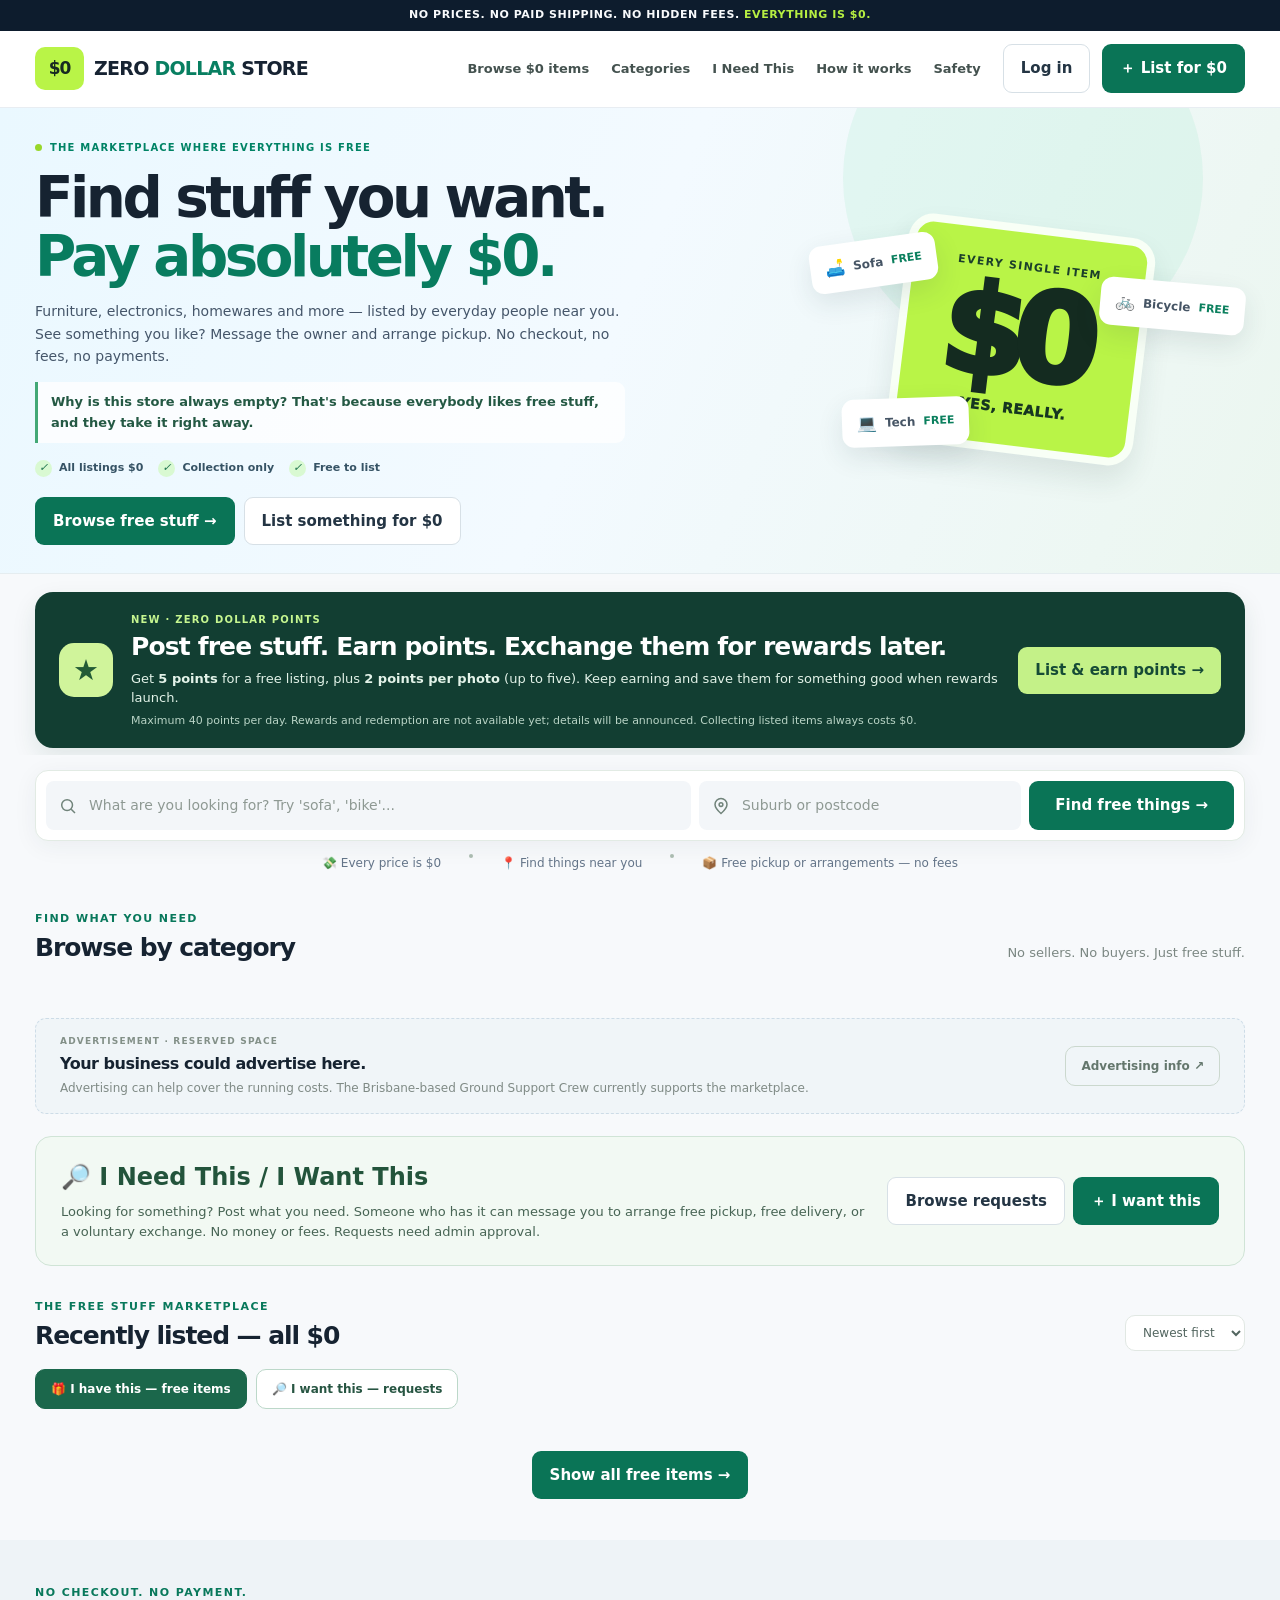
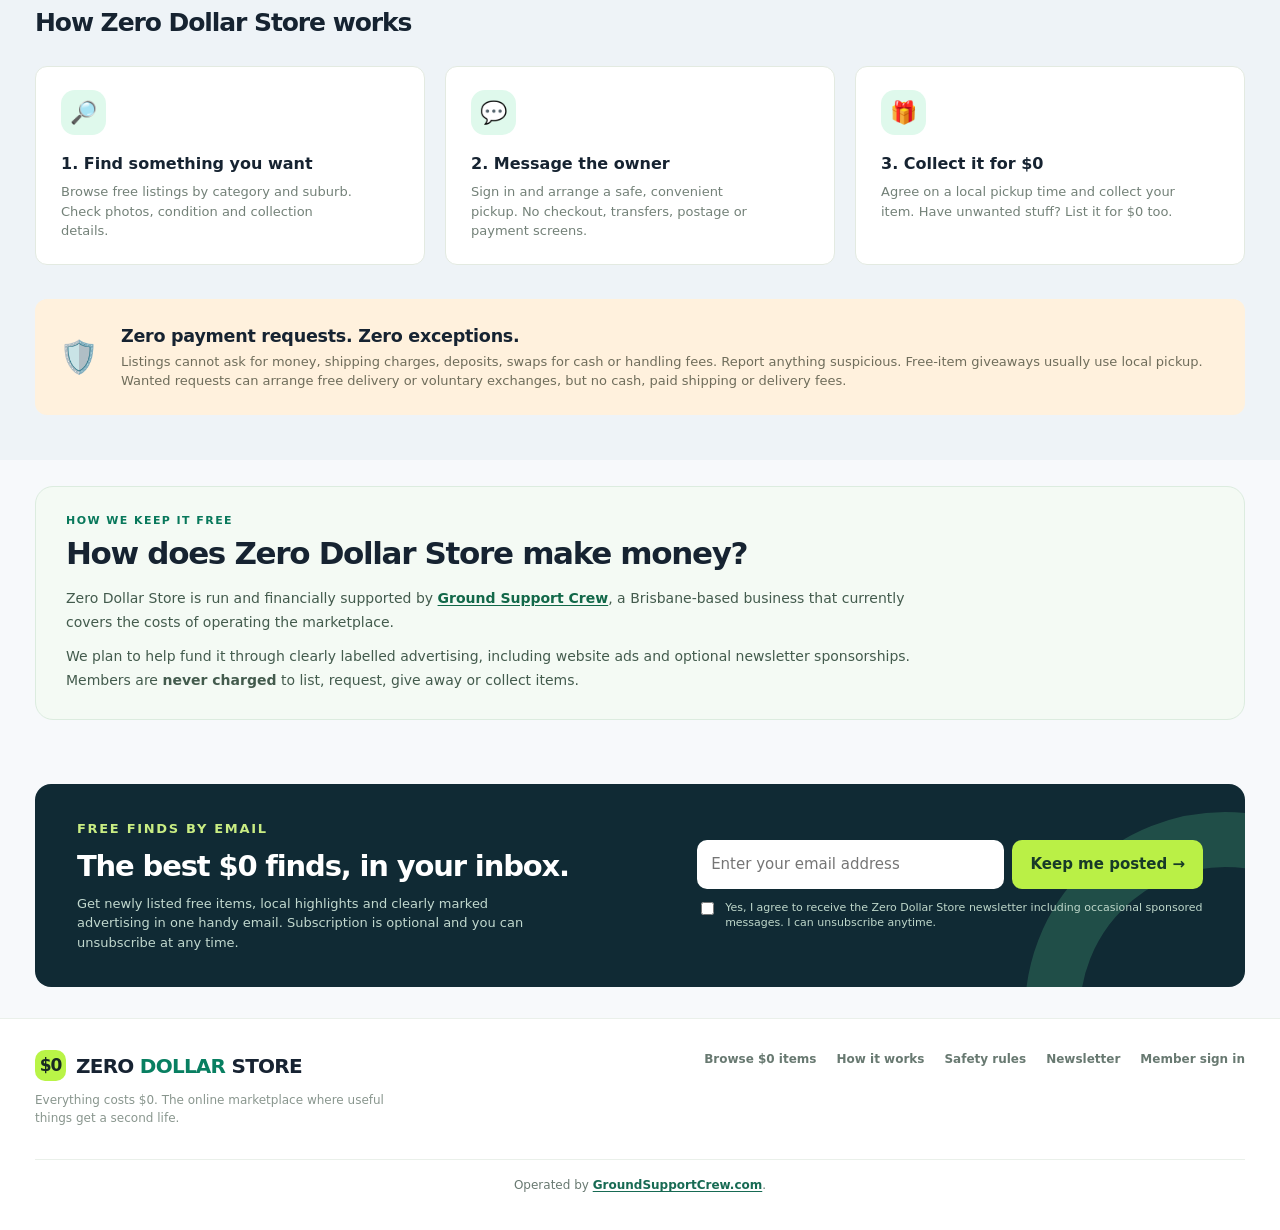
==== index.html @ 4dfc1fa7 "Migrate Zero Dollar Store website into dedicated repository" ====
<!doctype html>
<html lang="en-AU">
<head>
  <meta charset="utf-8">
  <meta name="viewport" content="width=device-width, initial-scale=1">
  <meta name="theme-color" content="#123f36">
  <meta name="description" content="Zero Dollar Store is the Australian free marketplace. Browse and list $0 items near you. Local pickup only.">
  <title>Zero Dollar Store — Everything is free</title>
  <style>
    :root{--ink:#1b2b28;--muted:#6c7774;--green:#176a53;--deep:#123f36;--mint:#eaf7ed;--accent:#c9ed83;--line:#e4ebe6;--cream:#fbfaf6;--paper:#fff;--gold:#f9e8bb;--shadow:0 14px 36px rgba(22,66,46,.09)}
    *{box-sizing:border-box}html{scroll-behavior:smooth}body{margin:0;background:var(--paper);color:var(--ink);font:15px/1.5 ui-sans-serif,system-ui,-apple-system,BlinkMacSystemFont,"Segoe UI",sans-serif;-webkit-font-smoothing:antialiased}
    button,input,select,textarea{font:inherit}button{cursor:pointer}button:focus-visible,input:focus-visible,textarea:focus-visible,select:focus-visible{outline:3px solid #85bb9e;outline-offset:2px}a{color:inherit;text-decoration:none}
    .container{width:min(1192px,calc(100% - 48px));margin:auto}.announcement{background:var(--deep);color:#fff;text-align:center;font-size:12px;font-weight:650;letter-spacing:.01em;padding:9px 14px}.announcement span{color:var(--accent)}
    .header{background:white;position:sticky;top:0;z-index:30;border-bottom:1px solid #edf1ed}.header-row{min-height:80px;display:flex;align-items:center;justify-content:space-between;gap:28px}.brand{display:inline-flex;align-items:center;gap:10px;font-size:25px;letter-spacing:-1.4px;font-weight:850;white-space:nowrap}.brand-emblem{height:39px;width:39px;display:grid;place-items:center;border-radius:13px;background:var(--deep)}.brand-emblem svg{width:25px;height:25px}.brand-name strong{color:var(--green)}.nav{display:flex;gap:29px;margin-left:auto;align-items:center;font-size:13px;color:#44524f;font-weight:650}.nav a:hover{color:var(--green)}.header-actions{display:flex;align-items:center;gap:12px}.btn{border:1px solid transparent;border-radius:12px;padding:11px 18px;font-weight:750;display:inline-flex;align-items:center;justify-content:center;gap:8px;background:var(--green);color:#fff;white-space:nowrap;transition:transform .16s,background .16s}.btn:hover{transform:translateY(-1px);background:#125741}.btn-ghost{background:#fff;color:#273832;border-color:#d9e4dd}.btn-ghost:hover{background:#f6faf7}.btn-dark{background:var(--deep)}.btn-soft{background:#e8f4e9;color:#176a53}.btn-soft:hover{background:#d8eedd}.mobile-menu{display:none}
    .hero-wrap{background:linear-gradient(125deg,#f1f9ed 0%,#eef8ed 51%,#e4f4e8 100%);overflow:hidden;position:relative}.hero-wrap:before{content:"";position:absolute;width:410px;height:410px;border-radius:50%;background:rgba(223,243,208,.6);right:-110px;top:-200px}.hero{display:grid;grid-template-columns:1.13fr .87fr;align-items:center;gap:30px;min-height:410px;padding:47px 0 33px}.eyebrow{font-size:11px;text-transform:uppercase;letter-spacing:.15em;font-weight:850;color:#2f8165;display:inline-flex;align-items:center;gap:8px}.eyebrow:before{content:"";width:7px;height:7px;border-radius:50%;background:#84b94b}.hero h1{font-size:clamp(38px,4.1vw,62px);letter-spacing:-.062em;line-height:1.08;margin:13px 0 19px;font-weight:850;max-width:670px}.hero h1 em{font-style:normal;color:var(--green)}.hero-description{color:#526762;font-size:16px;line-height:1.65;max-width:555px;margin-bottom:24px}.hero-features{display:flex;gap:19px;flex-wrap:wrap;font-size:12px;font-weight:750;color:#2c6252}.hero-features span{display:flex;align-items:center;gap:7px}.check{display:inline-grid;place-items:center;width:17px;height:17px;border-radius:50%;background:#cae7d0;color:#226d4d;font-weight:900;font-size:11px}.hero-graphic{position:relative;min-width:0;display:flex;align-items:center;justify-content:center}.hero-picture{height:310px;width:440px;max-width:100%;background:#d9ebd7;border-radius:50% 45% 42% 50%;display:grid;place-items:center;position:relative;transform:rotate(-4deg)}.hero-picture img{width:100%;height:100%;object-fit:contain;transform:rotate(4deg) scale(1.07)}.floating-note{position:absolute;background:#fff;box-shadow:0 9px 23px rgba(24,90,52,.13);border-radius:13px;padding:10px 14px;display:flex;align-items:center;gap:9px;max-width:198px;font-size:11px;color:#64716e;font-weight:650}.floating-note b{color:var(--deep);display:block;font-size:12px}.floating-note.one{left:-2px;top:33px;transform:rotate(-5deg)}.floating-note.two{right:-4px;bottom:38px;transform:rotate(5deg)}.bubble{height:31px;width:31px;border-radius:50%;display:grid;place-items:center;background:#ffefb9;font-size:16px;flex:none}.bubble.green{background:#dcf5df}
    .search-shell{position:relative;margin-top:-1px;background:linear-gradient(180deg,#eaf6e9 50%,#fff 50%)}.search-bar{background:white;border:1px solid #e2ebe4;padding:10px;display:grid;grid-template-columns:minmax(0,1.6fr) minmax(175px,.8fr) auto;gap:8px;box-shadow:var(--shadow);border-radius:18px}.search-control{display:flex;gap:10px;align-items:center;background:#f7f9f6;border-radius:11px;padding:9px 13px}.search-control svg{width:18px;height:18px;flex:none;color:#70837a}.search-control input{border:0;outline:0!important;background:transparent;width:100%;font-size:14px;color:var(--ink);min-height:29px}.search-control input::placeholder{color:#8e9993}.search-bar .btn{border-radius:11px;padding:12px 25px}
    .trust-row{display:flex;justify-content:center;gap:28px;flex-wrap:wrap;margin:20px auto 31px;color:#73827a;font-size:12px}.trust-row span{display:inline-flex;align-items:center;gap:8px}.dot{height:4px;width:4px;background:#aabbb0;border-radius:50%}
    .section{padding:42px 0}.section-title-row{display:flex;align-items:flex-end;justify-content:space-between;gap:16px;margin-bottom:21px}.kicker{color:var(--green);text-transform:uppercase;font-size:11px;font-weight:850;letter-spacing:.13em;margin:0 0 7px}.section-title{font-size:31px;line-height:1.14;letter-spacing:-.043em;margin:0;font-weight:840}.muted{color:#7b8782;font-size:13px}.categories{display:grid;grid-template-columns:repeat(8,minmax(0,1fr));gap:12px}.category{border:1px solid var(--line);background:#fff;min-height:110px;border-radius:16px;display:flex;flex-direction:column;gap:11px;align-items:center;justify-content:center;color:#33443e;font-weight:750;font-size:12px;transition:.16s;text-align:center;padding:12px 6px}.category:hover,.category.active{border-color:#81bea0;background:#f1faf2;transform:translateY(-2px)}.category .cat-emoji{font-size:27px;line-height:1}
    .ad-wide{margin:15px 0 0;border:1px dashed #d7dfd8;background:linear-gradient(100deg,#fbfbf6,#f6f9f4);border-radius:16px;min-height:104px;padding:19px 25px;display:flex;align-items:center;justify-content:space-between;gap:20px}.ad-wide .ad-label,.ad-card .ad-label{font-size:9px;letter-spacing:.13em;font-weight:850;color:#839088}.ad-wide h3{font-size:18px;letter-spacing:-.03em;margin:5px 0 3px}.ad-wide p{color:#7f8a85;margin:0;font-size:12px}.ad-outline{border:1px solid #cbd8ce;border-radius:10px;padding:10px 15px;color:#64776d;background:transparent;font-weight:700;font-size:12px}
    .browse{padding-top:36px}.browse-head{display:flex;justify-content:space-between;align-items:flex-end;gap:15px;margin-bottom:18px}.browse-title-area{display:flex;gap:12px;align-items:baseline;flex-wrap:wrap}.result-count{font-size:12px;color:#83908a}.sort{padding:9px 13px;border-radius:10px;border:1px solid #e1e8e3;background:white;color:#536660;font-size:12px}.items-grid{display:grid;grid-template-columns:repeat(4,minmax(0,1fr));gap:19px}.item-card{min-width:0;border:1px solid #e9eee9;border-radius:17px;overflow:hidden;background:white;transition:box-shadow .18s,transform .18s;cursor:pointer}.item-card:hover{transform:translateY(-3px);box-shadow:0 12px 30px rgba(25,53,34,.08)}.item-image{height:169px;position:relative;background:#ecf4e9;overflow:hidden}.item-image img{display:block;width:100%;height:100%;object-fit:cover}.free-chip{position:absolute;top:11px;left:11px;border-radius:8px;padding:5px 9px;background:#fff;color:#237558;font-size:10px;letter-spacing:.06em;font-weight:900;box-shadow:0 2px 6px #00000010}.save{position:absolute;top:9px;right:9px;width:32px;height:32px;border:none;background:#fffffff0;border-radius:50%;font-size:19px;color:#71817a;display:grid;place-items:center}.save.saved{color:#c84e63}.item-body{padding:13px 14px 15px}.item-card h3{font-size:14px;line-height:1.4;font-weight:790;letter-spacing:-.015em;margin:0 0 6px;min-height:21px}.condition{font-size:11px;color:#7b8882;margin-bottom:14px}.item-footer{display:flex;justify-content:space-between;gap:8px;font-size:11px;color:#728179}.item-footer strong{font-weight:650;color:#455b50}.ad-card{border:1px dashed #cedbd3;border-radius:17px;padding:20px;display:flex;flex-direction:column;align-items:center;justify-content:center;text-align:center;background:radial-gradient(circle at 30% 30%,#fcfcf5,#f4f8f0);min-height:300px}.ad-card .ad-icon{height:61px;width:61px;border-radius:20px;background:#e4f0df;display:grid;place-items:center;font-size:28px;margin:15px 0}.ad-card h3{font-size:18px;line-height:1.2;letter-spacing:-.03em;margin:0 0 9px}.ad-card p{font-size:12px;color:#778780;max-width:180px;margin:0}.ad-card .ad-label{align-self:flex-start}.empty{grid-column:1/-1;padding:50px;text-align:center;border:1px dashed #d6e1d8;border-radius:16px;color:#62766b}
    .more-wrap{text-align:center;margin:25px 0 0}.more-wrap .btn{min-width:180px}.how-section{background:#f7faf6;margin-top:35px;padding:61px 0}.how-grid{display:grid;grid-template-columns:repeat(3,1fr);gap:20px;margin-top:29px}.step{border:1px solid #e3eae1;background:#fff;border-radius:17px;padding:23px 25px;min-height:180px}.step-icon{display:grid;place-items:center;background:#e5f4e8;border-radius:14px;width:45px;height:45px;font-size:22px;margin-bottom:17px}.step h3{font-size:16px;margin:0 0 6px}.step p{color:#738178;font-size:13px;margin:0;max-width:300px}.security{display:flex;align-items:center;gap:22px;background:#f8f0d9;border-radius:18px;padding:24px;margin-top:34px}.security-icon{font-size:32px}.security h3{margin:0 0 3px;letter-spacing:-.015em}.security p{font-size:13px;margin:0;color:#6f6d5b}.security a{font-weight:800;color:#326d58;text-decoration:underline}
    .newsletter{margin:52px 0 40px;border-radius:24px;background:var(--deep);color:white;padding:35px 42px;display:grid;grid-template-columns:1fr minmax(270px,.85fr);gap:25px;align-items:center;position:relative;overflow:hidden}.newsletter:after{content:"";position:absolute;width:290px;height:290px;border:55px solid #2c6656;border-radius:50%;right:-180px;bottom:-225px;opacity:.6}.newsletter h2{font-size:29px;letter-spacing:-.04em;line-height:1.15;margin:0 0 10px}.newsletter p{color:#c1d8ce;font-size:13px;margin:0;max-width:470px}.newsletter form{position:relative;z-index:1}.newsletter-fields{display:flex;gap:8px}.newsletter input[type=email]{width:100%;min-width:0;background:#fff;border:0;border-radius:10px;padding:12px 14px;color:#203e31}.newsletter .btn{background:var(--accent);color:#284b36;border-radius:10px}.newsletter label{display:flex;gap:8px;color:#bed7ca;font-size:11px;line-height:1.4;margin-top:11px;align-items:flex-start}.newsletter label input{margin-top:2px;accent-color:#bbed7e}
    .footer{border-top:1px solid #eaf0ea;padding:31px 0 35px}.footer-row{display:flex;justify-content:space-between;align-items:flex-start;gap:30px}.footer .brand{font-size:20px}.footer .brand-emblem{height:31px;width:31px;border-radius:10px}.footer .brand-emblem svg{height:19px;width:19px}.footer p{font-size:12px;color:#89968e;max-width:365px;margin:10px 0}.footer-nav{display:flex;gap:20px;flex-wrap:wrap;font-size:12px;color:#687971;font-weight:600}.footer-nav a:hover{text-decoration:underline}.demo-ribbon{background:#fffae9;border-top:1px solid #f1e4bc;color:#8a6a27;font-size:11px;text-align:center;padding:9px 15px}
    .overlay{position:fixed;inset:0;background:rgba(15,32,24,.56);z-index:80;display:none;align-items:center;justify-content:center;padding:20px;overflow:auto}.overlay.show{display:flex}.modal{width:min(490px,100%);background:white;border-radius:21px;box-shadow:0 25px 70px #09221444;padding:25px;max-height:min(90vh,800px);overflow:auto;position:relative}.modal.large{width:min(580px,100%)}.modal h2{font-size:25px;letter-spacing:-.04em;margin:0 32px 9px 0}.modal .sub{color:#6e7a74;font-size:13px;margin-bottom:22px}.modal-close{border:0;background:#f3f7f3;color:#4b5d50;border-radius:50%;width:32px;height:32px;display:grid;place-items:center;position:absolute;top:18px;right:18px;font-size:21px}.auth-btn{width:100%;border:1px solid #e2e8e3;background:white;border-radius:11px;padding:12px;display:flex;gap:12px;align-items:center;justify-content:center;font-weight:750;margin-bottom:10px}.auth-btn:hover{background:#f6faf7}.auth-mark{font-size:20px;line-height:1;color:#2c66a5}.auth-mark.microsoft{display:grid;grid-template-columns:1fr 1fr;gap:2px;width:18px;height:18px}.auth-mark.microsoft i{display:block;background:#e96339}.auth-mark.microsoft i:nth-child(2){background:#80b840}.auth-mark.microsoft i:nth-child(3){background:#46a6d4}.auth-mark.microsoft i:nth-child(4){background:#e5b942}.or{margin:20px 0;display:flex;gap:12px;align-items:center;color:#8e9991;font-size:11px}.or:before,.or:after{content:"";height:1px;background:#e3ebe5;flex:1}.field{margin-bottom:14px}.field label{display:block;font-size:12px;font-weight:800;color:#455b50;margin:0 0 6px}.field input,.field select,.field textarea{display:block;width:100%;padding:11px 12px;border:1px solid #dbe5dd;border-radius:10px;background:#fff;color:#243b30}.field textarea{min-height:90px;resize:vertical}.modal .full{width:100%}.modal-note{border-radius:10px;background:#eff8ed;color:#567263;padding:11px 13px;font-size:12px;margin-top:16px}.modal-note b{font-weight:800}.listing-details img{width:100%;height:220px;object-fit:cover;border-radius:13px;margin:0 0 18px}.listing-details h3{margin:0 0 5px;font-size:22px}.listing-details p{font-size:13px;color:#66776e}.toast{z-index:100;position:fixed;bottom:24px;left:50%;transform:translate(-50%,25px);opacity:0;pointer-events:none;background:#163c31;color:#fff;border-radius:12px;padding:13px 20px;box-shadow:0 15px 35px #0003;font-size:13px;transition:.25s;max-width:90vw;text-align:center}.toast.show{opacity:1;transform:translate(-50%,0)}
    .newsletter-choice{margin-top:15px;background:#f3f9f4;border:1px solid #dbeade;padding:13px 14px;border-radius:12px;color:#315143}.newsletter-choice strong{font-size:13px;display:block;margin-bottom:7px}.newsletter-choice label{display:flex;align-items:flex-start;gap:10px;color:#435c4b;font-size:12px;line-height:1.45}.newsletter-choice input{accent-color:#176a53;margin:3px 0 0;flex:none}.newsletter-choice small{display:block;margin:7px 0 0 22px;color:#76867b;font-size:11px}
    @media(max-width:1070px){.nav{gap:15px}.hero-graphic{transform:scale(.87)}.categories{grid-template-columns:repeat(4,1fr)}.items-grid{grid-template-columns:repeat(3,minmax(0,1fr))}.hero{grid-template-columns:1.1fr .9fr}.hero h1{font-size:51px}}
    @media(max-width:780px){.header-row{min-height:67px}.nav{display:none}.header-actions .btn-ghost{display:none}.mobile-menu{display:flex;border:none;background:#f0f7f1;color:var(--deep);border-radius:9px;padding:9px;font-size:19px}.header-actions .btn{padding:10px 12px;font-size:12px}.brand{font-size:21px}.brand-emblem{width:34px;height:34px}.hero{display:flex;flex-direction:column;align-items:stretch;gap:8px;padding-top:44px;min-height:0}.hero h1{font-size:46px;max-width:620px}.hero-description{margin-bottom:19px}.hero-graphic{height:230px;transform:none}.hero-picture{width:355px;height:225px}.floating-note.one{left:11%;top:13px}.floating-note.two{right:10%;bottom:9px}.search-bar{grid-template-columns:1fr 1fr}.search-bar .btn{grid-column:1/-1}.items-grid{grid-template-columns:repeat(2,minmax(0,1fr))}.how-grid{grid-template-columns:1fr}.step{min-height:130px}.newsletter{grid-template-columns:1fr;padding:28px}.footer-row{flex-direction:column}.search-control{min-width:0}}
    @media(max-width:520px){.container{width:min(100% - 30px,1192px)}.announcement{font-size:10px;padding:8px}.header-row{gap:8px}.brand{font-size:20px}.header-actions{gap:6px}.header-actions .btn{font-size:11px;padding:9px 10px}.hero{padding-top:32px}.hero h1{font-size:39px;margin:12px 0 15px}.hero-description{font-size:14px}.hero-features{gap:11px;font-size:10px}.hero-graphic{height:194px}.hero-picture{height:187px;width:280px}.floating-note{padding:7px 9px;font-size:9px}.floating-note b{font-size:10px}.floating-note.one{left:0;top:0}.floating-note.two{right:0;bottom:4px}.bubble{height:25px;width:25px}.search-bar{grid-template-columns:1fr;gap:7px;padding:8px}.search-bar .btn{grid-column:auto}.search-control{padding:7px 10px}.trust-row{gap:10px;margin-bottom:15px;font-size:10px}.section{padding:32px 0}.section-title{font-size:26px}.categories{grid-template-columns:repeat(4,1fr);gap:7px}.category{min-height:87px;padding:9px 3px;font-size:10px;gap:8px;border-radius:11px}.category .cat-emoji{font-size:23px}.ad-wide{padding:15px;min-height:95px}.ad-wide h3{font-size:15px}.ad-wide .ad-outline{display:none}.browse{padding-top:30px}.browse-head{align-items:flex-start}.sort{font-size:11px;max-width:123px}.items-grid{gap:10px}.item-image{height:128px}.item-body{padding:10px 10px 12px}.item-card h3{font-size:12px}.item-footer{font-size:10px}.condition{font-size:10px;margin-bottom:11px}.ad-card{min-height:240px;padding:13px}.ad-card h3{font-size:15px}.ad-card .ad-icon{width:47px;height:47px;margin:10px 0}.how-section{margin-top:20px;padding:41px 0}.security{padding:19px;gap:10px}.security-icon{font-size:23px}.security h3{font-size:14px}.security p{font-size:11px}.newsletter{margin-top:34px;padding:25px 20px;border-radius:18px}.newsletter h2{font-size:26px}.newsletter-fields{display:flex;flex-direction:column}.newsletter .btn{width:100%}.modal{padding:22px 18px}}
  
  /* Zero Dollar Store: mandatory moderation queue */
 .admin-record{background:#fff;border:1px solid #dbe6e0;border-radius:12px;padding:14px;margin:13px 0}
 .admin-record .muted{margin:4px 0}
 .admin-actions{display:flex;flex-wrap:wrap;gap:7px;margin-top:11px}
 .admin-actions .btn{font-size:12px;padding:8px 11px}
 /* Zero Dollar Store: marketplace redesign */
  :root{--ink:#17202b;--muted:#5e6877;--green:#0b6954;--deep:#0b1220;--mint:#eafcf3;--accent:#bcf647;--line:#e2e6eb;--cream:#f7f9fc;--paper:#fff;--shadow:0 9px 28px rgba(20,38,58,.09)}
  body{background:#f7f9fb;color:#162331}
  .announcement{background:#0d1c2d;color:#f8fafc;letter-spacing:.05em;font-size:11px;padding:7px 10px}
  .announcement span{color:#b6ee42}
  .container{width:min(1210px,calc(100% - 44px))}
  .header{background:#fff;border-bottom:1px solid #e8edf2}
  .header-row{min-height:76px;gap:22px}
  .brand{font-size:19px;font-weight:900;letter-spacing:-.75px;color:#172332}
  .brand-name strong{color:#087f61}
  .brand-emblem{font-size:17px;font-weight:900;color:#172a22;letter-spacing:-1px;background:#b9f447;border-radius:10px;height:43px;width:49px}
  .nav{font-size:13px;gap:22px}
  .btn{border-radius:9px;background:#0a7456;padding:12px 17px;box-shadow:none}
  .btn:hover{background:#08543f}
  .btn-ghost{border-color:#d7e0e6;color:#243544;background:#fff}
  .btn-ghost:hover{background:#f4f6f7}
  .hero-wrap{background:linear-gradient(113deg,#eaf8ff 0%,#f3faff 48%,#ebf6ef 100%);border-bottom:1px solid #e5edf0}
  .hero-wrap:before{width:360px;height:360px;right:6%;top:-110px;background:rgba(172,233,210,.24)}
  .hero{min-height:310px;padding:27px 0 28px;grid-template-columns:1.25fr .75fr;gap:15px}
  .eyebrow{color:#008365;letter-spacing:.12em;font-size:10px}
  .eyebrow:before{background:#98d72a}
  .hero h1{font-size:clamp(36px,4.4vw,58px);line-height:1.05;max-width:710px;margin:11px 0 11px}
  .hero h1 em{color:#087c5f}
  .hero-description{color:#45566a;font-size:14px;line-height:1.6;max-width:585px;margin-bottom:15px}
  .hero-features{color:#365365;gap:15px;font-size:11px}
  .check{background:#d9f9d2;color:#20744f}
  .hero-links{display:flex;gap:9px;margin-top:20px;flex-wrap:wrap}
  .hero-graphic{min-height:245px}
  .zero-sign{position:relative;z-index:1;width:248px;height:229px;display:flex;flex-direction:column;align-items:center;justify-content:center;background:#b9f447;box-shadow:0 15px 28px #213f361b;border-radius:25px;transform:rotate(7deg);border:8px solid #f8fff6}
  .zero-top{font-size:11px;letter-spacing:.12em;font-weight:900;color:#1b3f2b}
  .zero-price{font-size:123px;line-height:1;font-weight:950;letter-spacing:-.11em;transform:translateX(-9px);color:#142b20}
  .zero-bottom{font-size:14px;font-weight:950;letter-spacing:.04em;color:#163621}
  .hero-small{position:absolute;z-index:2;border-radius:12px;padding:12px 15px;display:flex;align-items:center;gap:8px;background:#fff;box-shadow:0 10px 27px #253f471c;font-size:16px;white-space:nowrap}
  .hero-small span{font-size:12px;color:#465565;font-weight:650}
  .hero-small b{font-size:11px;color:#0a7f5d}
  .hero-small.one{left:3%;top:22px;transform:rotate(-8deg)}
  .hero-small.two{right:0;top:65px;transform:rotate(5deg)}
  .hero-small.three{left:10%;bottom:16px;transform:rotate(-2deg)}
  .search-shell{background:#f7f9fb;padding-top:15px}
  .search-bar{border-radius:13px;box-shadow:0 5px 24px #2535480f}
  .search-control{border-radius:8px;background:#f3f6f9}
  .search-bar .btn{border-radius:9px}
  .trust-row{margin:13px auto 13px;color:#637488}
  .section{padding:26px 0}
  .section-title{font-size:25px}
  .kicker{color:#08785b}
  .categories{gap:9px}
  .category{min-height:88px;border-radius:12px;gap:6px;background:#fff;color:#344457;border-color:#e5ebef}
  .category:hover,.category.active{border-color:#72ccaf;background:#eafff6}
  .category .cat-emoji{font-size:26px}
  .ad-wide{min-height:85px;background:#f0f5f8;border-color:#cddce7;border-radius:11px;padding:16px 24px;margin-top:8px}
  .ad-wide h3{margin-top:4px;font-size:16px}
  .browse{padding-top:33px}
  .items-grid{grid-template-columns:repeat(5,minmax(0,1fr));gap:13px}
  .item-card{border-radius:12px;border-color:#e2e9ed}
  .item-image{height:165px;background:#edf3f8}
  .item-card h3{font-size:13px;min-height:0;font-weight:740}
  .item-body{padding:12px 12px 13px}
  .listing-price{color:#0a7456;font-size:21px;line-height:1.12;font-weight:900;letter-spacing:-.04em;margin:7px 0 4px}
  .listing-price small{font-size:10px;letter-spacing:.06em;color:#688073}
  .condition{margin-bottom:9px}
  .free-chip{background:#b9f447;color:#163b28;font-size:11px;border-radius:7px}
  .save{width:29px;height:29px}
  .ad-card{min-height:290px;border-radius:12px;background:#f2f6fb}
  .ad-card .ad-icon{background:#e1ebf2}
  .how-section{margin-top:15px;padding:45px 0;background:#eef3f7}
  .step{border-radius:12px;min-height:158px}
  .step-icon{background:#dff9ec}
  .security{background:#fff1dd;border-radius:12px}
  .newsletter{background:#102a34;border-radius:16px;margin:38px 0 31px}
  .newsletter .btn{background:#baf046;color:#173a28}
  .footer{background:#fff}
  .footer-operator{margin-top:22px;padding-top:16px;border-top:1px solid #eaf0ea;text-align:center;font-size:12px;color:#687971;line-height:1.6}
  .footer-operator a{color:#176a53;font-weight:800;text-decoration:underline;text-underline-offset:2px}
  .footer-operator a:hover,.footer-operator a:focus-visible{color:#0b513b}
  .demo-ribbon{background:#202b3a}
  @media(max-width:1150px){.items-grid{grid-template-columns:repeat(4,minmax(0,1fr))}}
  @media(max-width:840px){.hero{grid-template-columns:1fr 220px;min-height:290px}.zero-sign{width:190px;height:188px}.zero-price{font-size:95px}.hero-small{display:none}.categories{grid-template-columns:repeat(4,minmax(0,1fr))}.items-grid{grid-template-columns:repeat(3,minmax(0,1fr))}}
  @media(max-width:630px){.container{width:min(100% - 26px,1200px)}.header-row{min-height:66px}.brand{font-size:15px;letter-spacing:-.5px}.brand-emblem{height:35px;width:38px;font-size:14px}.hero{display:block;padding:29px 0 25px}.hero h1{font-size:40px}.hero-description{font-size:13px}.hero-graphic{display:none}.hero-links{margin-top:18px}.hero-links .btn{font-size:12px;padding:11px}.trust-row{gap:8px;font-size:10px}.search-shell{padding-top:12px}.section{padding:25px 0}.section-title{font-size:23px}.categories{grid-template-columns:repeat(4,minmax(0,1fr));gap:7px}.category{min-height:83px;font-size:10px;padding:8px 3px}.category .cat-emoji{font-size:23px}.items-grid{grid-template-columns:repeat(2,minmax(0,1fr));gap:10px}.item-image{height:147px}.item-body{padding:10px}.ad-card{min-height:230px}.ad-wide{padding:16px}.newsletter{border-radius:11px}.hero-wrap:before{right:-200px}}

    .auth-message{border:1px solid #e1eee6;background:#f2faf4;padding:11px 14px;border-radius:10px;color:#27634b;font-size:13px;margin:15px 0}.item-image .emoji-placeholder{font-size:60px;display:grid;place-items:center;height:100%}.example-label{background:#364d48;color:#fff;display:inline-block;border-radius:6px;font-size:10px;padding:4px 6px;position:absolute;left:8px;bottom:9px}.busy{opacity:.65;pointer-events:none}.thread{border:1px solid #e6ece8;border-radius:12px;margin:9px 0;padding:12px;background:white}.msg{max-width:85%;background:#eff5f1;padding:10px 13px;margin:8px 0;border-radius:12px}.msg.mine{margin-left:auto;background:#d9f1de}.msg small{display:block;color:#658073;margin-top:5px}.photos-row{display:flex;gap:7px;flex-wrap:wrap}.photos-row img{width:92px;height:80px;border-radius:9px;object-fit:cover}.not-available{font-size:13px;background:#fffae6;color:#765923;padding:10px 12px;border-radius:9px}.modal .field input[type=file]{padding:8px}.filehint{font-size:11px;color:#75867d}.btn:disabled{opacity:.5;cursor:not-allowed}.item-body .listing-price{color:#18805b;font-size:22px;font-weight:900;margin:2px 0}.listing-price small{font-size:11px}.a-link{color:#117d58;font-weight:700;text-decoration:underline}

  /* Zero Dollar Points: visible promotion, no in-site spending yet */
  .points-promo{background:#123e32;color:#f5fff4;border-radius:18px;margin:18px auto 8px;padding:20px 24px;display:flex;align-items:center;gap:18px;box-shadow:0 10px 24px rgba(20,64,46,.10)}
  .points-promo-icon{display:grid;place-items:center;flex:0 0 54px;width:54px;height:54px;background:#d0f49b;color:#235b36;font-size:29px;border-radius:15px;font-weight:900}
  .points-promo-copy{flex:1;min-width:0}
  .points-promo-kicker{font-size:10px;letter-spacing:.12em;font-weight:900;color:#c6f690;text-transform:uppercase;margin:0 0 5px}
  .points-promo h2{font-size:clamp(18px,2.1vw,25px);line-height:1.23;margin:0 0 6px;letter-spacing:-.035em;color:white}
  .points-promo p{font-size:13px;line-height:1.5;margin:0 0 5px;color:#e3f3e9}
  .points-promo small{display:block;color:#b9d4c6;font-size:11px;line-height:1.4}
  .points-promo .btn{background:#c4f188;color:#164b36;flex:0 0 auto;white-space:nowrap;font-weight:850;border:none}
  .points-form-note{padding:12px 14px;border:1px solid #cde5c5;border-radius:11px;background:#f4fbea;color:#285643;font-size:12px;line-height:1.55;margin:0 0 16px}
  .points-form-note strong{color:#175b3c}
  @media(max-width:760px){.points-promo{flex-wrap:wrap}.points-promo .btn{margin-left:72px}}
  @media(max-width:630px){.points-promo{margin:13px auto 5px;padding:17px;gap:11px}.points-promo-icon{width:42px;height:42px;flex-basis:42px;font-size:22px}.points-promo-copy{flex:1 1 calc(100% - 65px)}.points-promo .btn{margin-left:0;width:100%}.points-promo p{font-size:12px}}

[hidden]{display:none!important}
.admin-record{border:1px solid #dae6df;border-radius:12px;padding:13px;margin:10px 0;background:white}
.admin-actions{display:flex;gap:7px;flex-wrap:wrap;margin-top:12px}
.admin-alert-control{border-radius:10px;background:#f0f8f1;padding:13px;margin:12px 0;font-size:12px;color:#2b5b43}
.admin-alert-control p{margin:5px 0}
.email-preview{background:#f3f7f5;border-radius:8px;padding:12px;white-space:pre-wrap;font-size:12px;line-height:1.55;max-height:250px;overflow:auto}
@media(max-width:630px){#adminBell{padding:9px 8px;font-size:11px}}

    .empty-store-quip{font-size:13px;line-height:1.55;font-weight:650;color:#245944;background:rgba(255,255,255,.78);border-left:3px solid #43a876;border-radius:0 9px 9px 0;padding:10px 13px;max-width:590px;margin:0 0 17px}
    @media(max-width:630px){.empty-store-quip{font-size:12px;padding:9px 11px;margin-bottom:15px}}

  #loginTop.admin-user{background:#e7f6e9;color:#205638;border-color:#bddac5}
  .admin-workspace{background:#f0faf3;border:1px solid #d1ead8;padding:18px 22px;border-radius:15px;margin:28px auto}
  .admin-workspace h2{margin:0 0 6px;font-size:21px}.admin-workspace p{font-size:12px;margin:0 0 12px;color:#446353}
  .wanted-callout{display:flex;align-items:center;justify-content:space-between;gap:16px;border-radius:16px;padding:22px 25px;margin:22px auto 0;background:#f2f9f3;border:1px solid #d0e4d6}
  .wanted-callout h2{font-size:24px;color:#23543b;margin:0 0 7px}.wanted-callout p{font-size:13px;line-height:1.55;margin:0;color:#476454}
  .wanted-actions{display:flex;gap:8px;flex:none}.listing-view-tabs{display:flex;gap:9px;margin:15px 0 17px;flex-wrap:wrap}
  .listing-view-tabs button{border:1px solid #bcd8c9;background:white;color:#275542;border-radius:10px;font-size:12px;font-weight:850;padding:10px 15px;cursor:pointer}
  .listing-view-tabs button[aria-pressed="true"]{background:#1b674b;color:white;border-color:#1b674b}
  .wanted-chip{background:#fff0cf;color:#765123;border-radius:7px;padding:4px 7px;font-size:11px;font-weight:850}
  .admin-card-delete{color:#9c3434;background:#fff4f4;border:1px solid #e9c3c3;border-radius:8px;padding:7px 9px;cursor:pointer;font-size:11px;font-weight:850}
  /* Restore readable foreground/background pairing after the later .btn override. */
  .btn.btn-soft{background:#e8f4e9;color:#176a53}
  .btn.btn-soft:hover{background:#d8eedd;color:#12543e}
  /* Browse reset is intentionally a solid-green primary action, with white text. */
  .more-wrap #resetButton{background:#0a7456;color:#ffffff}
  .more-wrap #resetButton:hover{background:#08543f;color:#ffffff}
  .more-wrap #resetButton:focus-visible{outline:3px solid #a2dec0;outline-offset:3px}
  @media(max-width:780px){.header-actions .btn-ghost{display:inline-flex}#adminBell{display:inline-flex!important}}
  #adminBell[hidden]{display:none!important}
  @media(max-width:630px){.header-row{flex-wrap:wrap;gap:5px;padding:7px 0}.header-actions{width:100%;display:flex;justify-content:space-between;gap:5px}
   #loginTop,#adminBell,#postTop{padding:8px 9px;font-size:11px}.wanted-callout{flex-direction:column;align-items:flex-start;padding:16px}
   .wanted-actions{width:100%}.wanted-actions .btn{flex:1;font-size:11px}.wanted-callout h2{font-size:21px}
   .listing-view-tabs button{flex:1;font-size:11px;padding:9px}}

  /* Transparent, factual explanation of who operates and funds Zero Dollar Store. */
  .funding-explainer{background:#f4faf4;border:1px solid #dcecdf;border-radius:18px;padding:26px 30px}
  .funding-explainer h2{margin:0 0 15px;font-size:clamp(23px,2.5vw,31px)}
  .funding-explainer p:not(.kicker){max-width:850px;font-size:14px;color:#435b4d;line-height:1.7;margin:0 0 11px}
  .funding-explainer p:last-child{margin-bottom:0}
  .funding-explainer a{color:#126849;font-weight:800;text-decoration:underline;text-underline-offset:2px}
  @media(max-width:630px){.funding-explainer{padding:21px 17px}.funding-explainer p:not(.kicker){font-size:13px}}
    </style>
</head>
<body>
  <div class="announcement">NO PRICES. NO PAID SHIPPING. NO HIDDEN FEES. <span>EVERYTHING IS $0.</span></div>
  <header class="header">
    <div class="container header-row">
      <a class="brand" href="#top" aria-label="Zero Dollar Store home"><span class="brand-emblem" aria-hidden="true">$0</span><span class="brand-name">ZERO <strong>DOLLAR</strong> STORE</span></a>
      <nav class="nav" aria-label="Main navigation"><a href="#browse">Browse $0 items</a><a href="#categories">Categories</a><a href="#wanted">I Need This</a><a href="#how">How it works</a><a href="#safety">Safety</a></nav>
      <div class="header-actions"><button class="btn btn-ghost" id="loginTop">Log in</button><button class="btn btn-ghost" id="adminBell" type="button" hidden title="Administrator reviews">🛡️ Admin <span id="adminPendingCount">0</span></button><button class="btn" id="postTop">＋ List for $0</button><button class="mobile-menu" aria-label="Open navigation" id="mobileMenu">☰</button></div>
    </div>
  </header>
  <main id="top">
    <div class="hero-wrap"><div class="container hero">
  <div class="hero-copy"><div class="eyebrow">THE MARKETPLACE WHERE EVERYTHING IS FREE</div><h1>Find stuff you want.<br><em>Pay absolutely $0.</em></h1><p class="hero-description">Furniture, electronics, homewares and more — listed by everyday people near you. See something you like? Message the owner and arrange pickup. No checkout, no fees, no payments.</p><p class="empty-store-quip">Why is this store always empty? That's because everybody likes free stuff, and they take it right away.</p><div class="hero-features"><span><i class="check">✓</i> All listings $0</span><span><i class="check">✓</i> Collection only</span><span><i class="check">✓</i> Free to list</span></div><div class="hero-links"><a class="btn" href="#browse">Browse free stuff →</a><button class="btn btn-ghost" id="heroPost" type="button">List something for $0</button></div></div>
  <div class="hero-graphic"><div class="zero-sign"><div class="zero-top">EVERY SINGLE ITEM</div><div class="zero-price">$0</div><div class="zero-bottom">YES, REALLY.</div></div><div class="hero-small one">🛋️ <span>Sofa</span> <b>FREE</b></div><div class="hero-small two">🚲 <span>Bicycle</span> <b>FREE</b></div><div class="hero-small three">💻 <span>Tech</span> <b>FREE</b></div></div>
</div></div>
<div class="container">
  <section class="points-promo" aria-label="Earn Zero Dollar Points by listing free items">
    <div class="points-promo-icon" aria-hidden="true">★</div>
    <div class="points-promo-copy">
      <div class="points-promo-kicker">New · Zero Dollar Points</div>
      <h2>Post free stuff. Earn points. Exchange them for rewards later.</h2>
      <p>Get <strong>5 points</strong> for a free listing, plus <strong>2 points per photo</strong> (up to five). Keep earning and save them for something good when rewards launch.</p>
      <small>Maximum 40 points per day. Rewards and redemption are not available yet; details will be announced. Collecting listed items always costs $0.</small>
    </div>
    <button type="button" class="btn" id="pointsPost">List &amp; earn points →</button>
  </section>
</div>
<div class="search-shell"><div class="container"><form id="searchForm" class="search-bar">
      <label class="search-control"><svg viewBox="0 0 24 24" fill="none" stroke="currentColor" stroke-width="2" aria-hidden="true"><circle cx="10.8" cy="10.8" r="7.2"/><path d="m16.3 16.3 5 5"/></svg><input id="searchText" placeholder="What are you looking for? Try 'sofa', 'bike'..." aria-label="Search $0 listings"></label>
      <label class="search-control"><svg viewBox="0 0 24 24" fill="none" stroke="currentColor" stroke-width="2" aria-hidden="true"><path d="M20 10c0 5-8 12-8 12S4 15 4 10a8 8 0 1 1 16 0Z"/><circle cx="12" cy="10" r="2.5"/></svg><input id="searchArea" placeholder="Suburb or postcode" aria-label="Search suburb" value=""></label>
      <button type="submit" class="btn">Find free things →</button>
    </form><div class="trust-row"><span>💸 Every price is $0</span><span class="dot"></span><span>📍 Find things near you</span><span class="dot"></span><span>📦 Free pickup or arrangements — no fees</span></div></div></div>
    <section class="section container" id="categories"><div class="section-title-row"><div><p class="kicker">Find what you need</p><h2 class="section-title">Browse by category</h2></div><span class="muted">No sellers. No buyers. Just free stuff.</span></div><div class="categories" id="categoryGrid"></div></section>
    <div class="container"><section class="ad-wide" aria-label="Advertising space"><div><div class="ad-label">ADVERTISEMENT · RESERVED SPACE</div><h3>Your business could advertise here.</h3><p>Advertising can help cover the running costs. The Brisbane-based Ground Support Crew currently supports the marketplace.</p></div><button class="ad-outline" id="advertiseButton">Advertising info ↗</button></section></div>
    <section id="wanted" class="container wanted-callout"><div><h2>🔎 I Need This / I Want This</h2><p>Looking for something? Post what you need. Someone who has it can message you to arrange free pickup, free delivery, or a voluntary exchange. No money or fees. Requests need admin approval.</p></div><div class="wanted-actions"><button type="button" class="btn btn-ghost" id="wantedBrowse">Browse requests</button><button type="button" class="btn" id="wantedPost">＋ I want this</button></div></section>
<section class="section container browse" id="browse"><div class="browse-head"><div><p class="kicker">THE FREE STUFF MARKETPLACE</p><div class="browse-title-area"><h2 class="section-title" id="browseHeading">Recently listed — all $0</h2><span id="resultCount" class="result-count"></span></div></div><select class="sort" id="sortBy" aria-label="Sort listings"><option value="recent">Newest first</option><option value="alpha">A to Z</option></select></div><div class="listing-view-tabs" role="group" aria-label="Free items or wanted requests"><button type="button" data-listing-view="have" aria-pressed="true">🎁 I have this — free items</button><button type="button" data-listing-view="want" aria-pressed="false">🔎 I want this — requests</button></div><div class="items-grid" id="itemsGrid"></div><div class="more-wrap"><button class="btn btn-soft" id="resetButton">Show all free items →</button></div></section>
    <section class="how-section" id="how"><div class="container"><p class="kicker">NO CHECKOUT. NO PAYMENT.</p><h2 class="section-title">How Zero Dollar Store works</h2><div class="how-grid"><article class="step"><div class="step-icon">🔎</div><h3>1. Find something you want</h3><p>Browse free listings by category and suburb. Check photos, condition and collection details.</p></article><article class="step"><div class="step-icon">💬</div><h3>2. Message the owner</h3><p>Sign in and arrange a safe, convenient pickup. No checkout, transfers, postage or payment screens.</p></article><article class="step"><div class="step-icon">🎁</div><h3>3. Collect it for $0</h3><p>Agree on a local pickup time and collect your item. Have unwanted stuff? List it for $0 too.</p></article></div><div class="security" id="safety"><span class="security-icon">🛡️</span><div><h3>Zero payment requests. Zero exceptions.</h3><p>Listings cannot ask for money, shipping charges, deposits, swaps for cash or handling fees. Report anything suspicious. Free-item giveaways usually use local pickup. Wanted requests can arrange free delivery or voluntary exchanges, but no cash, paid shipping or delivery fees.</p></div></div></div></section>
    <section class="section container" id="funding" aria-labelledby="fundingHeading">
 <div class="funding-explainer">
  <p class="kicker">HOW WE KEEP IT FREE</p>
  <h2 class="section-title" id="fundingHeading">How does Zero Dollar Store make money?</h2>
  <p>Zero Dollar Store is run and financially supported by <a href="https://GroundSupportCrew.com" target="_blank" rel="noopener noreferrer">Ground Support Crew</a>, a Brisbane-based business that currently covers the costs of operating the marketplace.</p>
  <p>We plan to help fund it through clearly labelled advertising, including website ads and optional newsletter sponsorships. Members are <strong>never charged</strong> to list, request, give away or collect items.</p>
 </div>
</section>
    <div class="container"><section class="newsletter"><div><p class="kicker" style="color:#c9ed83;margin-bottom:12px">FREE FINDS BY EMAIL</p><h2>The best $0 finds, in your inbox.</h2><p>Get newly listed free items, local highlights and clearly marked advertising in one handy email. Subscription is optional and you can unsubscribe at any time.</p></div><form id="newsletterForm"><div class="newsletter-fields"><input type="email" id="newsletterEmail" placeholder="Enter your email address" aria-label="Newsletter email" required><button class="btn" type="submit">Keep me posted →</button></div><label><input id="newsletterConsent" type="checkbox" required>Yes, I agree to receive the Zero Dollar Store newsletter including occasional sponsored messages. I can unsubscribe anytime.</label></form></section></div>
  </main>
  <section class="container admin-workspace" id="adminWorkspace" hidden aria-label="Administrator controls"><h2>🛡️ Administrator controls</h2><p id="adminWorkspaceIdentity"></p><button class="btn" id="adminWorkspaceButton" type="button">Review listings, requests, bans and reports →</button></section>
  <footer class="footer"><div class="container footer-row"><div><a class="brand" href="#top"><span class="brand-emblem" aria-hidden="true">$0</span><span class="brand-name">ZERO <strong>DOLLAR</strong> STORE</span></a><p>Everything costs $0. The online marketplace where useful things get a second life.</p></div><div class="footer-nav"><a href="#browse">Browse $0 items</a><a href="#how">How it works</a><a href="#safety">Safety rules</a><a href="#newsletterForm">Newsletter</a><a href="#" id="footerSignIn">Member sign in</a></div></div><div class="container footer-operator">Operated by <a href="https://GroundSupportCrew.com" target="_blank" rel="noopener noreferrer">GroundSupportCrew.com</a>.</div></footer>
  
  <div class="overlay" id="modalOverlay" role="dialog" aria-modal="true" aria-label="Dialog"><div class="modal" id="modalBody"></div></div><div class="toast" id="toast" role="status" aria-live="polite"></div>
<script type="module">
import { createClient } from 'https://esm.sh/@supabase/supabase-js@2.118.0';

// This is the public Supabase publishable key (safe in a browser). Never put a service-role key here.
const SUPABASE_URL = 'https://fudujpxplvlrcwtdcaas.supabase.co';
const SUPABASE_PUBLIC_KEY = 'sb_publishable_cDLWnKhbvN-hPrwhbgBXcQ_dTgQApP0';
const db = createClient(SUPABASE_URL, SUPABASE_PUBLIC_KEY, {auth:{persistSession:true,autoRefreshToken:true,detectSessionInUrl:true}});
const BUCKET = 'zds-listing-images';
const q = (id) => document.getElementById(id);
const esc = (s='')=>String(s??'').replace(/[&<>"']/g,ch=>({'&':'&amp;','<':'&lt;','>':'&gt;','"':'&quot;',"'":'&#39;'}[ch]));
const safe = (s='')=>String(s??'').trim();
const moneyRe = /(?:\$\s*\d|\b(?:payment|price\s*[:=]|deposit|paypal|bank transfer|postage fee|delivery fee|shipping fee|cash only|handling fee|venmo|payid)\b)/i;
const categoryIcons = {'furniture':'🛋️','electronics':'💻','home-appliances':'🏠','garden':'🌿','tools':'🧰','sports':'🚲','books':'📚','clothing':'👕','baby-kids':'🧸','pets':'🐶','building-materials':'🪚','other':'🎁'};
const categoryColors=['#edf2e5','#e8eefe','#fff2e4','#e9f3e5','#fff0e5','#e5f5f7'];
let adminAccess=false, accountBanned=false, adminSeenNotices=null, adminChecking=false, currentEmailDraft=null, listingView='have', identitySerial=0;
let pendingApprovalEmailLink=(new URLSearchParams(location.search)).get('review')==='pending';
 let session=null, categories=[], listings=[], imagesByListing={}, favorites=new Set(), selectedCategory='all', searchTerm='', searchArea='', toastTimeout;
function toast(msg){const el=q('toast');clearTimeout(toastTimeout);el.textContent=msg;el.classList.add('show');toastTimeout=setTimeout(()=>el.classList.remove('show'),4500)}
function openModal(content,large=false){q('modalBody').className='modal'+(large?' large':'');q('modalBody').innerHTML=`<button class="modal-close" aria-label="Close" data-close>×</button>`+content;q('modalOverlay').classList.add('show');document.body.style.overflow='hidden'}
function closeModal(){q('modalOverlay').classList.remove('show');document.body.style.overflow=''}
const currentUser=()=>session?.user || null;
function humanAge(ts){const hours=Math.max(0,Math.floor((Date.now()-new Date(ts).getTime())/3600000));if(hours<1)return 'Just now';if(hours<24)return `${hours}h ago`;const days=Math.floor(hours/24);return days<30?`${days}d ago`:new Date(ts).toLocaleDateString('en-AU')}
function categoryName(id){return categories.find(x=>String(x.id)===String(id))?.name||'Other'}
function categoryEmoji(id){const slug=categories.find(x=>String(x.id)===String(id))?.slug;return categoryIcons[slug]||'🎁'}
function photoUrl(image){if(!image)return '';return db.storage.from(BUCKET).getPublicUrl(image.storage_path).data.publicUrl}
async function fetchCategories(){const {data,error}=await db.from('categories').select('id,name,slug,display_order').order('display_order');if(error)throw error;categories=data||[];drawCategories()}
function drawCategories(){q('categoryGrid').innerHTML=`<button class="category ${selectedCategory==='all'?'active':''}" data-cat="all"><span class="cat-emoji">✨</span>All items</button>`+categories.map(c=>`<button class="category ${selectedCategory===String(c.id)?'active':''}" data-cat="${c.id}"><span class="cat-emoji">${categoryIcons[c.slug]||'🎁'}</span>${esc(c.name)}</button>`).join('')}
async function fetchListings(){const {data,error}=await db.from('listings').select('id,owner_id,listing_type,title,description,category_id,item_condition,suburb,state,postcode,status,created_at').in('status',['available','reserved']).eq('moderation_status','approved').order('created_at',{ascending:false}).limit(200);if(error)throw error;listings=data||[];const ids=listings.map(x=>x.id);imagesByListing={};if(ids.length){const {data:ims}=await db.from('listing_images').select('listing_id,storage_path,display_order').in('listing_id',ids).order('display_order');(ims||[]).forEach(im=>(imagesByListing[im.listing_id]??=[]).push(im))}drawListings()}
function sampleCards(){const examples=[['Two-seater couch','🛋️'],['Adult bicycle','🚲'],['Healthy houseplant','🪴'],['Books & magazines','📚']];return examples.map(([name,icon],i)=>`<article class="item-card" aria-label="Example listing: ${esc(name)}"><div class="item-image" style="background:${categoryColors[i]}"><div class="emoji-placeholder">${icon}</div><span class="example-label">EXAMPLE — NOT LIVE</span></div><div class="item-body"><h3>${esc(name)}</h3><div class="listing-price">$0 <small>FREE</small></div><div class="condition">Illustrative example</div><div class="item-footer"><strong>Local pickup</strong><span>Example</span></div></div></article>`).join('')}
function drawListings(){let arr=listings.filter(l=> (l.listing_type||'have')===listingView && (selectedCategory==='all'||String(l.category_id)===selectedCategory) && (!searchTerm||`${l.title} ${l.description}`.toLowerCase().includes(searchTerm.toLowerCase())) && (!searchArea || `${l.suburb} ${l.postcode||''} ${l.state}`.toLowerCase().includes(searchArea.toLowerCase())));if(q('sortBy').value==='alpha')arr.sort((a,b)=>a.title.localeCompare(b.title));q('browseHeading').textContent=listingView==='want'?'I Need This — wanted requests':selectedCategory==='all'?'Recently listed — all $0':`${categoryName(selectedCategory)} — all $0`;q('resultCount').textContent=`${arr.length} ${listingView==='want'?'wanted request':'real listing'}${arr.length===1?'':'s'}`;document.querySelectorAll('[data-listing-view]').forEach(x=>x.setAttribute('aria-pressed',String(x.dataset.listingView===listingView)));

  if(!arr.length){const hasKind=listings.some(item=>(item.listing_type||'have')===listingView);q('itemsGrid').innerHTML=`<div class="empty"><div style="font-size:36px">🔎</div><h3>${hasKind?'No items matched':listingView==='want'?'No wanted requests yet':'Be the first to list something!'}</h3><p>${hasKind?'Try removing your search filters.':listingView==='want'?'Post what you need so someone who has it can help.':'The marketplace is ready for real listings. Every item costs $0.'}</p><button class="btn" data-post="${listingView}">${listingView==='want'?'Post a wanted request →':'List an item for free →'}</button></div>`+(listingView==='want'||hasKind?'':sampleCards());return;}
  let cards=arr.map(l=>{const want=l.listing_type==='want';const image=imagesByListing[l.id]?.[0];const img=image?`<img loading="lazy" src="${esc(photoUrl(image))}" alt="${esc(l.title)}">`:`<div class="emoji-placeholder">${categoryEmoji(l.category_id)}</div>`;return `<article class="item-card" role="button" tabindex="0" data-item="${l.id}"><div class="item-image">${img}<span class="free-chip">${want?'WANTED':'$0 · FREE'}</span><button type="button" class="save ${favorites.has(l.id)?'saved':''}" data-save="${l.id}" aria-label="Save listing">${favorites.has(l.id)?'♥':'♡'}</button></div><div class="item-body"><h3>${esc(l.title)}</h3>${want?'<span class="wanted-chip">I WANT THIS · FREE / EXCHANGE</span>':'<div class="listing-price">$0 <small>FREE</small></div>'}<div class="condition">${want?'Looking for this item':esc(l.item_condition.replace('_',' '))+' · Collection only'}</div><div class="item-footer"><strong>📍 ${esc(l.suburb)}, ${esc(l.state)}</strong><span>${humanAge(l.created_at)}</span></div>${adminAccess?`<div style="margin-top:10px"><button type="button" class="admin-card-delete" data-admin-delete="${l.id}">🗑 Delete (admin)</button></div>`:""}</div></article>`});if(cards.length>=4)cards.splice(4,0,`<article class="ad-card"><div class="ad-label">ADVERTISEMENT SPACE</div><div class="ad-icon">📣</div><h3>Your business could advertise here</h3><p>Ground Support Crew funds the marketplace; future advertising can help with running costs.</p></article>`);q('itemsGrid').innerHTML=cards.join('');}
async function loadFavorites(){favorites=new Set();if(!currentUser())return;const {data}=await db.from('favorites').select('listing_id');(data||[]).forEach(x=>favorites.add(x.listing_id));}
async function refresh(){try{await Promise.all([fetchCategories(),fetchListings()]);await loadFavorites();drawListings()}catch(e){q('itemsGrid').innerHTML=`<div class="empty"><h3>Cannot load listings right now</h3><p>${esc(e.message)}</p></div>`;toast('Supabase connection problem. Check network and project configuration.')}}

const oauthNames={google:'Google',facebook:'Facebook',azure:'Microsoft / Outlook'};
const oauthReady={google:false,facebook:false,azure:false};
async function loadOAuthAvailability(){
  const box=q('modalBody'); if(!box || !box.querySelector('[data-oauth]'))return;
  try {
    const response=await fetch(SUPABASE_URL+'/auth/v1/settings',{headers:{'apikey':SUPABASE_PUBLIC_KEY}});
    if(!response.ok)return;
    const settings=await response.json();
    for(const [provider,name] of Object.entries(oauthNames)){
      const button=box.querySelector(`[data-oauth="${provider}"]`);
      if(!button)return;
      oauthReady[provider]=settings.external?.[provider]===true;
      button.disabled=!oauthReady[provider];
      button.title=oauthReady[provider]?`Continue with ${name}`:`${name} sign-in has not been enabled`;
      const status=button.querySelector('.oauth-status');
      if(status)status.textContent=oauthReady[provider]?'Available':'Not yet available';
    }
  }catch(_error){ /* Safe default: disabled until provider configuration is verified. */ }
}
function authFeedback(message,isError=false){
 const node=q('authFeedback');if(!node){toast(message);return;}
 node.hidden=false;node.style.border='1px solid '+(isError?'#e5a09a':'#a5d3b8');
 node.style.background=isError?'#fff1ef':'#eef9f0';node.style.color=isError?'#8a2e29':'#236145';
 node.style.borderRadius='10px';node.style.padding='12px';node.style.fontSize='13px';node.style.lineHeight='1.5';
 node.textContent=message;node.scrollIntoView({block:'nearest',behavior:'smooth'});
}
function showAuth(){openModal(`<h2>Welcome to Zero Dollar Store</h2><p class="sub">Join to list free items, message owners and arrange local collection. No payments, ever.</p><button class="auth-btn" type="button" data-oauth="google" disabled><span class="auth-mark" style="color:#4285f4;font-weight:900">G</span> Continue with Google <small class="oauth-status" style="font-size:10px;margin-left:auto;color:#677a70">Not yet available</small></button><button class="auth-btn" type="button" data-oauth="facebook" disabled><span class="auth-mark" style="color:#1877f2;font-weight:900">f</span> Continue with Facebook <small class="oauth-status" style="font-size:10px;margin-left:auto;color:#677a70">Not yet available</small></button><button class="auth-btn" type="button" data-oauth="azure" disabled><span class="auth-mark">▦</span> Continue with Microsoft / Outlook <small class="oauth-status" style="font-size:10px;margin-left:auto;color:#677a70">Not yet available</small></button><div class="or">or use your email</div><form id="authForm"><p id="authFeedback" role="status" aria-live="polite" hidden></p><div class="field"><label for="authEmail">Email address</label><input type="email" id="authEmail" autocomplete="email" required placeholder="you@example.com"></div><div class="field"><label for="authPassword">Password</label><input type="password" id="authPassword" autocomplete="current-password" minlength="8" required placeholder="At least 8 characters"></div><div class="newsletter-choice"><label><input id="authNewsletter" type="checkbox"> Subscribe me to free finds and sponsored newsletters (optional).</label><small>Unsubscribe at any time. You can join without subscribing.</small></div><div style="display:flex;gap:8px;flex-wrap:wrap"><button type="submit" class="btn" data-mode="signup">Create free account</button><button type="submit" class="btn btn-ghost" data-mode="login">Log in</button></div>
<div style="display:flex;flex-wrap:wrap;gap:12px;margin:15px 0 0;font-size:12px">
  <button type="button" class="a-link" data-auth-action="resend" style="border:0;background:none;padding:0;cursor:pointer">Resend confirmation email</button>
  <button type="button" class="a-link" data-auth-action="recover" style="border:0;background:none;padding:0;cursor:pointer">Forgot password?</button>
</div></form><p class="modal-note">Email accounts require confirmation. After registering, open the confirmation message in your inbox (including spam), click its link, then return to log in. Social sign-in becomes available once each provider is configured.</p>`,true);loadOAuthAvailability().catch(()=>{})}
async function authenticate(mode){
 const form=q('authForm'),email=q('authEmail').value.trim(),password=q('authPassword').value,opt=q('authNewsletter').checked;
 if(!email||!password)return;
 const buttons=[...form.querySelectorAll('button[type="submit"]')];
 buttons.forEach(button=>button.disabled=true);
 authFeedback(mode==='signup'?'Creating your free account…':'Signing in…');
 try{
  const options={emailRedirectTo:location.origin+location.pathname,data:{newsletter_opt_in:opt}};
  const result=mode==='signup' ? await db.auth.signUp({email,password,options}) : await db.auth.signInWithPassword({email,password});
  if(result.error)throw result.error;
  if(mode==='signup'&&!result.data?.session){
   authFeedback('Registration received. Check your email for a confirmation link, including the spam folder. Confirm your address before attempting to log in. If you previously registered with this address, use Log in instead.');
   q('authPassword').value='';
   return;
  }
  if(mode==='signup' && opt){try{await setNewsletter(true)}catch(_error){ /* Consent was recorded at registration. */ }}
  closeModal();toast(mode==='signup'?'Your account is ready. You are signed in!':'Signed in successfully.');
 }catch(error){
  const message=String(error?.message||'Unknown authentication error');
  if(/already registered|duplicate key|unique constraint|user already exists/i.test(message))authFeedback('This email is already registered. Use Log in, or confirm the verification email you received earlier.',true);
  else if(/email not confirmed/i.test(message))authFeedback('Your email still needs confirmation. The earlier activation link may have expired or already been opened. Click “Resend confirmation email” below, then use the newest email link.',true);
  else if(/invalid login credentials/i.test(message))authFeedback('Supabase rejected the password or the account is not fully confirmed. Try “Resend confirmation email” or “Forgot password?” below. You do not need to register again.',true);
  else if(/rate limit|too many requests/i.test(message))authFeedback('Too many attempts. Please try again later. Check for a verification email you may already have received.',true);
  else authFeedback('Registration or login could not finish: '+message,true);
 }finally{buttons.forEach(button=>button.disabled=false)}
}
async function handleAuthHelp(action){
 const address=q('authEmail')?.value.trim();
 if(!address || !/^[^\s@]+@[^\s@]+\.[^\s@]+$/.test(address)){
   authFeedback('Enter your email address above first, then click the confirmation or password reset link.',true);
   q('authEmail')?.focus();return;
 }
 const sender=q('modalBody')?.querySelector('[data-auth-action="'+action+'"]');
 if(sender)sender.disabled=true;
 authFeedback(action==='resend'?'Requesting a fresh confirmation email…':'Requesting password recovery email…');
 try{
   const landing=location.origin+location.pathname;
   const response=action==='resend'
     ? await db.auth.resend({type:'signup',email:address,options:{emailRedirectTo:landing}})
     : await db.auth.resetPasswordForEmail(address,{redirectTo:landing});
   if(response.error)throw response.error;
   authFeedback(action==='resend'
     ? 'If this account still needs confirmation, a fresh email has been requested. Open the newest message and click its link once. Older links may no longer work.'
     : 'If the account exists, check your email for a password reset link. Open the newest message.');
 }catch(error){
   authFeedback('Email could not be requested: '+String(error?.message||error),true);
 }finally{if(sender)sender.disabled=false}
}
async function showPasswordRecovery(){
 openModal('<h2>Set a new password</h2><p class="sub">You followed a password recovery link. Choose a new password below.</p><form id="passwordRecoveryForm"><div class="field"><label>New password</label><input name="password" type="password" autocomplete="new-password" minlength="8" required></div><button class="btn full" type="submit">Save new password</button><p id="recoveryFeedback" role="status" aria-live="polite"></p></form>',true);
}
async function doOAuth(provider){
 if(!oauthReady[provider])return authFeedback((oauthNames[provider]||'This provider')+' login is not configured yet. Use email registration for now.',true);
 try{
  const {error}=await db.auth.signInWithOAuth({provider,options:{redirectTo:location.origin+location.pathname,...(provider==='azure'?{scopes:'email'}:{})}});
  if(error)throw error;
 }catch(error){authFeedback('Could not sign in with '+(oauthNames[provider]||provider)+': '+error.message,true)}
}
async function setNewsletter(opt){if(!currentUser())return toast('Sign in first to change newsletter settings.');const userId=currentUser().id;const now=new Date().toISOString();const payload={user_id:userId,opted_in:opt,consent_at:opt?now:null,unsubscribed_at:opt?null:now};const {error}=await db.from('newsletter_preferences').upsert(payload,{onConflict:'user_id'});if(error)throw error;toast(opt?'Newsletter subscription saved.':'You have unsubscribed.');}
async function showAccount(){const u=currentUser();if(!u)return showAuth();const {data:newsletter}=await db.from('newsletter_preferences').select('opted_in').eq('user_id',u.id).maybeSingle();openModal(`<h2>My account</h2><p class="sub">Signed in as <strong>${esc(u.email||'member')}</strong></p><button class="btn full" data-action="myListings">Manage my listings</button>${adminAccess?'<button class="btn full" data-action="adminPanel" style="margin-top:10px">🛡️ Admin moderation — review & approve listings</button>':''}${accountBanned?'<p class="modal-note">This account is banned from participating in the marketplace.</p>':''}<button class="btn btn-ghost full" data-action="inbox" style="margin-top:10px">My messages</button><button class="btn btn-ghost full" data-action="favorites" style="margin-top:10px">Saved items</button><div class="newsletter-choice"><label><input id="accountNewsletter" type="checkbox" ${newsletter?.opted_in?'checked':''}> Receive newsletter emails with free finds and clearly labelled sponsored messages</label><button class="btn btn-soft" data-action="saveNewsletter" type="button">Save newsletter preference</button></div><button class="btn btn-ghost full" data-action="logout">Log out</button>`,true)}
function showPost(type='have'){if(typeof type!=='string'||!['have','want'].includes(type))type='have';if(!currentUser())return showAuth();if(accountBanned)return toast('This account is banned from posting.');openModal(`<h2>Post: I have this / I want this</h2><p class="sub">Give away an item, or request something you need. Every post must be approved before it is visible. No payments or delivery fees.</p><div class="points-form-note"><strong>★ Earn Zero Dollar Points</strong> Giveaways earn 5 points plus 2 per photo (up to five) after approval. Wanted requests do not earn points. Future rewards will be announced.</div><form id="postForm"><div class="field"><label>Choose the type of post</label><select name="listing_type" required><option value="have" ${type==="have"?"selected":""}>🎁 I have this — give it away free</option><option value="want" ${type==="want"?"selected":""}>🔎 I want this — looking for it</option></select></div><div class="field"><label>Item title</label><input name="title" maxlength="150" minlength="3" placeholder="e.g. Working coffee machine" required></div><div class="field"><label>Category</label><select name="category" required>${categories.map(c=>`<option value="${c.id}">${esc(c.name)}</option>`).join('')}</select></div><div class="field"><label>Condition / preferred condition</label><select name="condition"><option value="good">Good / usable</option><option value="new">New</option><option value="fair">Fair</option><option value="for_parts">For parts</option></select></div><div class="field"><label>Pickup suburb</label><input name="suburb" maxlength="100" required placeholder="e.g. Kuraby"></div><div class="field"><label>Australian state or territory</label><select name="state"><option>QLD</option><option>NSW</option><option>VIC</option><option>WA</option><option>SA</option><option>ACT</option><option>TAS</option><option>NT</option></select></div><div class="field"><label>Postcode (optional)</label><input name="postcode" pattern="[0-9]{4}" maxlength="4" inputmode="numeric" placeholder="e.g. 4112"></div><div class="field"><label>Description</label><textarea name="description" maxlength="5000" rows="4" placeholder="Describe the item you have or need. You can arrange free pickup, free delivery, or a voluntary exchange." required></textarea></div><div class="field"><label>Photos (up to 5, JPG/PNG/WebP, 8 MB each)</label><input name="photos" type="file" accept="image/jpeg,image/png,image/webp" multiple></div><button class="btn full" type="submit">Submit listing for admin approval →</button></form>`,true)}
async function saveListing(form){const u=currentUser();if(!u)return showAuth();const f=new FormData(form);const listing_type=f.get('listing_type');if(!['have','want'].includes(listing_type))throw new Error('Choose I have this or I want this.');const title=safe(f.get('title')),description=safe(f.get('description'));if(moneyRe.test(title+' '+description))throw new Error('No payment requests or prices are allowed in free listings.');const files=[...(form.elements.photos.files||[])];if(files.length>5)throw new Error('Choose no more than 5 photos.');for(const file of files)if(file.size>8*1024*1024||!['image/jpeg','image/png','image/webp'].includes(file.type))throw new Error('Photos must be JPG, PNG or WebP and smaller than 8 MB each.');const {data,error}=await db.from('listings').insert({owner_id:u.id,listing_type,category_id:Number(f.get('category')),title,description,item_condition:f.get('condition'),suburb:safe(f.get('suburb')),state:f.get('state'),postcode:safe(f.get('postcode'))||null}).select('id').single();if(error)throw error;let failed=0;for(const [i,file] of files.entries()){const ext=({ 'image/jpeg':'jpg','image/png':'png','image/webp':'webp'})[file.type];const path=`${u.id}/${data.id}/${crypto.randomUUID()}.${ext}`;const upload=await db.storage.from(BUCKET).upload(path,file,{contentType:file.type,upsert:false});if(upload.error){failed++;continue;}const stored=await db.from('listing_images').insert({listing_id:data.id,storage_path:path,display_order:i});if(stored.error)failed++}toast(failed?`Submitted for review. ${failed} photo(s) couldn't be saved.`:listing_type==='want'?'Your wanted request is awaiting admin approval.':'Your free item is awaiting admin approval.');closeModal();await fetchListings()}
function showItem(id){
 const l=listings.find(x=>x.id===id);if(!l)return;
 const mine=l.owner_id===currentUser()?.id,want=l.listing_type==='want';
 const photos=(imagesByListing[id]||[]).map(x=>'<img src="'+esc(photoUrl(x))+'" alt="Photo of '+esc(l.title)+'">').join('');
 const actions=mine
   ?'<div class="admin-actions"><button class="btn btn-soft" data-edit-listing="'+l.id+'">✏️ Edit / send for approval</button><button class="btn" data-status="reserved" data-id="'+l.id+'">Mark '+(want?'arranging':'reserved')+'</button><button class="btn" data-status="collected" data-id="'+l.id+'">Mark '+(want?'fulfilled':'collected')+'</button><button class="btn btn-ghost" data-status="removed" data-id="'+l.id+'">Remove my post</button></div>'
   :'<button class="btn full" data-contact="'+l.id+'">'+(want?'I can help — message requester →':'I want this — message owner →')+'</button><button class="btn btn-ghost full" data-report="'+l.id+'" style="margin-top:8px">Report listing</button>';
 const adminDelete=adminAccess?'<div class="admin-actions"><button class="admin-card-delete" data-admin-delete="'+l.id+'">🗑 Delete listing (admin)</button></div>':'';
 openModal('<h2>'+esc(l.title)+'</h2><p class="sub"><strong>'+(want?'🔎 I WANT THIS':'🎁 I HAVE THIS')+'</strong> · '+(want?'Free request / voluntary exchange':'Free giveaway, $0')+'</p>'+
 '<p class="sub">📍 '+esc(l.suburb)+', '+esc(l.state)+' · '+esc(categoryName(l.category_id))+'</p>'+
 '<div class="photos-row">'+(photos||'<div style="font-size:70px">'+categoryEmoji(l.category_id)+'</div>')+'</div>'+
 '<p style="white-space:pre-wrap">'+esc(l.description||'No details provided')+'</p>'+
 '<p class="modal-note">Arrangements may include pickup or free delivery; wanted requests can also offer a voluntary exchange. No payments, postage charges or deposits.</p>'+
 actions+adminDelete,true);
}
async function setStatus(id,status){const {error}=await db.from('listings').update({status}).eq('id',id).eq('owner_id',currentUser().id);if(error)throw error;closeModal();toast('Listing status updated.');await fetchListings()}
async function contactOwner(id){if(!currentUser())return showAuth();const {data:existing,error:lookupError}=await db.from('conversations').select('id').eq('listing_id',id).eq('requester_id',currentUser().id).maybeSingle();if(lookupError)throw lookupError;let convId=existing?.id;if(!convId){const {data,error}=await db.from('conversations').insert({listing_id:id,requester_id:currentUser().id}).select('id').single();if(error)throw error;convId=data.id;}await showThread(convId)}
async function showThread(id){if(!currentUser())return showAuth();const {data:thread,error}=await db.from('conversations').select('id,listing_id,requester_id,listings(title,owner_id)').eq('id',id).single();if(error)throw error;const {data:messages,error:err}=await db.from('messages').select('id,sender_id,body,created_at').eq('conversation_id',id).order('created_at');if(err)throw err;openModal(`<h2>Messages about ${esc(thread.listings?.title||'an item')}</h2><p class="sub">Arrange a collection time, free delivery or a voluntary exchange as appropriate. Never send money.</p><div id="threadMessages" style="max-height:360px;overflow-y:auto">${messages?.length?messages.map(m=>`<div class="msg ${m.sender_id===currentUser().id?'mine':''}">${esc(m.body)}<small>${m.sender_id===currentUser().id?'You':'Other member'} · ${new Date(m.created_at).toLocaleString('en-AU')}</small></div>`).join(''):'<p class="muted">Start the conversation.</p>'}</div><form id="sendMessage" data-thread="${id}"><div class="field"><label>Message</label><textarea name="body" maxlength="4000" required placeholder="Hi! Is this still available for collection?"></textarea></div><button type="submit" class="btn full">Send message →</button></form>`,true);q('threadMessages').scrollTop=q('threadMessages').scrollHeight}
async function sendMessage(form){const id=form.dataset.thread,body=safe(new FormData(form).get('body'));if(!body) return;if(moneyRe.test(body))throw new Error('Please do not request payment through the marketplace.');const {error}=await db.from('messages').insert({conversation_id:id,sender_id:currentUser().id,body});if(error)throw error;await showThread(id)}
async function showInbox(){if(!currentUser())return showAuth();const {data,error}=await db.from('conversations').select('id,requester_id,created_at,listings(title,owner_id)').order('created_at',{ascending:false});if(error)throw error;openModal(`<h2>My messages</h2>${data?.length?data.map(c=>`<button class="auth-btn" data-thread="${c.id}">💬 ${esc(c.listings?.title||'Item')} · ${humanAge(c.created_at)}</button>`).join(''):'<p class="sub">No conversations yet. Browse items and contact an owner.</p>'}`,true)}
async function showMyListings(){
 if(!currentUser())return showAuth();
 const {data,error}=await db.from('listings').select('id,listing_type,title,status,moderation_status,suburb,created_at')
  .eq('owner_id',currentUser().id).order('created_at',{ascending:false});
 if(error)throw error;
 const rows=(data||[]).map(x=>{
  const editable=x.status!=='removed'&&x.moderation_status!=='hidden';
  const label=x.moderation_status==='pending'?'Awaiting admin approval':x.moderation_status==='rejected'?'Rejected':x.moderation_status==='hidden'?'Deleted / hidden':x.status;
  const buttons=editable
   ?'<button class="btn btn-soft" data-edit-listing="'+x.id+'">✏️ Edit / resubmit</button> <button class="btn btn-ghost" data-manage="'+x.id+'" data-next="'+(x.status==='available'?'reserved':'available')+'">Mark '+(x.status==='available'?'reserved':'available')+'</button> <button class="btn btn-ghost" data-manage="'+x.id+'" data-next="collected">'+(x.listing_type==='want'?'Fulfilled':'Collected')+'</button> <button class="btn btn-ghost" data-manage="'+x.id+'" data-next="removed">Remove</button>'
   :'';
  return '<div class="thread"><strong>'+esc(x.title)+'</strong> <small>· '+(x.listing_type==='want'?'🔎 Wanted request':'🎁 Giveaway')+' · '+esc(label)+'</small><p class="muted">'+esc(x.suburb)+' · '+humanAge(x.created_at)+'</p><div class="admin-actions">'+buttons+'</div></div>';
 }).join('');
 openModal('<h2>My items & wanted requests</h2><p class="sub">Editing a listing or changing photos sends it back for admin approval before it becomes public again.</p><button class="btn" data-action="newPost">＋ Create a post</button>'+ (rows||'<p class="sub">You have no posts yet.</p>'),true);
}
async function showEditListing(id){
 if(!currentUser())return showAuth();
 if(accountBanned)throw new Error('This account is banned from editing.');
 const {data:l,error}=await db.from('listings')
  .select('id,listing_type,title,description,category_id,item_condition,suburb,state,postcode,status,moderation_status')
  .eq('id',id).eq('owner_id',currentUser().id).single();
 if(error)throw error;
 if(l.status==='removed'||l.moderation_status==='hidden')throw new Error('This post cannot be edited.');
 const {data:photos,error:photoError}=await db.from('listing_images')
  .select('storage_path,display_order').eq('listing_id',id).order('display_order');
 if(photoError)throw photoError;
 const categoryOptions=categories.map(c=>'<option value="'+c.id+'" '+(String(c.id)===String(l.category_id)?'selected':'')+'>'+esc(c.name)+'</option>').join('');
 const conditions=[['good','Good / usable'],['new','New'],['fair','Fair'],['for_parts','For parts']]
  .map(([value,label])=>'<option value="'+value+'" '+(l.item_condition===value?'selected':'')+'>'+label+'</option>').join('');
 const states=['QLD','NSW','VIC','WA','SA','ACT','TAS','NT']
  .map(state=>'<option '+(l.state===state?'selected':'')+'>'+state+'</option>').join('');
 const previews=(photos||[]).map(photo=>'<img loading="lazy" src="'+esc(photoUrl(photo))+'" alt="Current photo">').join('');
 openModal('<h2>Edit item / wanted request</h2><p class="not-available"><strong>Approval required.</strong> Saving edits hides your post until an administrator reviews the changes.</p>'+
 '<form id="editListingForm" data-id="'+l.id+'">'+
 '<div class="field"><label>Post type</label><select name="listing_type"><option value="have" '+(l.listing_type==='have'?'selected':'')+'>🎁 I have this — free item</option><option value="want" '+(l.listing_type==='want'?'selected':'')+'>🔎 I want this — request</option></select></div>'+
 '<div class="field"><label>Title</label><input name="title" maxlength="150" minlength="3" value="'+esc(l.title)+'" required></div>'+
 '<div class="field"><label>Category</label><select name="category">'+categoryOptions+'</select></div>'+
 '<div class="field"><label>Condition</label><select name="condition">'+conditions+'</select></div>'+
 '<div class="field"><label>Suburb</label><input name="suburb" maxlength="100" value="'+esc(l.suburb)+'" required></div>'+
 '<div class="field"><label>State / territory</label><select name="state">'+states+'</select></div>'+
 '<div class="field"><label>Postcode (optional)</label><input name="postcode" pattern="[0-9]{4}" maxlength="4" value="'+esc(l.postcode||'')+'"></div>'+
 '<div class="field"><label>Description</label><textarea name="description" maxlength="5000" rows="5" required>'+esc(l.description||'')+'</textarea></div>'+
 (previews?'<p class="muted">Existing photos:</p><div class="photos-row">'+previews+'</div>':'')+
 '<div class="field"><label>Replace photos (optional)</label><input name="photos" type="file" accept="image/jpeg,image/png,image/webp" multiple><small class="filehint">Choose up to 5 new photos to replace the old ones, or leave empty to keep them.</small></div>'+
 '<button type="submit" class="btn full">Save and send for admin approval →</button></form>',true);
}
async function saveEditedListing(form){
 const user=currentUser();if(!user)return showAuth();
 if(accountBanned)throw new Error('This account cannot edit.');
 const id=form.dataset.id,f=new FormData(form),listing_type=f.get('listing_type');
 if(!['have','want'].includes(listing_type))throw new Error('Choose a valid post type.');
 const title=safe(f.get('title')),description=safe(f.get('description'));
 if(moneyRe.test(title+' '+description))throw new Error('No payments or fees are allowed.');
 const files=[...(form.elements.photos.files||[])];
 if(files.length>5)throw new Error('Choose at most 5 photos.');
 for(const file of files)if(file.size>8*1024*1024||!['image/jpeg','image/png','image/webp'].includes(file.type))
  throw new Error('Photos must be JPG, PNG or WebP under 8 MB.');
 const {data,error}=await db.from('listings').update({
   listing_type,category_id:Number(f.get('category')),title,description,
   item_condition:f.get('condition'),suburb:safe(f.get('suburb')),state:f.get('state'),
   postcode:safe(f.get('postcode'))||null,status:'available',moderation_status:'pending'
 }).eq('id',id).eq('owner_id',user.id).select('id,moderation_status').single();
 if(error)throw error;
 if(data.moderation_status!=='pending')throw new Error('Listing did not return to approval.');
 let failed=0;
 if(files.length){
  const previous=await db.from('listing_images').select('id,storage_path').eq('listing_id',id);
  if(previous.error)throw previous.error;
  const removed=await db.from('listing_images').delete().eq('listing_id',id);
  if(removed.error)throw removed.error;
  if(previous.data?.length){
   const cleaned=await db.storage.from(BUCKET).remove(previous.data.map(p=>p.storage_path));
   if(cleaned.error)console.warn('Old photo storage cleanup',cleaned.error);
  }
  for(const [i,file] of files.entries()){
   const ext=({'image/jpeg':'jpg','image/png':'png','image/webp':'webp'})[file.type];
   const storagePath=user.id+'/'+id+'/'+crypto.randomUUID()+'.'+ext;
   const uploaded=await db.storage.from(BUCKET).upload(storagePath,file,{contentType:file.type,upsert:false});
   if(uploaded.error){failed++;continue;}
   const inserted=await db.from('listing_images').insert({listing_id:id,storage_path:storagePath,display_order:i});
   if(inserted.error)failed++;
  }
 }
 closeModal();
 toast(failed?'Changes sent for approval; '+failed+' photo(s) could not be saved.':'Changes are pending admin approval; they are not public.');
 await fetchListings();if(adminAccess)await checkAdminAlerts().catch(console.warn);
}
async function showFavorites(){if(!currentUser())return showAuth();await loadFavorites();const arr=listings.filter(x=>favorites.has(x.id));openModal(`<h2>Saved free items</h2>${arr.length?arr.map(x=>`<button class="auth-btn" data-detail="${x.id}">♡ ${esc(x.title)} — ${esc(x.suburb)}</button>`).join(''):'<p class="sub">No saved items yet. Tap the ♡ on any listing.</p>'}`,true)}
async function toggleFavorite(id){if(!currentUser())return showAuth();if(favorites.has(id)){const {error}=await db.from('favorites').delete().eq('user_id',currentUser().id).eq('listing_id',id);if(error)throw error;favorites.delete(id)}else{const {error}=await db.from('favorites').insert({user_id:currentUser().id,listing_id:id});if(error)throw error;favorites.add(id)}drawListings()}
async function reportListing(id){if(!currentUser())return showAuth();openModal(`<h2>Report a listing</h2><p class="sub">Tell us what looks wrong. Reports are private.</p><form id="reportForm" data-id="${id}"><div class="field"><label>Reason</label><select name="reason"><option value="not_free">Asks for payment or a fee</option><option value="prohibited">Prohibited item</option><option value="scam">Suspected scam</option><option value="spam">Spam</option><option value="other">Other</option></select></div><div class="field"><label>Additional details</label><textarea name="details" maxlength="2000"></textarea></div><button class="btn full" type="submit">Send report</button></form>`)}
async function postReport(form){const f=new FormData(form);const {error}=await db.from('reports').insert({listing_id:form.dataset.id,reporter_id:currentUser().id,reason:f.get('reason'),details:safe(f.get('details'))});if(error)throw error;closeModal();toast('Your report has been received. Thank you.')}
async function updateHeader(){
 const check=++identitySerial;
 const user=currentUser();
 let verifiedAdmin=false,verifiedBan=false;
 if(user){
   const {data,error}=await db.rpc('zds_my_moderation_status');
   if(error){console.warn('Administrator verification temporarily unavailable',error);}
   else {verifiedAdmin=!!data?.admin;verifiedBan=!!data?.banned;}
 }
 if(check!==identitySerial || currentUser()?.id!==user?.id)return;
 adminAccess=verifiedAdmin;accountBanned=verifiedBan;
 const account=q('loginTop');
 account.textContent=!user?'Log in':adminAccess?'🛡️ Admin account':'My account';
 account.classList.toggle('admin-user',adminAccess);
 account.title=user?(adminAccess?'Administrator: ':'Signed in: ')+(user.email||'member'):'Log in';
 const bell=q('adminBell');if(bell)bell.hidden=!adminAccess;
 const workspace=q('adminWorkspace');if(workspace)workspace.hidden=!adminAccess;
 if(adminAccess){
   q('adminWorkspaceIdentity').textContent='Administrator signed in: '+(user.email||'member')+'. Access stays active until you log out.';
 }else adminSeenNotices=null;
 if(user)await loadFavorites();else favorites.clear();
 if(check!==identitySerial)return;
 ['postTop','heroPost','pointsPost','wantedPost'].forEach(id=>{const button=q(id);if(button){button.disabled=accountBanned;button.title=accountBanned?'Account banned from posting':'';}});
 drawListings();
 if(adminAccess)await checkAdminAlerts().catch(console.warn);
 // Deep link from the single daily email: authenticate, then show the protected queue.
 if(pendingApprovalEmailLink){
   if(user&&adminAccess){
     pendingApprovalEmailLink=false;
     const cleanUrl=new URL(location.href);
     cleanUrl.searchParams.delete('review');
     history.replaceState(null,'',cleanUrl.pathname+cleanUrl.search+cleanUrl.hash);
     await showAdminPanel('pending').catch(onError);
   }else if(!user){
     if(!q('modalOverlay').classList.contains('show')){
       showAuth();
       authFeedback('Sign in with your administrator account to review pending items.');
     }
   }else{
     pendingApprovalEmailLink=false;
     toast('This review link is only available to approved administrators.');
   }
 }
}
function showNavigation(){openModal(`<h2>Explore Zero Dollar Store</h2><p><a href="#browse" data-nav-view="have">🎁 I have this — free stuff</a></p><p><a href="#browse" data-nav-view="want">🔎 I want this — requests</a></p><p><a href="#safety" data-nav>Safety</a></p>${adminAccess?'<button class="btn full" data-action="adminPanel">🛡️ Administrator moderation</button>':''}<button class="btn full" data-action="account">My account / Log in</button>`)}


async function checkAdminAlerts(){
 if(!adminAccess||!currentUser()||adminChecking)return;
 adminChecking=true;
 try{
  const [pending,alerts]=await Promise.all([
   db.rpc('zds_admin_listings',{p_filter:'pending'}),
   db.rpc('zds_admin_notices',{p_limit:80})
  ]);
  if(pending.error)throw pending.error;if(alerts.error)throw alerts.error;
  const count=(pending.data||[]).length;
  q('adminPendingCount').textContent=String(count);
  q('adminBell').title=count+' listings awaiting review';
  const recent=(alerts.data||[]).filter(e=>e.event_type==='posted'||e.event_type==='edited');
  const news=adminSeenNotices===null?[]:recent.filter(e=>!adminSeenNotices.has(e.event_id));
  adminSeenNotices=new Set(recent.map(e=>e.event_id));
  if(news.length){
    toast(news.length+' new item(s) awaiting approval');
    if('Notification' in window && Notification.permission==='granted')
      new Notification('Zero Dollar Store: new listing', {
        body:news.slice(0,3).map(e=>e.listing_title||'Free item').join(', '),tag:'zds-new-listings'
      });
  }
 }finally{adminChecking=false}
}
function showAdminEmailDraft(draft){
 currentEmailDraft=draft;
 if(!draft?.to)return toast('Action saved. Email address unavailable.');
 openModal('<h2>Moderation action completed</h2><p class="sub">An explanation for <strong>'+
 esc(draft.to)+'</strong> is ready.</p>'+
 '<p class="not-available"><strong>Not emailed yet.</strong> Use the email button to open your email app and send this message. Automatic email delivery needs configuration.</p>'+
 '<p><strong>Subject:</strong> '+esc(draft.subject)+'</p><div class="email-preview">'+esc(draft.body)+'</div>'+
 '<div class="admin-actions"><button class="btn" data-open-email-draft>✉️ Open email draft</button>'+
 '<button class="btn btn-ghost" data-copy-email-draft>Copy email</button>'+
 '<button class="btn btn-ghost" data-admin-return>Back to moderation</button></div>',true);
}
function openAdminEmail(){
 const d=currentEmailDraft;if(!d?.to)return;
 window.location.href='mailto:'+encodeURIComponent(d.to)+'?subject='+encodeURIComponent(d.subject)+'&body='+encodeURIComponent(d.body);
}

async function showAdminPanel(filter='pending'){
 if(!currentUser()||!adminAccess)return toast('Administrator access required.');
 const [{data,error},{data:banned,error:banError}]=await Promise.all([
  db.rpc('zds_admin_listings',{p_filter:filter}),
  db.rpc('zds_admin_banned_users')
 ]);
 if(error)throw error;if(banError)throw banError;
 const entries=data||[], bannedUsers=banned||[];
 const ids=entries.map(x=>x.id),pics={},types={};
 if(ids.length){
  const {data:kinds,error:kindsError}=await db.from('listings').select('id,listing_type').in('id',ids);if(kindsError)throw kindsError;(kinds||[]).forEach(x=>types[x.id]=x.listing_type);
  const {data:photos,error:photoError}=await db.from('listing_images')
    .select('listing_id,storage_path,display_order').in('listing_id',ids).order('display_order');
  if(photoError)throw photoError;
  (photos||[]).forEach(x=>(pics[x.listing_id]??=[]).push(x));
 }
 const filters=[['pending','Pending review'],['approved','Approved'],['rejected','Rejected'],['hidden','Deleted / hidden'],['all','All']];
 const nav=filters.map(([value,label])=>`<button class="btn ${filter===value?'':'btn-ghost'}" data-admin-filter="${value}" style="padding:8px 11px;font-size:12px">${label}</button>`).join('');
 const rows=entries.map(x=>{
  const photos=(pics[x.id]||[]).slice(0,5).map(p=>`<img loading="lazy" style="width:72px;height:64px;object-fit:cover;border-radius:8px;border:1px solid #e5e7eb" src="${esc(photoUrl(p))}" alt="Listing photo">`).join('');
  const banned=bannedUsers.some(u=>u.user_id===x.owner_id);
  return `<article class="admin-record">
  <strong>${esc(x.title)}</strong> <span class="muted">· ${types[x.id]==="want"?"🔎 Wanted request":"🎁 Free item"} · ${esc(x.moderation_status)} · ${esc(x.status)}</span>
  <p class="muted">Posted by ${esc(x.owner_email||x.owner_id)} · ${humanAge(x.created_at)} · ${esc(x.suburb)}, ${esc(x.state)}</p>
  <div style="display:flex;flex-wrap:wrap;gap:6px;margin:8px 0">${photos}</div>
  <p style="white-space:pre-wrap;font-size:13px">${esc(x.description)}</p>
  <div class="admin-actions">
  ${x.moderation_status!=='approved' && x.status!=='removed' && !banned?`<button class="btn" data-moderate="approve" data-target="${x.id}">✓ Approve & publish</button>`:''}
  ${x.moderation_status==='pending'?`<button class="btn btn-ghost" data-moderate="reject" data-target="${x.id}">Reject with reason</button>`:''}
  ${x.moderation_status!=='hidden'||x.status!=='removed'?`<button class="btn btn-ghost" data-moderate="delete" data-target="${x.id}">Delete listing</button>`:''}
  ${!banned?`<button class="btn btn-ghost" data-ban-user="${x.owner_id}" data-ban-state="true" data-ban-email="${esc(x.owner_email||'member')}">Ban account &amp; email</button>`:''}
  </div>
 </article>`;
 }).join('');
 const bannedList=`<section style="margin-top:22px" aria-label="Banned members report">
   <h3 style="margin:0 0 7px">Banned members (${bannedUsers.length})</h3>
   <p class="muted" style="font-size:12px">This private report includes email addresses, dates, ban reasons, and administrators. Only admins can download it.</p>
   <div class="admin-actions" style="margin:12px 0">
     <button type="button" class="btn btn-soft" data-export-bans="active">↓ Export active bans (CSV)</button>
     <button type="button" class="btn btn-ghost" data-export-bans="all">↓ Export full ban history (CSV)</button>
   </div>
   <details><summary>Show banned accounts</summary>
   ${bannedUsers.length?bannedUsers.map(u=>`<div class="admin-record"><span>${esc(u.email)}</span> <button class="btn btn-ghost" data-ban-user="${u.user_id}" data-ban-state="false">Unban email</button></div>`).join(''):'<p class="muted">No banned accounts yet.</p>'}
   </details></section>`;
 openModal(`<h2>🛡️ Admin moderation</h2><p class="sub">New posts remain hidden until approved. Removing a listing or banning a member requires a reason. Email explanations are prepared but are not automatically sent yet.</p><div class="admin-alert-control"><strong>🔔 New listing alerts</strong><p>Review this inbox any time. When the site is open, it checks for new listings every 30 seconds.</p><button type="button" class="btn btn-soft" data-enable-admin-notifications>Enable browser notifications</button></div>
 <div style="display:flex;gap:6px;flex-wrap:wrap;margin:14px 0">${nav}</div>
 <p class="muted">${entries.length} listing(s) in this view</p>
 ${rows||'<p class="modal-note">No listings in this view.</p>'}
 ${bannedList}
 `,true);
}

function encodeCsvValue(input){
 let value=String(input??'');
 // Neutralise spreadsheet formulas before the CSV is opened in Excel or similar tools.
 if(/^\s*[=+\-@]/.test(value) || /^[\t\r\n]/.test(value))value="'"+value;
 return '"'+value.replace(/"/g,'""')+'"';
}
async function exportBanReport(scope='active'){
 if(!adminAccess||!currentUser())return toast('Administrator access required.');
 if(!['active','all'].includes(scope))throw new Error('Invalid report filter.');
 const pageSize=500;
 let items=[];
 for(let offset=0;offset<100000;offset+=pageSize){
  const {data,error}=await db.rpc('zds_admin_export_ban_report',{p_status:scope,p_offset:offset,p_limit:pageSize});
  if(error)throw error;
  items.push(...(data||[]));
  if((data||[]).length<pageSize)break;
 }
 const header=['Email','User ID','Ban reason','Banned by','Date banned (UTC)','Status','Date unbanned (UTC)'];
 const lines=[header,...items.map(x=>[x.email,x.user_id,x.reason,x.banned_by,x.banned_at,x.ban_status,x.lifted_at])];
 const csv='\uFEFF'+lines.map(row=>row.map(encodeCsvValue).join(',')).join('\r\n')+'\r\n';
 const file=new Blob([csv],{type:'text/csv;charset=utf-8'});
 const url=URL.createObjectURL(file);
 try{
  const link=document.createElement('a');
  link.href=url;
  link.download='zero-dollar-store-banned-users-'+scope+'-'+new Date().toISOString().slice(0,10)+'.csv';
  document.body.appendChild(link);
  link.click();
  link.remove();
 }finally{setTimeout(()=>URL.revokeObjectURL(url),3000)}
 toast('Ban report prepared: '+items.length+' record(s).');
}
async function adminModerate(id,action){
 if(!adminAccess)return toast('Admin access required');
 let reason='';
 if(action!=='approve'){
  const answer=window.prompt(action==='delete'?'Why is this listing being deleted?':'Why is this listing being rejected?','');
  if(answer===null)return;
  reason=answer.trim();
  if(reason.length<5)return toast('Please enter a reason of at least 5 characters.');
  if(!window.confirm('Confirm '+(action==='delete'?'deletion':'rejection')+'?'))return;
 }
 const {data,error}=await db.rpc('zds_admin_review_listing',{p_listing:id,p_decision:action,p_reason:reason});
 if(error)throw error;
 await fetchListings();
 await checkAdminAlerts().catch(console.warn);
 if(data?.email_draft)showAdminEmailDraft(data.email_draft);
 else {toast('Listing approved and published.');await showAdminPanel('pending');}
}
async function adminSetBan(id,banned,email='this member'){
 if(!adminAccess)return toast('Admin access required');
 if(banned){
  const answer=window.prompt('Explain why '+email+' is being banned. This goes in their email.','');
  if(answer===null)return;
  const reason=answer.trim();
  if(reason.length<5)return toast('Please provide a reason of at least 5 characters.');
  if(!window.confirm('Ban '+email+' and block this EMAIL address? Their listings will disappear.'))return;
  const {data,error}=await db.rpc('zds_admin_ban_member',{p_member:id,p_reason:reason});
  if(error)throw error;
  await fetchListings();
  await checkAdminAlerts().catch(console.warn);
  if(data?.email_draft)showAdminEmailDraft(data.email_draft);
 }else{
  if(!window.confirm('Unban this member AND their email?'))return;
  const {error}=await db.rpc('zds_admin_set_ban',{p_user:id,p_banned:false});
  if(error)throw error;
  toast('Account and email unbanned. Removed posts remain hidden.');
  await showAdminPanel('pending');
 }
}

function onError(e){console.error(e);toast(e?.message||'Something went wrong. Please try again.');}
q('categoryGrid').addEventListener('click',(e)=>{const el=e.target.closest('[data-cat]');if(!el)return;selectedCategory=el.dataset.cat;drawCategories();drawListings();q('browse').scrollIntoView({behavior:'smooth'})});
q('itemsGrid').addEventListener('click',e=>{
 const remove=e.target.closest('[data-admin-delete]');if(remove){e.stopPropagation();if(!adminAccess)return;return adminModerate(remove.dataset.adminDelete,'delete').catch(onError);}
 const favorite=e.target.closest('[data-save]');if(favorite){e.stopPropagation();return toggleFavorite(favorite.dataset.save).catch(onError);}
 const post=e.target.closest('[data-post]');if(post)return showPost(post.dataset.post||'have');
 const item=e.target.closest('[data-item]');if(item)showItem(item.dataset.item);
});
q('itemsGrid').addEventListener('keydown',e=>{if((e.key==='Enter'||e.key===' ')&&e.target.matches('[data-item]')){e.preventDefault();showItem(e.target.dataset.item)}});
q('searchForm').addEventListener('submit',e=>{e.preventDefault();searchTerm=safe(q('searchText').value);searchArea=safe(q('searchArea').value);drawListings();q('browse').scrollIntoView({behavior:'smooth'})});
q('sortBy').addEventListener('change',drawListings);q('resetButton').addEventListener('click',()=>{selectedCategory='all';searchTerm='';searchArea='';q('searchText').value='';q('searchArea').value='';drawCategories();drawListings();q('browse').scrollIntoView({behavior:'smooth'})});
q('adminBell').addEventListener('click',()=>showAdminPanel().catch(onError));
q('adminWorkspaceButton').addEventListener('click',()=>showAdminPanel().catch(onError));
q('wantedPost').addEventListener('click',()=>showPost('want'));
q('wantedBrowse').addEventListener('click',()=>{listingView='want';selectedCategory='all';searchTerm='';searchArea='';q('searchText').value='';q('searchArea').value='';drawCategories();drawListings();q('browse').scrollIntoView({behavior:'smooth'});});
document.querySelectorAll('[data-listing-view]').forEach(button=>button.addEventListener('click',()=>{
 listingView=button.dataset.listingView;selectedCategory='all';searchTerm='';searchArea='';q('searchText').value='';q('searchArea').value='';drawCategories();drawListings();
}));q('postTop').addEventListener('click',showPost);q('heroPost').addEventListener('click',showPost);q('pointsPost').addEventListener('click',showPost);q('loginTop').addEventListener('click',()=>currentUser()?showAccount().catch(onError):showAuth());q('footerSignIn').addEventListener('click',e=>{e.preventDefault();currentUser()?showAccount().catch(onError):showAuth()});q('mobileMenu').addEventListener('click',showNavigation);
q('advertiseButton').addEventListener('click',()=>openModal(`<h2>Advertise with Zero Dollar Store 📣</h2><p class="sub">Zero Dollar Store is operated and funded by Ground Support Crew, a Brisbane-based business. The marketplace is free for everyone to use.</p><p>Our plan is to help cover running costs through clearly labelled website advertising, sponsored placements and optional newsletter sponsorships. Ground Support Crew currently pays the operating costs.</p><p>Advertising enquiries will be enabled before launch.</p>`));
q('newsletterForm').addEventListener('submit',e=>{e.preventDefault();if(!q('newsletterConsent').checked)return toast('Please tick the consent box to subscribe.');if(!currentUser())return showAuth();if(safe(q('newsletterEmail').value).toLowerCase()!==safe(currentUser().email).toLowerCase())return toast('Use the email address associated with your account.');setNewsletter(true).then(()=>{q('newsletterEmail').value='';q('newsletterConsent').checked=false}).catch(onError)});
q('modalOverlay').addEventListener('click',e=>{if(e.target===q('modalOverlay')||e.target.closest('[data-close]'))return closeModal();

 if(e.target.closest('[data-open-email-draft]'))return openAdminEmail();
 if(e.target.closest('[data-copy-email-draft]')){
  const d=currentEmailDraft;if(d&&navigator.clipboard)
   return navigator.clipboard.writeText('To: '+d.to+'\nSubject: '+d.subject+'\n\n'+d.body).then(()=>toast('Email copied; you still need to send it.')).catch(onError);
 }
 const exportBans=e.target.closest('[data-export-bans]');if(exportBans)return exportBanReport(exportBans.dataset.exportBans).catch(onError);
 if(e.target.closest('[data-admin-return]'))return showAdminPanel('pending').catch(onError);
 if(e.target.closest('[data-enable-admin-notifications]')){
  if(!('Notification' in window))return toast('Notifications are unsupported in this browser.');
  return Notification.requestPermission().then(p=>toast(p==='granted'?'Notifications enabled while site is open.':'Notification permission was not granted.'));
 }
 const filter=e.target.closest('[data-admin-filter]');if(filter)return showAdminPanel(filter.dataset.adminFilter).catch(onError);
 const mod=e.target.closest('[data-moderate]');if(mod)return adminModerate(mod.dataset.target,mod.dataset.moderate).catch(onError);
 const ban=e.target.closest('[data-ban-user]');if(ban)return adminSetBan(ban.dataset.banUser,ban.dataset.banState==='true',ban.dataset.banEmail).catch(onError);const auth=e.target.closest('[data-oauth]');if(auth)return doOAuth(auth.dataset.oauth).catch(onError);const helper=e.target.closest('[data-auth-action]');if(helper)return handleAuthHelp(helper.dataset.authAction).catch(onError);const contact=e.target.closest('[data-contact]');if(contact)return contactOwner(contact.dataset.contact).catch(onError);const status=e.target.closest('[data-status]');if(status)return setStatus(status.dataset.id,status.dataset.status).catch(onError);
 const adminDelete=e.target.closest('[data-admin-delete]');if(adminDelete)return adminModerate(adminDelete.dataset.adminDelete,'delete').catch(onError);
 const edit=e.target.closest('[data-edit-listing]');if(edit)return showEditListing(edit.dataset.editListing).catch(onError);const rep=e.target.closest('[data-report]');if(rep)return reportListing(rep.dataset.report).catch(onError);const thread=e.target.closest('[data-thread]');if(thread)return showThread(thread.dataset.thread).catch(onError);const detail=e.target.closest('[data-detail]');if(detail)return showItem(detail.dataset.detail);const manage=e.target.closest('[data-manage]');if(manage)return setStatus(manage.dataset.manage,manage.dataset.next).then(showMyListings).catch(onError);const navLink=e.target.closest('[data-nav-view]');if(navLink){listingView=navLink.dataset.navView;selectedCategory='all';drawCategories();drawListings();closeModal();q('browse').scrollIntoView({behavior:'smooth'});return;}if(e.target.closest('[data-nav]'))return closeModal();const action=e.target.closest('[data-action]')?.dataset.action;if(action==='account')return currentUser()?showAccount().catch(onError):showAuth();if(action==='logout')return db.auth.signOut().then(()=>{closeModal();toast('Signed out')}).catch(onError);if(action==='newPost')return showPost();if(action==='myListings')return showMyListings().catch(onError);if(action==='adminPanel')return showAdminPanel().catch(onError);if(action==='inbox')return showInbox().catch(onError);if(action==='favorites')return showFavorites().catch(onError);if(action==='saveNewsletter')return setNewsletter(q('accountNewsletter').checked).catch(onError)});
q('modalOverlay').addEventListener('submit',e=>{e.preventDefault();const f=e.target;const submit=e.submitter;if(f.id==='authForm')return authenticate(submit?.dataset.mode||'login').catch(onError);if(f.id==='passwordRecoveryForm'){const pass=f.elements.password.value;return db.auth.updateUser({password:pass}).then(({error})=>{if(error)throw error;closeModal();toast('Password updated. You can now sign in.');}).catch(err=>{q('recoveryFeedback').textContent=String(err.message||err)})}if(f.id==='postForm'){const btn=f.querySelector('button[type=submit]');btn.disabled=true;return saveListing(f).catch(onError).finally(()=>btn.disabled=false)}
 if(f.id==='editListingForm'){const btn=f.querySelector('button[type=submit]');btn.disabled=true;return saveEditedListing(f).catch(onError).finally(()=>btn.disabled=false)}if(f.id==='sendMessage')return sendMessage(f).catch(onError);if(f.id==='reportForm')return postReport(f).catch(onError)});
document.addEventListener('keydown',e=>{if(e.key==='Escape')closeModal()});
setInterval(()=>{if(adminAccess&&currentUser())checkAdminAlerts().catch(console.warn)},30000);
db.auth.onAuthStateChange((event,s)=>{session=s;setTimeout(()=>updateHeader().catch(onError),0);if(event==='PASSWORD_RECOVERY')setTimeout(()=>showPasswordRecovery(),0)});
(async()=>{
 const params=new URLSearchParams(location.search);
 const fragment=new URLSearchParams(location.hash.replace(/^#/,'')); 
 const oauthError=params.get('error_description')||fragment.get('error_description')||params.get('error')||fragment.get('error');
 const {data,error}=await db.auth.getSession();
 if(error)toast('Sign-in session could not be restored: '+error.message);
 session=data?.session||null;
 await refresh();await updateHeader();
 if(oauthError){showAuth();authFeedback('The email sign-in link could not be used: '+oauthError.replace(/\+/g,' ')+'. If it is expired, enter your email and select Resend confirmation email.',true);}
})().catch(onError);

</script>
</body>
</html>
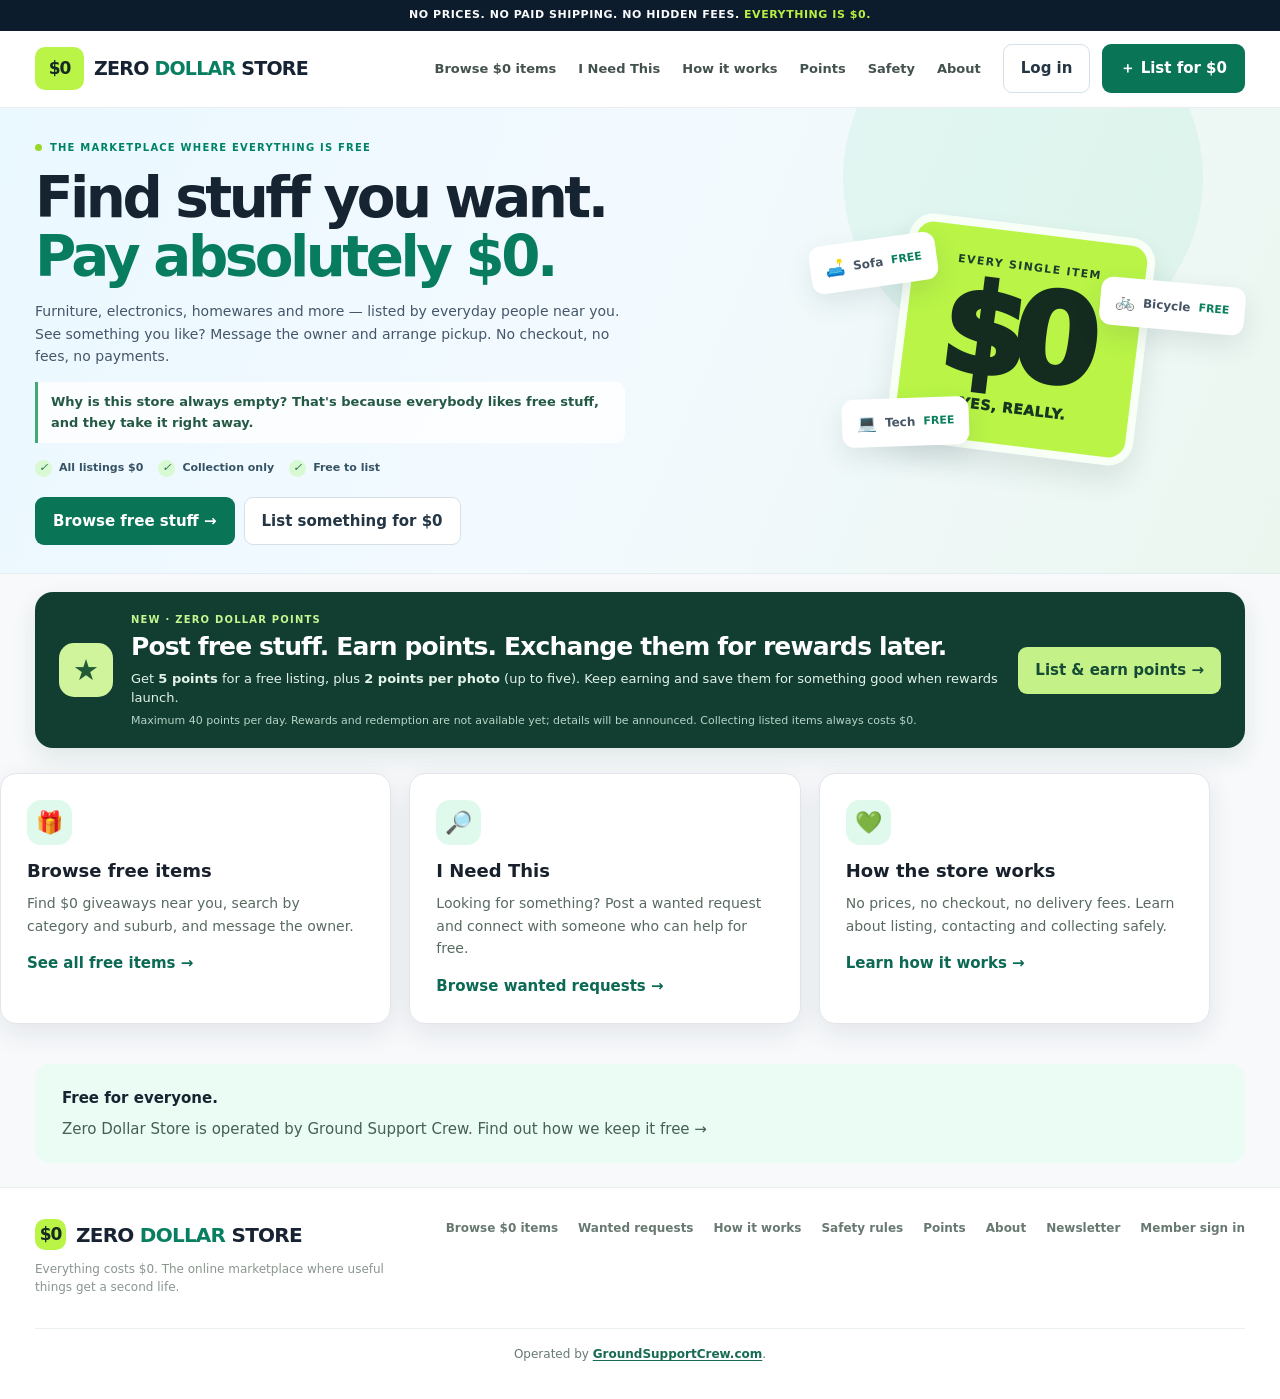
==== commit 740e49b2: "Replace monolithic homepage with modular homepage and linked section pages" ====
--- a/index.html
+++ b/index.html
@@ -4,186 +4,22 @@
   <meta charset="utf-8">
   <meta name="viewport" content="width=device-width, initial-scale=1">
   <meta name="theme-color" content="#123f36">
-  <meta name="description" content="Zero Dollar Store is the Australian free marketplace. Browse and list $0 items near you. Local pickup only.">
-  <title>Zero Dollar Store — Everything is free</title>
-  <style>
-    :root{--ink:#1b2b28;--muted:#6c7774;--green:#176a53;--deep:#123f36;--mint:#eaf7ed;--accent:#c9ed83;--line:#e4ebe6;--cream:#fbfaf6;--paper:#fff;--gold:#f9e8bb;--shadow:0 14px 36px rgba(22,66,46,.09)}
-    *{box-sizing:border-box}html{scroll-behavior:smooth}body{margin:0;background:var(--paper);color:var(--ink);font:15px/1.5 ui-sans-serif,system-ui,-apple-system,BlinkMacSystemFont,"Segoe UI",sans-serif;-webkit-font-smoothing:antialiased}
-    button,input,select,textarea{font:inherit}button{cursor:pointer}button:focus-visible,input:focus-visible,textarea:focus-visible,select:focus-visible{outline:3px solid #85bb9e;outline-offset:2px}a{color:inherit;text-decoration:none}
-    .container{width:min(1192px,calc(100% - 48px));margin:auto}.announcement{background:var(--deep);color:#fff;text-align:center;font-size:12px;font-weight:650;letter-spacing:.01em;padding:9px 14px}.announcement span{color:var(--accent)}
-    .header{background:white;position:sticky;top:0;z-index:30;border-bottom:1px solid #edf1ed}.header-row{min-height:80px;display:flex;align-items:center;justify-content:space-between;gap:28px}.brand{display:inline-flex;align-items:center;gap:10px;font-size:25px;letter-spacing:-1.4px;font-weight:850;white-space:nowrap}.brand-emblem{height:39px;width:39px;display:grid;place-items:center;border-radius:13px;background:var(--deep)}.brand-emblem svg{width:25px;height:25px}.brand-name strong{color:var(--green)}.nav{display:flex;gap:29px;margin-left:auto;align-items:center;font-size:13px;color:#44524f;font-weight:650}.nav a:hover{color:var(--green)}.header-actions{display:flex;align-items:center;gap:12px}.btn{border:1px solid transparent;border-radius:12px;padding:11px 18px;font-weight:750;display:inline-flex;align-items:center;justify-content:center;gap:8px;background:var(--green);color:#fff;white-space:nowrap;transition:transform .16s,background .16s}.btn:hover{transform:translateY(-1px);background:#125741}.btn-ghost{background:#fff;color:#273832;border-color:#d9e4dd}.btn-ghost:hover{background:#f6faf7}.btn-dark{background:var(--deep)}.btn-soft{background:#e8f4e9;color:#176a53}.btn-soft:hover{background:#d8eedd}.mobile-menu{display:none}
-    .hero-wrap{background:linear-gradient(125deg,#f1f9ed 0%,#eef8ed 51%,#e4f4e8 100%);overflow:hidden;position:relative}.hero-wrap:before{content:"";position:absolute;width:410px;height:410px;border-radius:50%;background:rgba(223,243,208,.6);right:-110px;top:-200px}.hero{display:grid;grid-template-columns:1.13fr .87fr;align-items:center;gap:30px;min-height:410px;padding:47px 0 33px}.eyebrow{font-size:11px;text-transform:uppercase;letter-spacing:.15em;font-weight:850;color:#2f8165;display:inline-flex;align-items:center;gap:8px}.eyebrow:before{content:"";width:7px;height:7px;border-radius:50%;background:#84b94b}.hero h1{font-size:clamp(38px,4.1vw,62px);letter-spacing:-.062em;line-height:1.08;margin:13px 0 19px;font-weight:850;max-width:670px}.hero h1 em{font-style:normal;color:var(--green)}.hero-description{color:#526762;font-size:16px;line-height:1.65;max-width:555px;margin-bottom:24px}.hero-features{display:flex;gap:19px;flex-wrap:wrap;font-size:12px;font-weight:750;color:#2c6252}.hero-features span{display:flex;align-items:center;gap:7px}.check{display:inline-grid;place-items:center;width:17px;height:17px;border-radius:50%;background:#cae7d0;color:#226d4d;font-weight:900;font-size:11px}.hero-graphic{position:relative;min-width:0;display:flex;align-items:center;justify-content:center}.hero-picture{height:310px;width:440px;max-width:100%;background:#d9ebd7;border-radius:50% 45% 42% 50%;display:grid;place-items:center;position:relative;transform:rotate(-4deg)}.hero-picture img{width:100%;height:100%;object-fit:contain;transform:rotate(4deg) scale(1.07)}.floating-note{position:absolute;background:#fff;box-shadow:0 9px 23px rgba(24,90,52,.13);border-radius:13px;padding:10px 14px;display:flex;align-items:center;gap:9px;max-width:198px;font-size:11px;color:#64716e;font-weight:650}.floating-note b{color:var(--deep);display:block;font-size:12px}.floating-note.one{left:-2px;top:33px;transform:rotate(-5deg)}.floating-note.two{right:-4px;bottom:38px;transform:rotate(5deg)}.bubble{height:31px;width:31px;border-radius:50%;display:grid;place-items:center;background:#ffefb9;font-size:16px;flex:none}.bubble.green{background:#dcf5df}
-    .search-shell{position:relative;margin-top:-1px;background:linear-gradient(180deg,#eaf6e9 50%,#fff 50%)}.search-bar{background:white;border:1px solid #e2ebe4;padding:10px;display:grid;grid-template-columns:minmax(0,1.6fr) minmax(175px,.8fr) auto;gap:8px;box-shadow:var(--shadow);border-radius:18px}.search-control{display:flex;gap:10px;align-items:center;background:#f7f9f6;border-radius:11px;padding:9px 13px}.search-control svg{width:18px;height:18px;flex:none;color:#70837a}.search-control input{border:0;outline:0!important;background:transparent;width:100%;font-size:14px;color:var(--ink);min-height:29px}.search-control input::placeholder{color:#8e9993}.search-bar .btn{border-radius:11px;padding:12px 25px}
-    .trust-row{display:flex;justify-content:center;gap:28px;flex-wrap:wrap;margin:20px auto 31px;color:#73827a;font-size:12px}.trust-row span{display:inline-flex;align-items:center;gap:8px}.dot{height:4px;width:4px;background:#aabbb0;border-radius:50%}
-    .section{padding:42px 0}.section-title-row{display:flex;align-items:flex-end;justify-content:space-between;gap:16px;margin-bottom:21px}.kicker{color:var(--green);text-transform:uppercase;font-size:11px;font-weight:850;letter-spacing:.13em;margin:0 0 7px}.section-title{font-size:31px;line-height:1.14;letter-spacing:-.043em;margin:0;font-weight:840}.muted{color:#7b8782;font-size:13px}.categories{display:grid;grid-template-columns:repeat(8,minmax(0,1fr));gap:12px}.category{border:1px solid var(--line);background:#fff;min-height:110px;border-radius:16px;display:flex;flex-direction:column;gap:11px;align-items:center;justify-content:center;color:#33443e;font-weight:750;font-size:12px;transition:.16s;text-align:center;padding:12px 6px}.category:hover,.category.active{border-color:#81bea0;background:#f1faf2;transform:translateY(-2px)}.category .cat-emoji{font-size:27px;line-height:1}
-    .ad-wide{margin:15px 0 0;border:1px dashed #d7dfd8;background:linear-gradient(100deg,#fbfbf6,#f6f9f4);border-radius:16px;min-height:104px;padding:19px 25px;display:flex;align-items:center;justify-content:space-between;gap:20px}.ad-wide .ad-label,.ad-card .ad-label{font-size:9px;letter-spacing:.13em;font-weight:850;color:#839088}.ad-wide h3{font-size:18px;letter-spacing:-.03em;margin:5px 0 3px}.ad-wide p{color:#7f8a85;margin:0;font-size:12px}.ad-outline{border:1px solid #cbd8ce;border-radius:10px;padding:10px 15px;color:#64776d;background:transparent;font-weight:700;font-size:12px}
-    .browse{padding-top:36px}.browse-head{display:flex;justify-content:space-between;align-items:flex-end;gap:15px;margin-bottom:18px}.browse-title-area{display:flex;gap:12px;align-items:baseline;flex-wrap:wrap}.result-count{font-size:12px;color:#83908a}.sort{padding:9px 13px;border-radius:10px;border:1px solid #e1e8e3;background:white;color:#536660;font-size:12px}.items-grid{display:grid;grid-template-columns:repeat(4,minmax(0,1fr));gap:19px}.item-card{min-width:0;border:1px solid #e9eee9;border-radius:17px;overflow:hidden;background:white;transition:box-shadow .18s,transform .18s;cursor:pointer}.item-card:hover{transform:translateY(-3px);box-shadow:0 12px 30px rgba(25,53,34,.08)}.item-image{height:169px;position:relative;background:#ecf4e9;overflow:hidden}.item-image img{display:block;width:100%;height:100%;object-fit:cover}.free-chip{position:absolute;top:11px;left:11px;border-radius:8px;padding:5px 9px;background:#fff;color:#237558;font-size:10px;letter-spacing:.06em;font-weight:900;box-shadow:0 2px 6px #00000010}.save{position:absolute;top:9px;right:9px;width:32px;height:32px;border:none;background:#fffffff0;border-radius:50%;font-size:19px;color:#71817a;display:grid;place-items:center}.save.saved{color:#c84e63}.item-body{padding:13px 14px 15px}.item-card h3{font-size:14px;line-height:1.4;font-weight:790;letter-spacing:-.015em;margin:0 0 6px;min-height:21px}.condition{font-size:11px;color:#7b8882;margin-bottom:14px}.item-footer{display:flex;justify-content:space-between;gap:8px;font-size:11px;color:#728179}.item-footer strong{font-weight:650;color:#455b50}.ad-card{border:1px dashed #cedbd3;border-radius:17px;padding:20px;display:flex;flex-direction:column;align-items:center;justify-content:center;text-align:center;background:radial-gradient(circle at 30% 30%,#fcfcf5,#f4f8f0);min-height:300px}.ad-card .ad-icon{height:61px;width:61px;border-radius:20px;background:#e4f0df;display:grid;place-items:center;font-size:28px;margin:15px 0}.ad-card h3{font-size:18px;line-height:1.2;letter-spacing:-.03em;margin:0 0 9px}.ad-card p{font-size:12px;color:#778780;max-width:180px;margin:0}.ad-card .ad-label{align-self:flex-start}.empty{grid-column:1/-1;padding:50px;text-align:center;border:1px dashed #d6e1d8;border-radius:16px;color:#62766b}
-    .more-wrap{text-align:center;margin:25px 0 0}.more-wrap .btn{min-width:180px}.how-section{background:#f7faf6;margin-top:35px;padding:61px 0}.how-grid{display:grid;grid-template-columns:repeat(3,1fr);gap:20px;margin-top:29px}.step{border:1px solid #e3eae1;background:#fff;border-radius:17px;padding:23px 25px;min-height:180px}.step-icon{display:grid;place-items:center;background:#e5f4e8;border-radius:14px;width:45px;height:45px;font-size:22px;margin-bottom:17px}.step h3{font-size:16px;margin:0 0 6px}.step p{color:#738178;font-size:13px;margin:0;max-width:300px}.security{display:flex;align-items:center;gap:22px;background:#f8f0d9;border-radius:18px;padding:24px;margin-top:34px}.security-icon{font-size:32px}.security h3{margin:0 0 3px;letter-spacing:-.015em}.security p{font-size:13px;margin:0;color:#6f6d5b}.security a{font-weight:800;color:#326d58;text-decoration:underline}
-    .newsletter{margin:52px 0 40px;border-radius:24px;background:var(--deep);color:white;padding:35px 42px;display:grid;grid-template-columns:1fr minmax(270px,.85fr);gap:25px;align-items:center;position:relative;overflow:hidden}.newsletter:after{content:"";position:absolute;width:290px;height:290px;border:55px solid #2c6656;border-radius:50%;right:-180px;bottom:-225px;opacity:.6}.newsletter h2{font-size:29px;letter-spacing:-.04em;line-height:1.15;margin:0 0 10px}.newsletter p{color:#c1d8ce;font-size:13px;margin:0;max-width:470px}.newsletter form{position:relative;z-index:1}.newsletter-fields{display:flex;gap:8px}.newsletter input[type=email]{width:100%;min-width:0;background:#fff;border:0;border-radius:10px;padding:12px 14px;color:#203e31}.newsletter .btn{background:var(--accent);color:#284b36;border-radius:10px}.newsletter label{display:flex;gap:8px;color:#bed7ca;font-size:11px;line-height:1.4;margin-top:11px;align-items:flex-start}.newsletter label input{margin-top:2px;accent-color:#bbed7e}
-    .footer{border-top:1px solid #eaf0ea;padding:31px 0 35px}.footer-row{display:flex;justify-content:space-between;align-items:flex-start;gap:30px}.footer .brand{font-size:20px}.footer .brand-emblem{height:31px;width:31px;border-radius:10px}.footer .brand-emblem svg{height:19px;width:19px}.footer p{font-size:12px;color:#89968e;max-width:365px;margin:10px 0}.footer-nav{display:flex;gap:20px;flex-wrap:wrap;font-size:12px;color:#687971;font-weight:600}.footer-nav a:hover{text-decoration:underline}.demo-ribbon{background:#fffae9;border-top:1px solid #f1e4bc;color:#8a6a27;font-size:11px;text-align:center;padding:9px 15px}
-    .overlay{position:fixed;inset:0;background:rgba(15,32,24,.56);z-index:80;display:none;align-items:center;justify-content:center;padding:20px;overflow:auto}.overlay.show{display:flex}.modal{width:min(490px,100%);background:white;border-radius:21px;box-shadow:0 25px 70px #09221444;padding:25px;max-height:min(90vh,800px);overflow:auto;position:relative}.modal.large{width:min(580px,100%)}.modal h2{font-size:25px;letter-spacing:-.04em;margin:0 32px 9px 0}.modal .sub{color:#6e7a74;font-size:13px;margin-bottom:22px}.modal-close{border:0;background:#f3f7f3;color:#4b5d50;border-radius:50%;width:32px;height:32px;display:grid;place-items:center;position:absolute;top:18px;right:18px;font-size:21px}.auth-btn{width:100%;border:1px solid #e2e8e3;background:white;border-radius:11px;padding:12px;display:flex;gap:12px;align-items:center;justify-content:center;font-weight:750;margin-bottom:10px}.auth-btn:hover{background:#f6faf7}.auth-mark{font-size:20px;line-height:1;color:#2c66a5}.auth-mark.microsoft{display:grid;grid-template-columns:1fr 1fr;gap:2px;width:18px;height:18px}.auth-mark.microsoft i{display:block;background:#e96339}.auth-mark.microsoft i:nth-child(2){background:#80b840}.auth-mark.microsoft i:nth-child(3){background:#46a6d4}.auth-mark.microsoft i:nth-child(4){background:#e5b942}.or{margin:20px 0;display:flex;gap:12px;align-items:center;color:#8e9991;font-size:11px}.or:before,.or:after{content:"";height:1px;background:#e3ebe5;flex:1}.field{margin-bottom:14px}.field label{display:block;font-size:12px;font-weight:800;color:#455b50;margin:0 0 6px}.field input,.field select,.field textarea{display:block;width:100%;padding:11px 12px;border:1px solid #dbe5dd;border-radius:10px;background:#fff;color:#243b30}.field textarea{min-height:90px;resize:vertical}.modal .full{width:100%}.modal-note{border-radius:10px;background:#eff8ed;color:#567263;padding:11px 13px;font-size:12px;margin-top:16px}.modal-note b{font-weight:800}.listing-details img{width:100%;height:220px;object-fit:cover;border-radius:13px;margin:0 0 18px}.listing-details h3{margin:0 0 5px;font-size:22px}.listing-details p{font-size:13px;color:#66776e}.toast{z-index:100;position:fixed;bottom:24px;left:50%;transform:translate(-50%,25px);opacity:0;pointer-events:none;background:#163c31;color:#fff;border-radius:12px;padding:13px 20px;box-shadow:0 15px 35px #0003;font-size:13px;transition:.25s;max-width:90vw;text-align:center}.toast.show{opacity:1;transform:translate(-50%,0)}
-    .newsletter-choice{margin-top:15px;background:#f3f9f4;border:1px solid #dbeade;padding:13px 14px;border-radius:12px;color:#315143}.newsletter-choice strong{font-size:13px;display:block;margin-bottom:7px}.newsletter-choice label{display:flex;align-items:flex-start;gap:10px;color:#435c4b;font-size:12px;line-height:1.45}.newsletter-choice input{accent-color:#176a53;margin:3px 0 0;flex:none}.newsletter-choice small{display:block;margin:7px 0 0 22px;color:#76867b;font-size:11px}
-    @media(max-width:1070px){.nav{gap:15px}.hero-graphic{transform:scale(.87)}.categories{grid-template-columns:repeat(4,1fr)}.items-grid{grid-template-columns:repeat(3,minmax(0,1fr))}.hero{grid-template-columns:1.1fr .9fr}.hero h1{font-size:51px}}
-    @media(max-width:780px){.header-row{min-height:67px}.nav{display:none}.header-actions .btn-ghost{display:none}.mobile-menu{display:flex;border:none;background:#f0f7f1;color:var(--deep);border-radius:9px;padding:9px;font-size:19px}.header-actions .btn{padding:10px 12px;font-size:12px}.brand{font-size:21px}.brand-emblem{width:34px;height:34px}.hero{display:flex;flex-direction:column;align-items:stretch;gap:8px;padding-top:44px;min-height:0}.hero h1{font-size:46px;max-width:620px}.hero-description{margin-bottom:19px}.hero-graphic{height:230px;transform:none}.hero-picture{width:355px;height:225px}.floating-note.one{left:11%;top:13px}.floating-note.two{right:10%;bottom:9px}.search-bar{grid-template-columns:1fr 1fr}.search-bar .btn{grid-column:1/-1}.items-grid{grid-template-columns:repeat(2,minmax(0,1fr))}.how-grid{grid-template-columns:1fr}.step{min-height:130px}.newsletter{grid-template-columns:1fr;padding:28px}.footer-row{flex-direction:column}.search-control{min-width:0}}
-    @media(max-width:520px){.container{width:min(100% - 30px,1192px)}.announcement{font-size:10px;padding:8px}.header-row{gap:8px}.brand{font-size:20px}.header-actions{gap:6px}.header-actions .btn{font-size:11px;padding:9px 10px}.hero{padding-top:32px}.hero h1{font-size:39px;margin:12px 0 15px}.hero-description{font-size:14px}.hero-features{gap:11px;font-size:10px}.hero-graphic{height:194px}.hero-picture{height:187px;width:280px}.floating-note{padding:7px 9px;font-size:9px}.floating-note b{font-size:10px}.floating-note.one{left:0;top:0}.floating-note.two{right:0;bottom:4px}.bubble{height:25px;width:25px}.search-bar{grid-template-columns:1fr;gap:7px;padding:8px}.search-bar .btn{grid-column:auto}.search-control{padding:7px 10px}.trust-row{gap:10px;margin-bottom:15px;font-size:10px}.section{padding:32px 0}.section-title{font-size:26px}.categories{grid-template-columns:repeat(4,1fr);gap:7px}.category{min-height:87px;padding:9px 3px;font-size:10px;gap:8px;border-radius:11px}.category .cat-emoji{font-size:23px}.ad-wide{padding:15px;min-height:95px}.ad-wide h3{font-size:15px}.ad-wide .ad-outline{display:none}.browse{padding-top:30px}.browse-head{align-items:flex-start}.sort{font-size:11px;max-width:123px}.items-grid{gap:10px}.item-image{height:128px}.item-body{padding:10px 10px 12px}.item-card h3{font-size:12px}.item-footer{font-size:10px}.condition{font-size:10px;margin-bottom:11px}.ad-card{min-height:240px;padding:13px}.ad-card h3{font-size:15px}.ad-card .ad-icon{width:47px;height:47px;margin:10px 0}.how-section{margin-top:20px;padding:41px 0}.security{padding:19px;gap:10px}.security-icon{font-size:23px}.security h3{font-size:14px}.security p{font-size:11px}.newsletter{margin-top:34px;padding:25px 20px;border-radius:18px}.newsletter h2{font-size:26px}.newsletter-fields{display:flex;flex-direction:column}.newsletter .btn{width:100%}.modal{padding:22px 18px}}
-  
-  /* Zero Dollar Store: mandatory moderation queue */
- .admin-record{background:#fff;border:1px solid #dbe6e0;border-radius:12px;padding:14px;margin:13px 0}
- .admin-record .muted{margin:4px 0}
- .admin-actions{display:flex;flex-wrap:wrap;gap:7px;margin-top:11px}
- .admin-actions .btn{font-size:12px;padding:8px 11px}
- /* Zero Dollar Store: marketplace redesign */
-  :root{--ink:#17202b;--muted:#5e6877;--green:#0b6954;--deep:#0b1220;--mint:#eafcf3;--accent:#bcf647;--line:#e2e6eb;--cream:#f7f9fc;--paper:#fff;--shadow:0 9px 28px rgba(20,38,58,.09)}
-  body{background:#f7f9fb;color:#162331}
-  .announcement{background:#0d1c2d;color:#f8fafc;letter-spacing:.05em;font-size:11px;padding:7px 10px}
-  .announcement span{color:#b6ee42}
-  .container{width:min(1210px,calc(100% - 44px))}
-  .header{background:#fff;border-bottom:1px solid #e8edf2}
-  .header-row{min-height:76px;gap:22px}
-  .brand{font-size:19px;font-weight:900;letter-spacing:-.75px;color:#172332}
-  .brand-name strong{color:#087f61}
-  .brand-emblem{font-size:17px;font-weight:900;color:#172a22;letter-spacing:-1px;background:#b9f447;border-radius:10px;height:43px;width:49px}
-  .nav{font-size:13px;gap:22px}
-  .btn{border-radius:9px;background:#0a7456;padding:12px 17px;box-shadow:none}
-  .btn:hover{background:#08543f}
-  .btn-ghost{border-color:#d7e0e6;color:#243544;background:#fff}
-  .btn-ghost:hover{background:#f4f6f7}
-  .hero-wrap{background:linear-gradient(113deg,#eaf8ff 0%,#f3faff 48%,#ebf6ef 100%);border-bottom:1px solid #e5edf0}
-  .hero-wrap:before{width:360px;height:360px;right:6%;top:-110px;background:rgba(172,233,210,.24)}
-  .hero{min-height:310px;padding:27px 0 28px;grid-template-columns:1.25fr .75fr;gap:15px}
-  .eyebrow{color:#008365;letter-spacing:.12em;font-size:10px}
-  .eyebrow:before{background:#98d72a}
-  .hero h1{font-size:clamp(36px,4.4vw,58px);line-height:1.05;max-width:710px;margin:11px 0 11px}
-  .hero h1 em{color:#087c5f}
-  .hero-description{color:#45566a;font-size:14px;line-height:1.6;max-width:585px;margin-bottom:15px}
-  .hero-features{color:#365365;gap:15px;font-size:11px}
-  .check{background:#d9f9d2;color:#20744f}
-  .hero-links{display:flex;gap:9px;margin-top:20px;flex-wrap:wrap}
-  .hero-graphic{min-height:245px}
-  .zero-sign{position:relative;z-index:1;width:248px;height:229px;display:flex;flex-direction:column;align-items:center;justify-content:center;background:#b9f447;box-shadow:0 15px 28px #213f361b;border-radius:25px;transform:rotate(7deg);border:8px solid #f8fff6}
-  .zero-top{font-size:11px;letter-spacing:.12em;font-weight:900;color:#1b3f2b}
-  .zero-price{font-size:123px;line-height:1;font-weight:950;letter-spacing:-.11em;transform:translateX(-9px);color:#142b20}
-  .zero-bottom{font-size:14px;font-weight:950;letter-spacing:.04em;color:#163621}
-  .hero-small{position:absolute;z-index:2;border-radius:12px;padding:12px 15px;display:flex;align-items:center;gap:8px;background:#fff;box-shadow:0 10px 27px #253f471c;font-size:16px;white-space:nowrap}
-  .hero-small span{font-size:12px;color:#465565;font-weight:650}
-  .hero-small b{font-size:11px;color:#0a7f5d}
-  .hero-small.one{left:3%;top:22px;transform:rotate(-8deg)}
-  .hero-small.two{right:0;top:65px;transform:rotate(5deg)}
-  .hero-small.three{left:10%;bottom:16px;transform:rotate(-2deg)}
-  .search-shell{background:#f7f9fb;padding-top:15px}
-  .search-bar{border-radius:13px;box-shadow:0 5px 24px #2535480f}
-  .search-control{border-radius:8px;background:#f3f6f9}
-  .search-bar .btn{border-radius:9px}
-  .trust-row{margin:13px auto 13px;color:#637488}
-  .section{padding:26px 0}
-  .section-title{font-size:25px}
-  .kicker{color:#08785b}
-  .categories{gap:9px}
-  .category{min-height:88px;border-radius:12px;gap:6px;background:#fff;color:#344457;border-color:#e5ebef}
-  .category:hover,.category.active{border-color:#72ccaf;background:#eafff6}
-  .category .cat-emoji{font-size:26px}
-  .ad-wide{min-height:85px;background:#f0f5f8;border-color:#cddce7;border-radius:11px;padding:16px 24px;margin-top:8px}
-  .ad-wide h3{margin-top:4px;font-size:16px}
-  .browse{padding-top:33px}
-  .items-grid{grid-template-columns:repeat(5,minmax(0,1fr));gap:13px}
-  .item-card{border-radius:12px;border-color:#e2e9ed}
-  .item-image{height:165px;background:#edf3f8}
-  .item-card h3{font-size:13px;min-height:0;font-weight:740}
-  .item-body{padding:12px 12px 13px}
-  .listing-price{color:#0a7456;font-size:21px;line-height:1.12;font-weight:900;letter-spacing:-.04em;margin:7px 0 4px}
-  .listing-price small{font-size:10px;letter-spacing:.06em;color:#688073}
-  .condition{margin-bottom:9px}
-  .free-chip{background:#b9f447;color:#163b28;font-size:11px;border-radius:7px}
-  .save{width:29px;height:29px}
-  .ad-card{min-height:290px;border-radius:12px;background:#f2f6fb}
-  .ad-card .ad-icon{background:#e1ebf2}
-  .how-section{margin-top:15px;padding:45px 0;background:#eef3f7}
-  .step{border-radius:12px;min-height:158px}
-  .step-icon{background:#dff9ec}
-  .security{background:#fff1dd;border-radius:12px}
-  .newsletter{background:#102a34;border-radius:16px;margin:38px 0 31px}
-  .newsletter .btn{background:#baf046;color:#173a28}
-  .footer{background:#fff}
-  .footer-operator{margin-top:22px;padding-top:16px;border-top:1px solid #eaf0ea;text-align:center;font-size:12px;color:#687971;line-height:1.6}
-  .footer-operator a{color:#176a53;font-weight:800;text-decoration:underline;text-underline-offset:2px}
-  .footer-operator a:hover,.footer-operator a:focus-visible{color:#0b513b}
-  .demo-ribbon{background:#202b3a}
-  @media(max-width:1150px){.items-grid{grid-template-columns:repeat(4,minmax(0,1fr))}}
-  @media(max-width:840px){.hero{grid-template-columns:1fr 220px;min-height:290px}.zero-sign{width:190px;height:188px}.zero-price{font-size:95px}.hero-small{display:none}.categories{grid-template-columns:repeat(4,minmax(0,1fr))}.items-grid{grid-template-columns:repeat(3,minmax(0,1fr))}}
-  @media(max-width:630px){.container{width:min(100% - 26px,1200px)}.header-row{min-height:66px}.brand{font-size:15px;letter-spacing:-.5px}.brand-emblem{height:35px;width:38px;font-size:14px}.hero{display:block;padding:29px 0 25px}.hero h1{font-size:40px}.hero-description{font-size:13px}.hero-graphic{display:none}.hero-links{margin-top:18px}.hero-links .btn{font-size:12px;padding:11px}.trust-row{gap:8px;font-size:10px}.search-shell{padding-top:12px}.section{padding:25px 0}.section-title{font-size:23px}.categories{grid-template-columns:repeat(4,minmax(0,1fr));gap:7px}.category{min-height:83px;font-size:10px;padding:8px 3px}.category .cat-emoji{font-size:23px}.items-grid{grid-template-columns:repeat(2,minmax(0,1fr));gap:10px}.item-image{height:147px}.item-body{padding:10px}.ad-card{min-height:230px}.ad-wide{padding:16px}.newsletter{border-radius:11px}.hero-wrap:before{right:-200px}}
-
-    .auth-message{border:1px solid #e1eee6;background:#f2faf4;padding:11px 14px;border-radius:10px;color:#27634b;font-size:13px;margin:15px 0}.item-image .emoji-placeholder{font-size:60px;display:grid;place-items:center;height:100%}.example-label{background:#364d48;color:#fff;display:inline-block;border-radius:6px;font-size:10px;padding:4px 6px;position:absolute;left:8px;bottom:9px}.busy{opacity:.65;pointer-events:none}.thread{border:1px solid #e6ece8;border-radius:12px;margin:9px 0;padding:12px;background:white}.msg{max-width:85%;background:#eff5f1;padding:10px 13px;margin:8px 0;border-radius:12px}.msg.mine{margin-left:auto;background:#d9f1de}.msg small{display:block;color:#658073;margin-top:5px}.photos-row{display:flex;gap:7px;flex-wrap:wrap}.photos-row img{width:92px;height:80px;border-radius:9px;object-fit:cover}.not-available{font-size:13px;background:#fffae6;color:#765923;padding:10px 12px;border-radius:9px}.modal .field input[type=file]{padding:8px}.filehint{font-size:11px;color:#75867d}.btn:disabled{opacity:.5;cursor:not-allowed}.item-body .listing-price{color:#18805b;font-size:22px;font-weight:900;margin:2px 0}.listing-price small{font-size:11px}.a-link{color:#117d58;font-weight:700;text-decoration:underline}
-
-  /* Zero Dollar Points: visible promotion, no in-site spending yet */
-  .points-promo{background:#123e32;color:#f5fff4;border-radius:18px;margin:18px auto 8px;padding:20px 24px;display:flex;align-items:center;gap:18px;box-shadow:0 10px 24px rgba(20,64,46,.10)}
-  .points-promo-icon{display:grid;place-items:center;flex:0 0 54px;width:54px;height:54px;background:#d0f49b;color:#235b36;font-size:29px;border-radius:15px;font-weight:900}
-  .points-promo-copy{flex:1;min-width:0}
-  .points-promo-kicker{font-size:10px;letter-spacing:.12em;font-weight:900;color:#c6f690;text-transform:uppercase;margin:0 0 5px}
-  .points-promo h2{font-size:clamp(18px,2.1vw,25px);line-height:1.23;margin:0 0 6px;letter-spacing:-.035em;color:white}
-  .points-promo p{font-size:13px;line-height:1.5;margin:0 0 5px;color:#e3f3e9}
-  .points-promo small{display:block;color:#b9d4c6;font-size:11px;line-height:1.4}
-  .points-promo .btn{background:#c4f188;color:#164b36;flex:0 0 auto;white-space:nowrap;font-weight:850;border:none}
-  .points-form-note{padding:12px 14px;border:1px solid #cde5c5;border-radius:11px;background:#f4fbea;color:#285643;font-size:12px;line-height:1.55;margin:0 0 16px}
-  .points-form-note strong{color:#175b3c}
-  @media(max-width:760px){.points-promo{flex-wrap:wrap}.points-promo .btn{margin-left:72px}}
-  @media(max-width:630px){.points-promo{margin:13px auto 5px;padding:17px;gap:11px}.points-promo-icon{width:42px;height:42px;flex-basis:42px;font-size:22px}.points-promo-copy{flex:1 1 calc(100% - 65px)}.points-promo .btn{margin-left:0;width:100%}.points-promo p{font-size:12px}}
-
-[hidden]{display:none!important}
-.admin-record{border:1px solid #dae6df;border-radius:12px;padding:13px;margin:10px 0;background:white}
-.admin-actions{display:flex;gap:7px;flex-wrap:wrap;margin-top:12px}
-.admin-alert-control{border-radius:10px;background:#f0f8f1;padding:13px;margin:12px 0;font-size:12px;color:#2b5b43}
-.admin-alert-control p{margin:5px 0}
-.email-preview{background:#f3f7f5;border-radius:8px;padding:12px;white-space:pre-wrap;font-size:12px;line-height:1.55;max-height:250px;overflow:auto}
-@media(max-width:630px){#adminBell{padding:9px 8px;font-size:11px}}
-
-    .empty-store-quip{font-size:13px;line-height:1.55;font-weight:650;color:#245944;background:rgba(255,255,255,.78);border-left:3px solid #43a876;border-radius:0 9px 9px 0;padding:10px 13px;max-width:590px;margin:0 0 17px}
-    @media(max-width:630px){.empty-store-quip{font-size:12px;padding:9px 11px;margin-bottom:15px}}
-
-  #loginTop.admin-user{background:#e7f6e9;color:#205638;border-color:#bddac5}
-  .admin-workspace{background:#f0faf3;border:1px solid #d1ead8;padding:18px 22px;border-radius:15px;margin:28px auto}
-  .admin-workspace h2{margin:0 0 6px;font-size:21px}.admin-workspace p{font-size:12px;margin:0 0 12px;color:#446353}
-  .wanted-callout{display:flex;align-items:center;justify-content:space-between;gap:16px;border-radius:16px;padding:22px 25px;margin:22px auto 0;background:#f2f9f3;border:1px solid #d0e4d6}
-  .wanted-callout h2{font-size:24px;color:#23543b;margin:0 0 7px}.wanted-callout p{font-size:13px;line-height:1.55;margin:0;color:#476454}
-  .wanted-actions{display:flex;gap:8px;flex:none}.listing-view-tabs{display:flex;gap:9px;margin:15px 0 17px;flex-wrap:wrap}
-  .listing-view-tabs button{border:1px solid #bcd8c9;background:white;color:#275542;border-radius:10px;font-size:12px;font-weight:850;padding:10px 15px;cursor:pointer}
-  .listing-view-tabs button[aria-pressed="true"]{background:#1b674b;color:white;border-color:#1b674b}
-  .wanted-chip{background:#fff0cf;color:#765123;border-radius:7px;padding:4px 7px;font-size:11px;font-weight:850}
-  .admin-card-delete{color:#9c3434;background:#fff4f4;border:1px solid #e9c3c3;border-radius:8px;padding:7px 9px;cursor:pointer;font-size:11px;font-weight:850}
-  /* Restore readable foreground/background pairing after the later .btn override. */
-  .btn.btn-soft{background:#e8f4e9;color:#176a53}
-  .btn.btn-soft:hover{background:#d8eedd;color:#12543e}
-  /* Browse reset is intentionally a solid-green primary action, with white text. */
-  .more-wrap #resetButton{background:#0a7456;color:#ffffff}
-  .more-wrap #resetButton:hover{background:#08543f;color:#ffffff}
-  .more-wrap #resetButton:focus-visible{outline:3px solid #a2dec0;outline-offset:3px}
-  @media(max-width:780px){.header-actions .btn-ghost{display:inline-flex}#adminBell{display:inline-flex!important}}
-  #adminBell[hidden]{display:none!important}
-  @media(max-width:630px){.header-row{flex-wrap:wrap;gap:5px;padding:7px 0}.header-actions{width:100%;display:flex;justify-content:space-between;gap:5px}
-   #loginTop,#adminBell,#postTop{padding:8px 9px;font-size:11px}.wanted-callout{flex-direction:column;align-items:flex-start;padding:16px}
-   .wanted-actions{width:100%}.wanted-actions .btn{flex:1;font-size:11px}.wanted-callout h2{font-size:21px}
-   .listing-view-tabs button{flex:1;font-size:11px;padding:9px}}
-
-  /* Transparent, factual explanation of who operates and funds Zero Dollar Store. */
-  .funding-explainer{background:#f4faf4;border:1px solid #dcecdf;border-radius:18px;padding:26px 30px}
-  .funding-explainer h2{margin:0 0 15px;font-size:clamp(23px,2.5vw,31px)}
-  .funding-explainer p:not(.kicker){max-width:850px;font-size:14px;color:#435b4d;line-height:1.7;margin:0 0 11px}
-  .funding-explainer p:last-child{margin-bottom:0}
-  .funding-explainer a{color:#126849;font-weight:800;text-decoration:underline;text-underline-offset:2px}
-  @media(max-width:630px){.funding-explainer{padding:21px 17px}.funding-explainer p:not(.kicker){font-size:13px}}
-    </style>
+  <meta name="description" content="Zero Dollar Store — find and give away items for $0 in Australia.">
+  <title>Home | Zero Dollar Store</title>
+  <link rel="stylesheet" href="assets/styles.css">
 </head>
-<body>
+<body data-page="home">
   <div class="announcement">NO PRICES. NO PAID SHIPPING. NO HIDDEN FEES. <span>EVERYTHING IS $0.</span></div>
   <header class="header">
     <div class="container header-row">
-      <a class="brand" href="#top" aria-label="Zero Dollar Store home"><span class="brand-emblem" aria-hidden="true">$0</span><span class="brand-name">ZERO <strong>DOLLAR</strong> STORE</span></a>
-      <nav class="nav" aria-label="Main navigation"><a href="#browse">Browse $0 items</a><a href="#categories">Categories</a><a href="#wanted">I Need This</a><a href="#how">How it works</a><a href="#safety">Safety</a></nav>
+      <a class="brand" href="index.html" aria-label="Zero Dollar Store home"><span class="brand-emblem" aria-hidden="true">$0</span><span class="brand-name">ZERO <strong>DOLLAR</strong> STORE</span></a>
+      <nav class="nav" aria-label="Main navigation"><a href="browse.html">Browse $0 items</a><a href="wanted.html">I Need This</a><a href="how-it-works.html">How it works</a><a href="points.html">Points</a><a href="safety.html">Safety</a><a href="about.html">About</a></nav>
       <div class="header-actions"><button class="btn btn-ghost" id="loginTop">Log in</button><button class="btn btn-ghost" id="adminBell" type="button" hidden title="Administrator reviews">🛡️ Admin <span id="adminPendingCount">0</span></button><button class="btn" id="postTop">＋ List for $0</button><button class="mobile-menu" aria-label="Open navigation" id="mobileMenu">☰</button></div>
     </div>
   </header>
-  <main id="top">
+<main id="top">
     <div class="hero-wrap"><div class="container hero">
-  <div class="hero-copy"><div class="eyebrow">THE MARKETPLACE WHERE EVERYTHING IS FREE</div><h1>Find stuff you want.<br><em>Pay absolutely $0.</em></h1><p class="hero-description">Furniture, electronics, homewares and more — listed by everyday people near you. See something you like? Message the owner and arrange pickup. No checkout, no fees, no payments.</p><p class="empty-store-quip">Why is this store always empty? That's because everybody likes free stuff, and they take it right away.</p><div class="hero-features"><span><i class="check">✓</i> All listings $0</span><span><i class="check">✓</i> Collection only</span><span><i class="check">✓</i> Free to list</span></div><div class="hero-links"><a class="btn" href="#browse">Browse free stuff →</a><button class="btn btn-ghost" id="heroPost" type="button">List something for $0</button></div></div>
+  <div class="hero-copy"><div class="eyebrow">THE MARKETPLACE WHERE EVERYTHING IS FREE</div><h1>Find stuff you want.<br><em>Pay absolutely $0.</em></h1><p class="hero-description">Furniture, electronics, homewares and more — listed by everyday people near you. See something you like? Message the owner and arrange pickup. No checkout, no fees, no payments.</p><p class="empty-store-quip">Why is this store always empty? That's because everybody likes free stuff, and they take it right away.</p><div class="hero-features"><span><i class="check">✓</i> All listings $0</span><span><i class="check">✓</i> Collection only</span><span><i class="check">✓</i> Free to list</span></div><div class="hero-links"><a class="btn" href="browse.html">Browse free stuff →</a><button class="btn btn-ghost" id="heroPost" type="button">List something for $0</button></div></div>
   <div class="hero-graphic"><div class="zero-sign"><div class="zero-top">EVERY SINGLE ITEM</div><div class="zero-price">$0</div><div class="zero-bottom">YES, REALLY.</div></div><div class="hero-small one">🛋️ <span>Sofa</span> <b>FREE</b></div><div class="hero-small two">🚲 <span>Bicycle</span> <b>FREE</b></div><div class="hero-small three">💻 <span>Tech</span> <b>FREE</b></div></div>
 </div></div>
 <div class="container">
@@ -198,534 +34,16 @@
     <button type="button" class="btn" id="pointsPost">List &amp; earn points →</button>
   </section>
 </div>
-<div class="search-shell"><div class="container"><form id="searchForm" class="search-bar">
-      <label class="search-control"><svg viewBox="0 0 24 24" fill="none" stroke="currentColor" stroke-width="2" aria-hidden="true"><circle cx="10.8" cy="10.8" r="7.2"/><path d="m16.3 16.3 5 5"/></svg><input id="searchText" placeholder="What are you looking for? Try 'sofa', 'bike'..." aria-label="Search $0 listings"></label>
-      <label class="search-control"><svg viewBox="0 0 24 24" fill="none" stroke="currentColor" stroke-width="2" aria-hidden="true"><path d="M20 10c0 5-8 12-8 12S4 15 4 10a8 8 0 1 1 16 0Z"/><circle cx="12" cy="10" r="2.5"/></svg><input id="searchArea" placeholder="Suburb or postcode" aria-label="Search suburb" value=""></label>
-      <button type="submit" class="btn">Find free things →</button>
-    </form><div class="trust-row"><span>💸 Every price is $0</span><span class="dot"></span><span>📍 Find things near you</span><span class="dot"></span><span>📦 Free pickup or arrangements — no fees</span></div></div></div>
-    <section class="section container" id="categories"><div class="section-title-row"><div><p class="kicker">Find what you need</p><h2 class="section-title">Browse by category</h2></div><span class="muted">No sellers. No buyers. Just free stuff.</span></div><div class="categories" id="categoryGrid"></div></section>
-    <div class="container"><section class="ad-wide" aria-label="Advertising space"><div><div class="ad-label">ADVERTISEMENT · RESERVED SPACE</div><h3>Your business could advertise here.</h3><p>Advertising can help cover the running costs. The Brisbane-based Ground Support Crew currently supports the marketplace.</p></div><button class="ad-outline" id="advertiseButton">Advertising info ↗</button></section></div>
-    <section id="wanted" class="container wanted-callout"><div><h2>🔎 I Need This / I Want This</h2><p>Looking for something? Post what you need. Someone who has it can message you to arrange free pickup, free delivery, or a voluntary exchange. No money or fees. Requests need admin approval.</p></div><div class="wanted-actions"><button type="button" class="btn btn-ghost" id="wantedBrowse">Browse requests</button><button type="button" class="btn" id="wantedPost">＋ I want this</button></div></section>
-<section class="section container browse" id="browse"><div class="browse-head"><div><p class="kicker">THE FREE STUFF MARKETPLACE</p><div class="browse-title-area"><h2 class="section-title" id="browseHeading">Recently listed — all $0</h2><span id="resultCount" class="result-count"></span></div></div><select class="sort" id="sortBy" aria-label="Sort listings"><option value="recent">Newest first</option><option value="alpha">A to Z</option></select></div><div class="listing-view-tabs" role="group" aria-label="Free items or wanted requests"><button type="button" data-listing-view="have" aria-pressed="true">🎁 I have this — free items</button><button type="button" data-listing-view="want" aria-pressed="false">🔎 I want this — requests</button></div><div class="items-grid" id="itemsGrid"></div><div class="more-wrap"><button class="btn btn-soft" id="resetButton">Show all free items →</button></div></section>
-    <section class="how-section" id="how"><div class="container"><p class="kicker">NO CHECKOUT. NO PAYMENT.</p><h2 class="section-title">How Zero Dollar Store works</h2><div class="how-grid"><article class="step"><div class="step-icon">🔎</div><h3>1. Find something you want</h3><p>Browse free listings by category and suburb. Check photos, condition and collection details.</p></article><article class="step"><div class="step-icon">💬</div><h3>2. Message the owner</h3><p>Sign in and arrange a safe, convenient pickup. No checkout, transfers, postage or payment screens.</p></article><article class="step"><div class="step-icon">🎁</div><h3>3. Collect it for $0</h3><p>Agree on a local pickup time and collect your item. Have unwanted stuff? List it for $0 too.</p></article></div><div class="security" id="safety"><span class="security-icon">🛡️</span><div><h3>Zero payment requests. Zero exceptions.</h3><p>Listings cannot ask for money, shipping charges, deposits, swaps for cash or handling fees. Report anything suspicious. Free-item giveaways usually use local pickup. Wanted requests can arrange free delivery or voluntary exchanges, but no cash, paid shipping or delivery fees.</p></div></div></div></section>
-    <section class="section container" id="funding" aria-labelledby="fundingHeading">
- <div class="funding-explainer">
-  <p class="kicker">HOW WE KEEP IT FREE</p>
-  <h2 class="section-title" id="fundingHeading">How does Zero Dollar Store make money?</h2>
-  <p>Zero Dollar Store is run and financially supported by <a href="https://GroundSupportCrew.com" target="_blank" rel="noopener noreferrer">Ground Support Crew</a>, a Brisbane-based business that currently covers the costs of operating the marketplace.</p>
-  <p>We plan to help fund it through clearly labelled advertising, including website ads and optional newsletter sponsorships. Members are <strong>never charged</strong> to list, request, give away or collect items.</p>
- </div>
+<section class="container page-card-grid" aria-label="Explore Zero Dollar Store">
+<a class="page-card" href="browse.html"><div class="step-icon">🎁</div><h3>Browse free items</h3><p>Find $0 giveaways near you, search by category and suburb, and message the owner.</p><span class="read-more">See all free items →</span></a>
+<a class="page-card" href="wanted.html"><div class="step-icon">🔎</div><h3>I Need This</h3><p>Looking for something? Post a wanted request and connect with someone who can help for free.</p><span class="read-more">Browse wanted requests →</span></a>
+<a class="page-card" href="how-it-works.html"><div class="step-icon">💚</div><h3>How the store works</h3><p>No prices, no checkout, no delivery fees. Learn about listing, contacting and collecting safely.</p><span class="read-more">Learn how it works →</span></a>
 </section>
-    <div class="container"><section class="newsletter"><div><p class="kicker" style="color:#c9ed83;margin-bottom:12px">FREE FINDS BY EMAIL</p><h2>The best $0 finds, in your inbox.</h2><p>Get newly listed free items, local highlights and clearly marked advertising in one handy email. Subscription is optional and you can unsubscribe at any time.</p></div><form id="newsletterForm"><div class="newsletter-fields"><input type="email" id="newsletterEmail" placeholder="Enter your email address" aria-label="Newsletter email" required><button class="btn" type="submit">Keep me posted →</button></div><label><input id="newsletterConsent" type="checkbox" required>Yes, I agree to receive the Zero Dollar Store newsletter including occasional sponsored messages. I can unsubscribe anytime.</label></form></section></div>
-  </main>
-  <section class="container admin-workspace" id="adminWorkspace" hidden aria-label="Administrator controls"><h2>🛡️ Administrator controls</h2><p id="adminWorkspaceIdentity"></p><button class="btn" id="adminWorkspaceButton" type="button">Review listings, requests, bans and reports →</button></section>
-  <footer class="footer"><div class="container footer-row"><div><a class="brand" href="#top"><span class="brand-emblem" aria-hidden="true">$0</span><span class="brand-name">ZERO <strong>DOLLAR</strong> STORE</span></a><p>Everything costs $0. The online marketplace where useful things get a second life.</p></div><div class="footer-nav"><a href="#browse">Browse $0 items</a><a href="#how">How it works</a><a href="#safety">Safety rules</a><a href="#newsletterForm">Newsletter</a><a href="#" id="footerSignIn">Member sign in</a></div></div><div class="container footer-operator">Operated by <a href="https://GroundSupportCrew.com" target="_blank" rel="noopener noreferrer">GroundSupportCrew.com</a>.</div></footer>
-  
+<div class="container page-note"><strong>Free for everyone.</strong><p>Zero Dollar Store is operated by <a href="https://GroundSupportCrew.com">Ground Support Crew</a>. <a href="about.html">Find out how we keep it free →</a></p></div>
+</main>
+
+  <footer class="footer"><div class="container footer-row"><div><a class="brand" href="index.html"><span class="brand-emblem" aria-hidden="true">$0</span><span class="brand-name">ZERO <strong>DOLLAR</strong> STORE</span></a><p>Everything costs $0. The online marketplace where useful things get a second life.</p></div><div class="footer-nav"><a href="browse.html">Browse $0 items</a><a href="wanted.html">Wanted requests</a><a href="how-it-works.html">How it works</a><a href="safety.html">Safety rules</a><a href="points.html">Points</a><a href="about.html">About</a><a href="newsletter.html">Newsletter</a><a href="#" id="footerSignIn">Member sign in</a></div></div><div class="container footer-operator">Operated by <a href="https://GroundSupportCrew.com" target="_blank" rel="noopener noreferrer">GroundSupportCrew.com</a>.</div></footer>
   <div class="overlay" id="modalOverlay" role="dialog" aria-modal="true" aria-label="Dialog"><div class="modal" id="modalBody"></div></div><div class="toast" id="toast" role="status" aria-live="polite"></div>
-<script type="module">
-import { createClient } from 'https://esm.sh/@supabase/supabase-js@2.118.0';
-
-// This is the public Supabase publishable key (safe in a browser). Never put a service-role key here.
-const SUPABASE_URL = 'https://fudujpxplvlrcwtdcaas.supabase.co';
-const SUPABASE_PUBLIC_KEY = 'sb_publishable_cDLWnKhbvN-hPrwhbgBXcQ_dTgQApP0';
-const db = createClient(SUPABASE_URL, SUPABASE_PUBLIC_KEY, {auth:{persistSession:true,autoRefreshToken:true,detectSessionInUrl:true}});
-const BUCKET = 'zds-listing-images';
-const q = (id) => document.getElementById(id);
-const esc = (s='')=>String(s??'').replace(/[&<>"']/g,ch=>({'&':'&amp;','<':'&lt;','>':'&gt;','"':'&quot;',"'":'&#39;'}[ch]));
-const safe = (s='')=>String(s??'').trim();
-const moneyRe = /(?:\$\s*\d|\b(?:payment|price\s*[:=]|deposit|paypal|bank transfer|postage fee|delivery fee|shipping fee|cash only|handling fee|venmo|payid)\b)/i;
-const categoryIcons = {'furniture':'🛋️','electronics':'💻','home-appliances':'🏠','garden':'🌿','tools':'🧰','sports':'🚲','books':'📚','clothing':'👕','baby-kids':'🧸','pets':'🐶','building-materials':'🪚','other':'🎁'};
-const categoryColors=['#edf2e5','#e8eefe','#fff2e4','#e9f3e5','#fff0e5','#e5f5f7'];
-let adminAccess=false, accountBanned=false, adminSeenNotices=null, adminChecking=false, currentEmailDraft=null, listingView='have', identitySerial=0;
-let pendingApprovalEmailLink=(new URLSearchParams(location.search)).get('review')==='pending';
- let session=null, categories=[], listings=[], imagesByListing={}, favorites=new Set(), selectedCategory='all', searchTerm='', searchArea='', toastTimeout;
-function toast(msg){const el=q('toast');clearTimeout(toastTimeout);el.textContent=msg;el.classList.add('show');toastTimeout=setTimeout(()=>el.classList.remove('show'),4500)}
-function openModal(content,large=false){q('modalBody').className='modal'+(large?' large':'');q('modalBody').innerHTML=`<button class="modal-close" aria-label="Close" data-close>×</button>`+content;q('modalOverlay').classList.add('show');document.body.style.overflow='hidden'}
-function closeModal(){q('modalOverlay').classList.remove('show');document.body.style.overflow=''}
-const currentUser=()=>session?.user || null;
-function humanAge(ts){const hours=Math.max(0,Math.floor((Date.now()-new Date(ts).getTime())/3600000));if(hours<1)return 'Just now';if(hours<24)return `${hours}h ago`;const days=Math.floor(hours/24);return days<30?`${days}d ago`:new Date(ts).toLocaleDateString('en-AU')}
-function categoryName(id){return categories.find(x=>String(x.id)===String(id))?.name||'Other'}
-function categoryEmoji(id){const slug=categories.find(x=>String(x.id)===String(id))?.slug;return categoryIcons[slug]||'🎁'}
-function photoUrl(image){if(!image)return '';return db.storage.from(BUCKET).getPublicUrl(image.storage_path).data.publicUrl}
-async function fetchCategories(){const {data,error}=await db.from('categories').select('id,name,slug,display_order').order('display_order');if(error)throw error;categories=data||[];drawCategories()}
-function drawCategories(){q('categoryGrid').innerHTML=`<button class="category ${selectedCategory==='all'?'active':''}" data-cat="all"><span class="cat-emoji">✨</span>All items</button>`+categories.map(c=>`<button class="category ${selectedCategory===String(c.id)?'active':''}" data-cat="${c.id}"><span class="cat-emoji">${categoryIcons[c.slug]||'🎁'}</span>${esc(c.name)}</button>`).join('')}
-async function fetchListings(){const {data,error}=await db.from('listings').select('id,owner_id,listing_type,title,description,category_id,item_condition,suburb,state,postcode,status,created_at').in('status',['available','reserved']).eq('moderation_status','approved').order('created_at',{ascending:false}).limit(200);if(error)throw error;listings=data||[];const ids=listings.map(x=>x.id);imagesByListing={};if(ids.length){const {data:ims}=await db.from('listing_images').select('listing_id,storage_path,display_order').in('listing_id',ids).order('display_order');(ims||[]).forEach(im=>(imagesByListing[im.listing_id]??=[]).push(im))}drawListings()}
-function sampleCards(){const examples=[['Two-seater couch','🛋️'],['Adult bicycle','🚲'],['Healthy houseplant','🪴'],['Books & magazines','📚']];return examples.map(([name,icon],i)=>`<article class="item-card" aria-label="Example listing: ${esc(name)}"><div class="item-image" style="background:${categoryColors[i]}"><div class="emoji-placeholder">${icon}</div><span class="example-label">EXAMPLE — NOT LIVE</span></div><div class="item-body"><h3>${esc(name)}</h3><div class="listing-price">$0 <small>FREE</small></div><div class="condition">Illustrative example</div><div class="item-footer"><strong>Local pickup</strong><span>Example</span></div></div></article>`).join('')}
-function drawListings(){let arr=listings.filter(l=> (l.listing_type||'have')===listingView && (selectedCategory==='all'||String(l.category_id)===selectedCategory) && (!searchTerm||`${l.title} ${l.description}`.toLowerCase().includes(searchTerm.toLowerCase())) && (!searchArea || `${l.suburb} ${l.postcode||''} ${l.state}`.toLowerCase().includes(searchArea.toLowerCase())));if(q('sortBy').value==='alpha')arr.sort((a,b)=>a.title.localeCompare(b.title));q('browseHeading').textContent=listingView==='want'?'I Need This — wanted requests':selectedCategory==='all'?'Recently listed — all $0':`${categoryName(selectedCategory)} — all $0`;q('resultCount').textContent=`${arr.length} ${listingView==='want'?'wanted request':'real listing'}${arr.length===1?'':'s'}`;document.querySelectorAll('[data-listing-view]').forEach(x=>x.setAttribute('aria-pressed',String(x.dataset.listingView===listingView)));
-
-  if(!arr.length){const hasKind=listings.some(item=>(item.listing_type||'have')===listingView);q('itemsGrid').innerHTML=`<div class="empty"><div style="font-size:36px">🔎</div><h3>${hasKind?'No items matched':listingView==='want'?'No wanted requests yet':'Be the first to list something!'}</h3><p>${hasKind?'Try removing your search filters.':listingView==='want'?'Post what you need so someone who has it can help.':'The marketplace is ready for real listings. Every item costs $0.'}</p><button class="btn" data-post="${listingView}">${listingView==='want'?'Post a wanted request →':'List an item for free →'}</button></div>`+(listingView==='want'||hasKind?'':sampleCards());return;}
-  let cards=arr.map(l=>{const want=l.listing_type==='want';const image=imagesByListing[l.id]?.[0];const img=image?`<img loading="lazy" src="${esc(photoUrl(image))}" alt="${esc(l.title)}">`:`<div class="emoji-placeholder">${categoryEmoji(l.category_id)}</div>`;return `<article class="item-card" role="button" tabindex="0" data-item="${l.id}"><div class="item-image">${img}<span class="free-chip">${want?'WANTED':'$0 · FREE'}</span><button type="button" class="save ${favorites.has(l.id)?'saved':''}" data-save="${l.id}" aria-label="Save listing">${favorites.has(l.id)?'♥':'♡'}</button></div><div class="item-body"><h3>${esc(l.title)}</h3>${want?'<span class="wanted-chip">I WANT THIS · FREE / EXCHANGE</span>':'<div class="listing-price">$0 <small>FREE</small></div>'}<div class="condition">${want?'Looking for this item':esc(l.item_condition.replace('_',' '))+' · Collection only'}</div><div class="item-footer"><strong>📍 ${esc(l.suburb)}, ${esc(l.state)}</strong><span>${humanAge(l.created_at)}</span></div>${adminAccess?`<div style="margin-top:10px"><button type="button" class="admin-card-delete" data-admin-delete="${l.id}">🗑 Delete (admin)</button></div>`:""}</div></article>`});if(cards.length>=4)cards.splice(4,0,`<article class="ad-card"><div class="ad-label">ADVERTISEMENT SPACE</div><div class="ad-icon">📣</div><h3>Your business could advertise here</h3><p>Ground Support Crew funds the marketplace; future advertising can help with running costs.</p></article>`);q('itemsGrid').innerHTML=cards.join('');}
-async function loadFavorites(){favorites=new Set();if(!currentUser())return;const {data}=await db.from('favorites').select('listing_id');(data||[]).forEach(x=>favorites.add(x.listing_id));}
-async function refresh(){try{await Promise.all([fetchCategories(),fetchListings()]);await loadFavorites();drawListings()}catch(e){q('itemsGrid').innerHTML=`<div class="empty"><h3>Cannot load listings right now</h3><p>${esc(e.message)}</p></div>`;toast('Supabase connection problem. Check network and project configuration.')}}
-
-const oauthNames={google:'Google',facebook:'Facebook',azure:'Microsoft / Outlook'};
-const oauthReady={google:false,facebook:false,azure:false};
-async function loadOAuthAvailability(){
-  const box=q('modalBody'); if(!box || !box.querySelector('[data-oauth]'))return;
-  try {
-    const response=await fetch(SUPABASE_URL+'/auth/v1/settings',{headers:{'apikey':SUPABASE_PUBLIC_KEY}});
-    if(!response.ok)return;
-    const settings=await response.json();
-    for(const [provider,name] of Object.entries(oauthNames)){
-      const button=box.querySelector(`[data-oauth="${provider}"]`);
-      if(!button)return;
-      oauthReady[provider]=settings.external?.[provider]===true;
-      button.disabled=!oauthReady[provider];
-      button.title=oauthReady[provider]?`Continue with ${name}`:`${name} sign-in has not been enabled`;
-      const status=button.querySelector('.oauth-status');
-      if(status)status.textContent=oauthReady[provider]?'Available':'Not yet available';
-    }
-  }catch(_error){ /* Safe default: disabled until provider configuration is verified. */ }
-}
-function authFeedback(message,isError=false){
- const node=q('authFeedback');if(!node){toast(message);return;}
- node.hidden=false;node.style.border='1px solid '+(isError?'#e5a09a':'#a5d3b8');
- node.style.background=isError?'#fff1ef':'#eef9f0';node.style.color=isError?'#8a2e29':'#236145';
- node.style.borderRadius='10px';node.style.padding='12px';node.style.fontSize='13px';node.style.lineHeight='1.5';
- node.textContent=message;node.scrollIntoView({block:'nearest',behavior:'smooth'});
-}
-function showAuth(){openModal(`<h2>Welcome to Zero Dollar Store</h2><p class="sub">Join to list free items, message owners and arrange local collection. No payments, ever.</p><button class="auth-btn" type="button" data-oauth="google" disabled><span class="auth-mark" style="color:#4285f4;font-weight:900">G</span> Continue with Google <small class="oauth-status" style="font-size:10px;margin-left:auto;color:#677a70">Not yet available</small></button><button class="auth-btn" type="button" data-oauth="facebook" disabled><span class="auth-mark" style="color:#1877f2;font-weight:900">f</span> Continue with Facebook <small class="oauth-status" style="font-size:10px;margin-left:auto;color:#677a70">Not yet available</small></button><button class="auth-btn" type="button" data-oauth="azure" disabled><span class="auth-mark">▦</span> Continue with Microsoft / Outlook <small class="oauth-status" style="font-size:10px;margin-left:auto;color:#677a70">Not yet available</small></button><div class="or">or use your email</div><form id="authForm"><p id="authFeedback" role="status" aria-live="polite" hidden></p><div class="field"><label for="authEmail">Email address</label><input type="email" id="authEmail" autocomplete="email" required placeholder="you@example.com"></div><div class="field"><label for="authPassword">Password</label><input type="password" id="authPassword" autocomplete="current-password" minlength="8" required placeholder="At least 8 characters"></div><div class="newsletter-choice"><label><input id="authNewsletter" type="checkbox"> Subscribe me to free finds and sponsored newsletters (optional).</label><small>Unsubscribe at any time. You can join without subscribing.</small></div><div style="display:flex;gap:8px;flex-wrap:wrap"><button type="submit" class="btn" data-mode="signup">Create free account</button><button type="submit" class="btn btn-ghost" data-mode="login">Log in</button></div>
-<div style="display:flex;flex-wrap:wrap;gap:12px;margin:15px 0 0;font-size:12px">
-  <button type="button" class="a-link" data-auth-action="resend" style="border:0;background:none;padding:0;cursor:pointer">Resend confirmation email</button>
-  <button type="button" class="a-link" data-auth-action="recover" style="border:0;background:none;padding:0;cursor:pointer">Forgot password?</button>
-</div></form><p class="modal-note">Email accounts require confirmation. After registering, open the confirmation message in your inbox (including spam), click its link, then return to log in. Social sign-in becomes available once each provider is configured.</p>`,true);loadOAuthAvailability().catch(()=>{})}
-async function authenticate(mode){
- const form=q('authForm'),email=q('authEmail').value.trim(),password=q('authPassword').value,opt=q('authNewsletter').checked;
- if(!email||!password)return;
- const buttons=[...form.querySelectorAll('button[type="submit"]')];
- buttons.forEach(button=>button.disabled=true);
- authFeedback(mode==='signup'?'Creating your free account…':'Signing in…');
- try{
-  const options={emailRedirectTo:location.origin+location.pathname,data:{newsletter_opt_in:opt}};
-  const result=mode==='signup' ? await db.auth.signUp({email,password,options}) : await db.auth.signInWithPassword({email,password});
-  if(result.error)throw result.error;
-  if(mode==='signup'&&!result.data?.session){
-   authFeedback('Registration received. Check your email for a confirmation link, including the spam folder. Confirm your address before attempting to log in. If you previously registered with this address, use Log in instead.');
-   q('authPassword').value='';
-   return;
-  }
-  if(mode==='signup' && opt){try{await setNewsletter(true)}catch(_error){ /* Consent was recorded at registration. */ }}
-  closeModal();toast(mode==='signup'?'Your account is ready. You are signed in!':'Signed in successfully.');
- }catch(error){
-  const message=String(error?.message||'Unknown authentication error');
-  if(/already registered|duplicate key|unique constraint|user already exists/i.test(message))authFeedback('This email is already registered. Use Log in, or confirm the verification email you received earlier.',true);
-  else if(/email not confirmed/i.test(message))authFeedback('Your email still needs confirmation. The earlier activation link may have expired or already been opened. Click “Resend confirmation email” below, then use the newest email link.',true);
-  else if(/invalid login credentials/i.test(message))authFeedback('Supabase rejected the password or the account is not fully confirmed. Try “Resend confirmation email” or “Forgot password?” below. You do not need to register again.',true);
-  else if(/rate limit|too many requests/i.test(message))authFeedback('Too many attempts. Please try again later. Check for a verification email you may already have received.',true);
-  else authFeedback('Registration or login could not finish: '+message,true);
- }finally{buttons.forEach(button=>button.disabled=false)}
-}
-async function handleAuthHelp(action){
- const address=q('authEmail')?.value.trim();
- if(!address || !/^[^\s@]+@[^\s@]+\.[^\s@]+$/.test(address)){
-   authFeedback('Enter your email address above first, then click the confirmation or password reset link.',true);
-   q('authEmail')?.focus();return;
- }
- const sender=q('modalBody')?.querySelector('[data-auth-action="'+action+'"]');
- if(sender)sender.disabled=true;
- authFeedback(action==='resend'?'Requesting a fresh confirmation email…':'Requesting password recovery email…');
- try{
-   const landing=location.origin+location.pathname;
-   const response=action==='resend'
-     ? await db.auth.resend({type:'signup',email:address,options:{emailRedirectTo:landing}})
-     : await db.auth.resetPasswordForEmail(address,{redirectTo:landing});
-   if(response.error)throw response.error;
-   authFeedback(action==='resend'
-     ? 'If this account still needs confirmation, a fresh email has been requested. Open the newest message and click its link once. Older links may no longer work.'
-     : 'If the account exists, check your email for a password reset link. Open the newest message.');
- }catch(error){
-   authFeedback('Email could not be requested: '+String(error?.message||error),true);
- }finally{if(sender)sender.disabled=false}
-}
-async function showPasswordRecovery(){
- openModal('<h2>Set a new password</h2><p class="sub">You followed a password recovery link. Choose a new password below.</p><form id="passwordRecoveryForm"><div class="field"><label>New password</label><input name="password" type="password" autocomplete="new-password" minlength="8" required></div><button class="btn full" type="submit">Save new password</button><p id="recoveryFeedback" role="status" aria-live="polite"></p></form>',true);
-}
-async function doOAuth(provider){
- if(!oauthReady[provider])return authFeedback((oauthNames[provider]||'This provider')+' login is not configured yet. Use email registration for now.',true);
- try{
-  const {error}=await db.auth.signInWithOAuth({provider,options:{redirectTo:location.origin+location.pathname,...(provider==='azure'?{scopes:'email'}:{})}});
-  if(error)throw error;
- }catch(error){authFeedback('Could not sign in with '+(oauthNames[provider]||provider)+': '+error.message,true)}
-}
-async function setNewsletter(opt){if(!currentUser())return toast('Sign in first to change newsletter settings.');const userId=currentUser().id;const now=new Date().toISOString();const payload={user_id:userId,opted_in:opt,consent_at:opt?now:null,unsubscribed_at:opt?null:now};const {error}=await db.from('newsletter_preferences').upsert(payload,{onConflict:'user_id'});if(error)throw error;toast(opt?'Newsletter subscription saved.':'You have unsubscribed.');}
-async function showAccount(){const u=currentUser();if(!u)return showAuth();const {data:newsletter}=await db.from('newsletter_preferences').select('opted_in').eq('user_id',u.id).maybeSingle();openModal(`<h2>My account</h2><p class="sub">Signed in as <strong>${esc(u.email||'member')}</strong></p><button class="btn full" data-action="myListings">Manage my listings</button>${adminAccess?'<button class="btn full" data-action="adminPanel" style="margin-top:10px">🛡️ Admin moderation — review & approve listings</button>':''}${accountBanned?'<p class="modal-note">This account is banned from participating in the marketplace.</p>':''}<button class="btn btn-ghost full" data-action="inbox" style="margin-top:10px">My messages</button><button class="btn btn-ghost full" data-action="favorites" style="margin-top:10px">Saved items</button><div class="newsletter-choice"><label><input id="accountNewsletter" type="checkbox" ${newsletter?.opted_in?'checked':''}> Receive newsletter emails with free finds and clearly labelled sponsored messages</label><button class="btn btn-soft" data-action="saveNewsletter" type="button">Save newsletter preference</button></div><button class="btn btn-ghost full" data-action="logout">Log out</button>`,true)}
-function showPost(type='have'){if(typeof type!=='string'||!['have','want'].includes(type))type='have';if(!currentUser())return showAuth();if(accountBanned)return toast('This account is banned from posting.');openModal(`<h2>Post: I have this / I want this</h2><p class="sub">Give away an item, or request something you need. Every post must be approved before it is visible. No payments or delivery fees.</p><div class="points-form-note"><strong>★ Earn Zero Dollar Points</strong> Giveaways earn 5 points plus 2 per photo (up to five) after approval. Wanted requests do not earn points. Future rewards will be announced.</div><form id="postForm"><div class="field"><label>Choose the type of post</label><select name="listing_type" required><option value="have" ${type==="have"?"selected":""}>🎁 I have this — give it away free</option><option value="want" ${type==="want"?"selected":""}>🔎 I want this — looking for it</option></select></div><div class="field"><label>Item title</label><input name="title" maxlength="150" minlength="3" placeholder="e.g. Working coffee machine" required></div><div class="field"><label>Category</label><select name="category" required>${categories.map(c=>`<option value="${c.id}">${esc(c.name)}</option>`).join('')}</select></div><div class="field"><label>Condition / preferred condition</label><select name="condition"><option value="good">Good / usable</option><option value="new">New</option><option value="fair">Fair</option><option value="for_parts">For parts</option></select></div><div class="field"><label>Pickup suburb</label><input name="suburb" maxlength="100" required placeholder="e.g. Kuraby"></div><div class="field"><label>Australian state or territory</label><select name="state"><option>QLD</option><option>NSW</option><option>VIC</option><option>WA</option><option>SA</option><option>ACT</option><option>TAS</option><option>NT</option></select></div><div class="field"><label>Postcode (optional)</label><input name="postcode" pattern="[0-9]{4}" maxlength="4" inputmode="numeric" placeholder="e.g. 4112"></div><div class="field"><label>Description</label><textarea name="description" maxlength="5000" rows="4" placeholder="Describe the item you have or need. You can arrange free pickup, free delivery, or a voluntary exchange." required></textarea></div><div class="field"><label>Photos (up to 5, JPG/PNG/WebP, 8 MB each)</label><input name="photos" type="file" accept="image/jpeg,image/png,image/webp" multiple></div><button class="btn full" type="submit">Submit listing for admin approval →</button></form>`,true)}
-async function saveListing(form){const u=currentUser();if(!u)return showAuth();const f=new FormData(form);const listing_type=f.get('listing_type');if(!['have','want'].includes(listing_type))throw new Error('Choose I have this or I want this.');const title=safe(f.get('title')),description=safe(f.get('description'));if(moneyRe.test(title+' '+description))throw new Error('No payment requests or prices are allowed in free listings.');const files=[...(form.elements.photos.files||[])];if(files.length>5)throw new Error('Choose no more than 5 photos.');for(const file of files)if(file.size>8*1024*1024||!['image/jpeg','image/png','image/webp'].includes(file.type))throw new Error('Photos must be JPG, PNG or WebP and smaller than 8 MB each.');const {data,error}=await db.from('listings').insert({owner_id:u.id,listing_type,category_id:Number(f.get('category')),title,description,item_condition:f.get('condition'),suburb:safe(f.get('suburb')),state:f.get('state'),postcode:safe(f.get('postcode'))||null}).select('id').single();if(error)throw error;let failed=0;for(const [i,file] of files.entries()){const ext=({ 'image/jpeg':'jpg','image/png':'png','image/webp':'webp'})[file.type];const path=`${u.id}/${data.id}/${crypto.randomUUID()}.${ext}`;const upload=await db.storage.from(BUCKET).upload(path,file,{contentType:file.type,upsert:false});if(upload.error){failed++;continue;}const stored=await db.from('listing_images').insert({listing_id:data.id,storage_path:path,display_order:i});if(stored.error)failed++}toast(failed?`Submitted for review. ${failed} photo(s) couldn't be saved.`:listing_type==='want'?'Your wanted request is awaiting admin approval.':'Your free item is awaiting admin approval.');closeModal();await fetchListings()}
-function showItem(id){
- const l=listings.find(x=>x.id===id);if(!l)return;
- const mine=l.owner_id===currentUser()?.id,want=l.listing_type==='want';
- const photos=(imagesByListing[id]||[]).map(x=>'<img src="'+esc(photoUrl(x))+'" alt="Photo of '+esc(l.title)+'">').join('');
- const actions=mine
-   ?'<div class="admin-actions"><button class="btn btn-soft" data-edit-listing="'+l.id+'">✏️ Edit / send for approval</button><button class="btn" data-status="reserved" data-id="'+l.id+'">Mark '+(want?'arranging':'reserved')+'</button><button class="btn" data-status="collected" data-id="'+l.id+'">Mark '+(want?'fulfilled':'collected')+'</button><button class="btn btn-ghost" data-status="removed" data-id="'+l.id+'">Remove my post</button></div>'
-   :'<button class="btn full" data-contact="'+l.id+'">'+(want?'I can help — message requester →':'I want this — message owner →')+'</button><button class="btn btn-ghost full" data-report="'+l.id+'" style="margin-top:8px">Report listing</button>';
- const adminDelete=adminAccess?'<div class="admin-actions"><button class="admin-card-delete" data-admin-delete="'+l.id+'">🗑 Delete listing (admin)</button></div>':'';
- openModal('<h2>'+esc(l.title)+'</h2><p class="sub"><strong>'+(want?'🔎 I WANT THIS':'🎁 I HAVE THIS')+'</strong> · '+(want?'Free request / voluntary exchange':'Free giveaway, $0')+'</p>'+
- '<p class="sub">📍 '+esc(l.suburb)+', '+esc(l.state)+' · '+esc(categoryName(l.category_id))+'</p>'+
- '<div class="photos-row">'+(photos||'<div style="font-size:70px">'+categoryEmoji(l.category_id)+'</div>')+'</div>'+
- '<p style="white-space:pre-wrap">'+esc(l.description||'No details provided')+'</p>'+
- '<p class="modal-note">Arrangements may include pickup or free delivery; wanted requests can also offer a voluntary exchange. No payments, postage charges or deposits.</p>'+
- actions+adminDelete,true);
-}
-async function setStatus(id,status){const {error}=await db.from('listings').update({status}).eq('id',id).eq('owner_id',currentUser().id);if(error)throw error;closeModal();toast('Listing status updated.');await fetchListings()}
-async function contactOwner(id){if(!currentUser())return showAuth();const {data:existing,error:lookupError}=await db.from('conversations').select('id').eq('listing_id',id).eq('requester_id',currentUser().id).maybeSingle();if(lookupError)throw lookupError;let convId=existing?.id;if(!convId){const {data,error}=await db.from('conversations').insert({listing_id:id,requester_id:currentUser().id}).select('id').single();if(error)throw error;convId=data.id;}await showThread(convId)}
-async function showThread(id){if(!currentUser())return showAuth();const {data:thread,error}=await db.from('conversations').select('id,listing_id,requester_id,listings(title,owner_id)').eq('id',id).single();if(error)throw error;const {data:messages,error:err}=await db.from('messages').select('id,sender_id,body,created_at').eq('conversation_id',id).order('created_at');if(err)throw err;openModal(`<h2>Messages about ${esc(thread.listings?.title||'an item')}</h2><p class="sub">Arrange a collection time, free delivery or a voluntary exchange as appropriate. Never send money.</p><div id="threadMessages" style="max-height:360px;overflow-y:auto">${messages?.length?messages.map(m=>`<div class="msg ${m.sender_id===currentUser().id?'mine':''}">${esc(m.body)}<small>${m.sender_id===currentUser().id?'You':'Other member'} · ${new Date(m.created_at).toLocaleString('en-AU')}</small></div>`).join(''):'<p class="muted">Start the conversation.</p>'}</div><form id="sendMessage" data-thread="${id}"><div class="field"><label>Message</label><textarea name="body" maxlength="4000" required placeholder="Hi! Is this still available for collection?"></textarea></div><button type="submit" class="btn full">Send message →</button></form>`,true);q('threadMessages').scrollTop=q('threadMessages').scrollHeight}
-async function sendMessage(form){const id=form.dataset.thread,body=safe(new FormData(form).get('body'));if(!body) return;if(moneyRe.test(body))throw new Error('Please do not request payment through the marketplace.');const {error}=await db.from('messages').insert({conversation_id:id,sender_id:currentUser().id,body});if(error)throw error;await showThread(id)}
-async function showInbox(){if(!currentUser())return showAuth();const {data,error}=await db.from('conversations').select('id,requester_id,created_at,listings(title,owner_id)').order('created_at',{ascending:false});if(error)throw error;openModal(`<h2>My messages</h2>${data?.length?data.map(c=>`<button class="auth-btn" data-thread="${c.id}">💬 ${esc(c.listings?.title||'Item')} · ${humanAge(c.created_at)}</button>`).join(''):'<p class="sub">No conversations yet. Browse items and contact an owner.</p>'}`,true)}
-async function showMyListings(){
- if(!currentUser())return showAuth();
- const {data,error}=await db.from('listings').select('id,listing_type,title,status,moderation_status,suburb,created_at')
-  .eq('owner_id',currentUser().id).order('created_at',{ascending:false});
- if(error)throw error;
- const rows=(data||[]).map(x=>{
-  const editable=x.status!=='removed'&&x.moderation_status!=='hidden';
-  const label=x.moderation_status==='pending'?'Awaiting admin approval':x.moderation_status==='rejected'?'Rejected':x.moderation_status==='hidden'?'Deleted / hidden':x.status;
-  const buttons=editable
-   ?'<button class="btn btn-soft" data-edit-listing="'+x.id+'">✏️ Edit / resubmit</button> <button class="btn btn-ghost" data-manage="'+x.id+'" data-next="'+(x.status==='available'?'reserved':'available')+'">Mark '+(x.status==='available'?'reserved':'available')+'</button> <button class="btn btn-ghost" data-manage="'+x.id+'" data-next="collected">'+(x.listing_type==='want'?'Fulfilled':'Collected')+'</button> <button class="btn btn-ghost" data-manage="'+x.id+'" data-next="removed">Remove</button>'
-   :'';
-  return '<div class="thread"><strong>'+esc(x.title)+'</strong> <small>· '+(x.listing_type==='want'?'🔎 Wanted request':'🎁 Giveaway')+' · '+esc(label)+'</small><p class="muted">'+esc(x.suburb)+' · '+humanAge(x.created_at)+'</p><div class="admin-actions">'+buttons+'</div></div>';
- }).join('');
- openModal('<h2>My items & wanted requests</h2><p class="sub">Editing a listing or changing photos sends it back for admin approval before it becomes public again.</p><button class="btn" data-action="newPost">＋ Create a post</button>'+ (rows||'<p class="sub">You have no posts yet.</p>'),true);
-}
-async function showEditListing(id){
- if(!currentUser())return showAuth();
- if(accountBanned)throw new Error('This account is banned from editing.');
- const {data:l,error}=await db.from('listings')
-  .select('id,listing_type,title,description,category_id,item_condition,suburb,state,postcode,status,moderation_status')
-  .eq('id',id).eq('owner_id',currentUser().id).single();
- if(error)throw error;
- if(l.status==='removed'||l.moderation_status==='hidden')throw new Error('This post cannot be edited.');
- const {data:photos,error:photoError}=await db.from('listing_images')
-  .select('storage_path,display_order').eq('listing_id',id).order('display_order');
- if(photoError)throw photoError;
- const categoryOptions=categories.map(c=>'<option value="'+c.id+'" '+(String(c.id)===String(l.category_id)?'selected':'')+'>'+esc(c.name)+'</option>').join('');
- const conditions=[['good','Good / usable'],['new','New'],['fair','Fair'],['for_parts','For parts']]
-  .map(([value,label])=>'<option value="'+value+'" '+(l.item_condition===value?'selected':'')+'>'+label+'</option>').join('');
- const states=['QLD','NSW','VIC','WA','SA','ACT','TAS','NT']
-  .map(state=>'<option '+(l.state===state?'selected':'')+'>'+state+'</option>').join('');
- const previews=(photos||[]).map(photo=>'<img loading="lazy" src="'+esc(photoUrl(photo))+'" alt="Current photo">').join('');
- openModal('<h2>Edit item / wanted request</h2><p class="not-available"><strong>Approval required.</strong> Saving edits hides your post until an administrator reviews the changes.</p>'+
- '<form id="editListingForm" data-id="'+l.id+'">'+
- '<div class="field"><label>Post type</label><select name="listing_type"><option value="have" '+(l.listing_type==='have'?'selected':'')+'>🎁 I have this — free item</option><option value="want" '+(l.listing_type==='want'?'selected':'')+'>🔎 I want this — request</option></select></div>'+
- '<div class="field"><label>Title</label><input name="title" maxlength="150" minlength="3" value="'+esc(l.title)+'" required></div>'+
- '<div class="field"><label>Category</label><select name="category">'+categoryOptions+'</select></div>'+
- '<div class="field"><label>Condition</label><select name="condition">'+conditions+'</select></div>'+
- '<div class="field"><label>Suburb</label><input name="suburb" maxlength="100" value="'+esc(l.suburb)+'" required></div>'+
- '<div class="field"><label>State / territory</label><select name="state">'+states+'</select></div>'+
- '<div class="field"><label>Postcode (optional)</label><input name="postcode" pattern="[0-9]{4}" maxlength="4" value="'+esc(l.postcode||'')+'"></div>'+
- '<div class="field"><label>Description</label><textarea name="description" maxlength="5000" rows="5" required>'+esc(l.description||'')+'</textarea></div>'+
- (previews?'<p class="muted">Existing photos:</p><div class="photos-row">'+previews+'</div>':'')+
- '<div class="field"><label>Replace photos (optional)</label><input name="photos" type="file" accept="image/jpeg,image/png,image/webp" multiple><small class="filehint">Choose up to 5 new photos to replace the old ones, or leave empty to keep them.</small></div>'+
- '<button type="submit" class="btn full">Save and send for admin approval →</button></form>',true);
-}
-async function saveEditedListing(form){
- const user=currentUser();if(!user)return showAuth();
- if(accountBanned)throw new Error('This account cannot edit.');
- const id=form.dataset.id,f=new FormData(form),listing_type=f.get('listing_type');
- if(!['have','want'].includes(listing_type))throw new Error('Choose a valid post type.');
- const title=safe(f.get('title')),description=safe(f.get('description'));
- if(moneyRe.test(title+' '+description))throw new Error('No payments or fees are allowed.');
- const files=[...(form.elements.photos.files||[])];
- if(files.length>5)throw new Error('Choose at most 5 photos.');
- for(const file of files)if(file.size>8*1024*1024||!['image/jpeg','image/png','image/webp'].includes(file.type))
-  throw new Error('Photos must be JPG, PNG or WebP under 8 MB.');
- const {data,error}=await db.from('listings').update({
-   listing_type,category_id:Number(f.get('category')),title,description,
-   item_condition:f.get('condition'),suburb:safe(f.get('suburb')),state:f.get('state'),
-   postcode:safe(f.get('postcode'))||null,status:'available',moderation_status:'pending'
- }).eq('id',id).eq('owner_id',user.id).select('id,moderation_status').single();
- if(error)throw error;
- if(data.moderation_status!=='pending')throw new Error('Listing did not return to approval.');
- let failed=0;
- if(files.length){
-  const previous=await db.from('listing_images').select('id,storage_path').eq('listing_id',id);
-  if(previous.error)throw previous.error;
-  const removed=await db.from('listing_images').delete().eq('listing_id',id);
-  if(removed.error)throw removed.error;
-  if(previous.data?.length){
-   const cleaned=await db.storage.from(BUCKET).remove(previous.data.map(p=>p.storage_path));
-   if(cleaned.error)console.warn('Old photo storage cleanup',cleaned.error);
-  }
-  for(const [i,file] of files.entries()){
-   const ext=({'image/jpeg':'jpg','image/png':'png','image/webp':'webp'})[file.type];
-   const storagePath=user.id+'/'+id+'/'+crypto.randomUUID()+'.'+ext;
-   const uploaded=await db.storage.from(BUCKET).upload(storagePath,file,{contentType:file.type,upsert:false});
-   if(uploaded.error){failed++;continue;}
-   const inserted=await db.from('listing_images').insert({listing_id:id,storage_path:storagePath,display_order:i});
-   if(inserted.error)failed++;
-  }
- }
- closeModal();
- toast(failed?'Changes sent for approval; '+failed+' photo(s) could not be saved.':'Changes are pending admin approval; they are not public.');
- await fetchListings();if(adminAccess)await checkAdminAlerts().catch(console.warn);
-}
-async function showFavorites(){if(!currentUser())return showAuth();await loadFavorites();const arr=listings.filter(x=>favorites.has(x.id));openModal(`<h2>Saved free items</h2>${arr.length?arr.map(x=>`<button class="auth-btn" data-detail="${x.id}">♡ ${esc(x.title)} — ${esc(x.suburb)}</button>`).join(''):'<p class="sub">No saved items yet. Tap the ♡ on any listing.</p>'}`,true)}
-async function toggleFavorite(id){if(!currentUser())return showAuth();if(favorites.has(id)){const {error}=await db.from('favorites').delete().eq('user_id',currentUser().id).eq('listing_id',id);if(error)throw error;favorites.delete(id)}else{const {error}=await db.from('favorites').insert({user_id:currentUser().id,listing_id:id});if(error)throw error;favorites.add(id)}drawListings()}
-async function reportListing(id){if(!currentUser())return showAuth();openModal(`<h2>Report a listing</h2><p class="sub">Tell us what looks wrong. Reports are private.</p><form id="reportForm" data-id="${id}"><div class="field"><label>Reason</label><select name="reason"><option value="not_free">Asks for payment or a fee</option><option value="prohibited">Prohibited item</option><option value="scam">Suspected scam</option><option value="spam">Spam</option><option value="other">Other</option></select></div><div class="field"><label>Additional details</label><textarea name="details" maxlength="2000"></textarea></div><button class="btn full" type="submit">Send report</button></form>`)}
-async function postReport(form){const f=new FormData(form);const {error}=await db.from('reports').insert({listing_id:form.dataset.id,reporter_id:currentUser().id,reason:f.get('reason'),details:safe(f.get('details'))});if(error)throw error;closeModal();toast('Your report has been received. Thank you.')}
-async function updateHeader(){
- const check=++identitySerial;
- const user=currentUser();
- let verifiedAdmin=false,verifiedBan=false;
- if(user){
-   const {data,error}=await db.rpc('zds_my_moderation_status');
-   if(error){console.warn('Administrator verification temporarily unavailable',error);}
-   else {verifiedAdmin=!!data?.admin;verifiedBan=!!data?.banned;}
- }
- if(check!==identitySerial || currentUser()?.id!==user?.id)return;
- adminAccess=verifiedAdmin;accountBanned=verifiedBan;
- const account=q('loginTop');
- account.textContent=!user?'Log in':adminAccess?'🛡️ Admin account':'My account';
- account.classList.toggle('admin-user',adminAccess);
- account.title=user?(adminAccess?'Administrator: ':'Signed in: ')+(user.email||'member'):'Log in';
- const bell=q('adminBell');if(bell)bell.hidden=!adminAccess;
- const workspace=q('adminWorkspace');if(workspace)workspace.hidden=!adminAccess;
- if(adminAccess){
-   q('adminWorkspaceIdentity').textContent='Administrator signed in: '+(user.email||'member')+'. Access stays active until you log out.';
- }else adminSeenNotices=null;
- if(user)await loadFavorites();else favorites.clear();
- if(check!==identitySerial)return;
- ['postTop','heroPost','pointsPost','wantedPost'].forEach(id=>{const button=q(id);if(button){button.disabled=accountBanned;button.title=accountBanned?'Account banned from posting':'';}});
- drawListings();
- if(adminAccess)await checkAdminAlerts().catch(console.warn);
- // Deep link from the single daily email: authenticate, then show the protected queue.
- if(pendingApprovalEmailLink){
-   if(user&&adminAccess){
-     pendingApprovalEmailLink=false;
-     const cleanUrl=new URL(location.href);
-     cleanUrl.searchParams.delete('review');
-     history.replaceState(null,'',cleanUrl.pathname+cleanUrl.search+cleanUrl.hash);
-     await showAdminPanel('pending').catch(onError);
-   }else if(!user){
-     if(!q('modalOverlay').classList.contains('show')){
-       showAuth();
-       authFeedback('Sign in with your administrator account to review pending items.');
-     }
-   }else{
-     pendingApprovalEmailLink=false;
-     toast('This review link is only available to approved administrators.');
-   }
- }
-}
-function showNavigation(){openModal(`<h2>Explore Zero Dollar Store</h2><p><a href="#browse" data-nav-view="have">🎁 I have this — free stuff</a></p><p><a href="#browse" data-nav-view="want">🔎 I want this — requests</a></p><p><a href="#safety" data-nav>Safety</a></p>${adminAccess?'<button class="btn full" data-action="adminPanel">🛡️ Administrator moderation</button>':''}<button class="btn full" data-action="account">My account / Log in</button>`)}
-
-
-async function checkAdminAlerts(){
- if(!adminAccess||!currentUser()||adminChecking)return;
- adminChecking=true;
- try{
-  const [pending,alerts]=await Promise.all([
-   db.rpc('zds_admin_listings',{p_filter:'pending'}),
-   db.rpc('zds_admin_notices',{p_limit:80})
-  ]);
-  if(pending.error)throw pending.error;if(alerts.error)throw alerts.error;
-  const count=(pending.data||[]).length;
-  q('adminPendingCount').textContent=String(count);
-  q('adminBell').title=count+' listings awaiting review';
-  const recent=(alerts.data||[]).filter(e=>e.event_type==='posted'||e.event_type==='edited');
-  const news=adminSeenNotices===null?[]:recent.filter(e=>!adminSeenNotices.has(e.event_id));
-  adminSeenNotices=new Set(recent.map(e=>e.event_id));
-  if(news.length){
-    toast(news.length+' new item(s) awaiting approval');
-    if('Notification' in window && Notification.permission==='granted')
-      new Notification('Zero Dollar Store: new listing', {
-        body:news.slice(0,3).map(e=>e.listing_title||'Free item').join(', '),tag:'zds-new-listings'
-      });
-  }
- }finally{adminChecking=false}
-}
-function showAdminEmailDraft(draft){
- currentEmailDraft=draft;
- if(!draft?.to)return toast('Action saved. Email address unavailable.');
- openModal('<h2>Moderation action completed</h2><p class="sub">An explanation for <strong>'+
- esc(draft.to)+'</strong> is ready.</p>'+
- '<p class="not-available"><strong>Not emailed yet.</strong> Use the email button to open your email app and send this message. Automatic email delivery needs configuration.</p>'+
- '<p><strong>Subject:</strong> '+esc(draft.subject)+'</p><div class="email-preview">'+esc(draft.body)+'</div>'+
- '<div class="admin-actions"><button class="btn" data-open-email-draft>✉️ Open email draft</button>'+
- '<button class="btn btn-ghost" data-copy-email-draft>Copy email</button>'+
- '<button class="btn btn-ghost" data-admin-return>Back to moderation</button></div>',true);
-}
-function openAdminEmail(){
- const d=currentEmailDraft;if(!d?.to)return;
- window.location.href='mailto:'+encodeURIComponent(d.to)+'?subject='+encodeURIComponent(d.subject)+'&body='+encodeURIComponent(d.body);
-}
-
-async function showAdminPanel(filter='pending'){
- if(!currentUser()||!adminAccess)return toast('Administrator access required.');
- const [{data,error},{data:banned,error:banError}]=await Promise.all([
-  db.rpc('zds_admin_listings',{p_filter:filter}),
-  db.rpc('zds_admin_banned_users')
- ]);
- if(error)throw error;if(banError)throw banError;
- const entries=data||[], bannedUsers=banned||[];
- const ids=entries.map(x=>x.id),pics={},types={};
- if(ids.length){
-  const {data:kinds,error:kindsError}=await db.from('listings').select('id,listing_type').in('id',ids);if(kindsError)throw kindsError;(kinds||[]).forEach(x=>types[x.id]=x.listing_type);
-  const {data:photos,error:photoError}=await db.from('listing_images')
-    .select('listing_id,storage_path,display_order').in('listing_id',ids).order('display_order');
-  if(photoError)throw photoError;
-  (photos||[]).forEach(x=>(pics[x.listing_id]??=[]).push(x));
- }
- const filters=[['pending','Pending review'],['approved','Approved'],['rejected','Rejected'],['hidden','Deleted / hidden'],['all','All']];
- const nav=filters.map(([value,label])=>`<button class="btn ${filter===value?'':'btn-ghost'}" data-admin-filter="${value}" style="padding:8px 11px;font-size:12px">${label}</button>`).join('');
- const rows=entries.map(x=>{
-  const photos=(pics[x.id]||[]).slice(0,5).map(p=>`<img loading="lazy" style="width:72px;height:64px;object-fit:cover;border-radius:8px;border:1px solid #e5e7eb" src="${esc(photoUrl(p))}" alt="Listing photo">`).join('');
-  const banned=bannedUsers.some(u=>u.user_id===x.owner_id);
-  return `<article class="admin-record">
-  <strong>${esc(x.title)}</strong> <span class="muted">· ${types[x.id]==="want"?"🔎 Wanted request":"🎁 Free item"} · ${esc(x.moderation_status)} · ${esc(x.status)}</span>
-  <p class="muted">Posted by ${esc(x.owner_email||x.owner_id)} · ${humanAge(x.created_at)} · ${esc(x.suburb)}, ${esc(x.state)}</p>
-  <div style="display:flex;flex-wrap:wrap;gap:6px;margin:8px 0">${photos}</div>
-  <p style="white-space:pre-wrap;font-size:13px">${esc(x.description)}</p>
-  <div class="admin-actions">
-  ${x.moderation_status!=='approved' && x.status!=='removed' && !banned?`<button class="btn" data-moderate="approve" data-target="${x.id}">✓ Approve & publish</button>`:''}
-  ${x.moderation_status==='pending'?`<button class="btn btn-ghost" data-moderate="reject" data-target="${x.id}">Reject with reason</button>`:''}
-  ${x.moderation_status!=='hidden'||x.status!=='removed'?`<button class="btn btn-ghost" data-moderate="delete" data-target="${x.id}">Delete listing</button>`:''}
-  ${!banned?`<button class="btn btn-ghost" data-ban-user="${x.owner_id}" data-ban-state="true" data-ban-email="${esc(x.owner_email||'member')}">Ban account &amp; email</button>`:''}
-  </div>
- </article>`;
- }).join('');
- const bannedList=`<section style="margin-top:22px" aria-label="Banned members report">
-   <h3 style="margin:0 0 7px">Banned members (${bannedUsers.length})</h3>
-   <p class="muted" style="font-size:12px">This private report includes email addresses, dates, ban reasons, and administrators. Only admins can download it.</p>
-   <div class="admin-actions" style="margin:12px 0">
-     <button type="button" class="btn btn-soft" data-export-bans="active">↓ Export active bans (CSV)</button>
-     <button type="button" class="btn btn-ghost" data-export-bans="all">↓ Export full ban history (CSV)</button>
-   </div>
-   <details><summary>Show banned accounts</summary>
-   ${bannedUsers.length?bannedUsers.map(u=>`<div class="admin-record"><span>${esc(u.email)}</span> <button class="btn btn-ghost" data-ban-user="${u.user_id}" data-ban-state="false">Unban email</button></div>`).join(''):'<p class="muted">No banned accounts yet.</p>'}
-   </details></section>`;
- openModal(`<h2>🛡️ Admin moderation</h2><p class="sub">New posts remain hidden until approved. Removing a listing or banning a member requires a reason. Email explanations are prepared but are not automatically sent yet.</p><div class="admin-alert-control"><strong>🔔 New listing alerts</strong><p>Review this inbox any time. When the site is open, it checks for new listings every 30 seconds.</p><button type="button" class="btn btn-soft" data-enable-admin-notifications>Enable browser notifications</button></div>
- <div style="display:flex;gap:6px;flex-wrap:wrap;margin:14px 0">${nav}</div>
- <p class="muted">${entries.length} listing(s) in this view</p>
- ${rows||'<p class="modal-note">No listings in this view.</p>'}
- ${bannedList}
- `,true);
-}
-
-function encodeCsvValue(input){
- let value=String(input??'');
- // Neutralise spreadsheet formulas before the CSV is opened in Excel or similar tools.
- if(/^\s*[=+\-@]/.test(value) || /^[\t\r\n]/.test(value))value="'"+value;
- return '"'+value.replace(/"/g,'""')+'"';
-}
-async function exportBanReport(scope='active'){
- if(!adminAccess||!currentUser())return toast('Administrator access required.');
- if(!['active','all'].includes(scope))throw new Error('Invalid report filter.');
- const pageSize=500;
- let items=[];
- for(let offset=0;offset<100000;offset+=pageSize){
-  const {data,error}=await db.rpc('zds_admin_export_ban_report',{p_status:scope,p_offset:offset,p_limit:pageSize});
-  if(error)throw error;
-  items.push(...(data||[]));
-  if((data||[]).length<pageSize)break;
- }
- const header=['Email','User ID','Ban reason','Banned by','Date banned (UTC)','Status','Date unbanned (UTC)'];
- const lines=[header,...items.map(x=>[x.email,x.user_id,x.reason,x.banned_by,x.banned_at,x.ban_status,x.lifted_at])];
- const csv='\uFEFF'+lines.map(row=>row.map(encodeCsvValue).join(',')).join('\r\n')+'\r\n';
- const file=new Blob([csv],{type:'text/csv;charset=utf-8'});
- const url=URL.createObjectURL(file);
- try{
-  const link=document.createElement('a');
-  link.href=url;
-  link.download='zero-dollar-store-banned-users-'+scope+'-'+new Date().toISOString().slice(0,10)+'.csv';
-  document.body.appendChild(link);
-  link.click();
-  link.remove();
- }finally{setTimeout(()=>URL.revokeObjectURL(url),3000)}
- toast('Ban report prepared: '+items.length+' record(s).');
-}
-async function adminModerate(id,action){
- if(!adminAccess)return toast('Admin access required');
- let reason='';
- if(action!=='approve'){
-  const answer=window.prompt(action==='delete'?'Why is this listing being deleted?':'Why is this listing being rejected?','');
-  if(answer===null)return;
-  reason=answer.trim();
-  if(reason.length<5)return toast('Please enter a reason of at least 5 characters.');
-  if(!window.confirm('Confirm '+(action==='delete'?'deletion':'rejection')+'?'))return;
- }
- const {data,error}=await db.rpc('zds_admin_review_listing',{p_listing:id,p_decision:action,p_reason:reason});
- if(error)throw error;
- await fetchListings();
- await checkAdminAlerts().catch(console.warn);
- if(data?.email_draft)showAdminEmailDraft(data.email_draft);
- else {toast('Listing approved and published.');await showAdminPanel('pending');}
-}
-async function adminSetBan(id,banned,email='this member'){
- if(!adminAccess)return toast('Admin access required');
- if(banned){
-  const answer=window.prompt('Explain why '+email+' is being banned. This goes in their email.','');
-  if(answer===null)return;
-  const reason=answer.trim();
-  if(reason.length<5)return toast('Please provide a reason of at least 5 characters.');
-  if(!window.confirm('Ban '+email+' and block this EMAIL address? Their listings will disappear.'))return;
-  const {data,error}=await db.rpc('zds_admin_ban_member',{p_member:id,p_reason:reason});
-  if(error)throw error;
-  await fetchListings();
-  await checkAdminAlerts().catch(console.warn);
-  if(data?.email_draft)showAdminEmailDraft(data.email_draft);
- }else{
-  if(!window.confirm('Unban this member AND their email?'))return;
-  const {error}=await db.rpc('zds_admin_set_ban',{p_user:id,p_banned:false});
-  if(error)throw error;
-  toast('Account and email unbanned. Removed posts remain hidden.');
-  await showAdminPanel('pending');
- }
-}
-
-function onError(e){console.error(e);toast(e?.message||'Something went wrong. Please try again.');}
-q('categoryGrid').addEventListener('click',(e)=>{const el=e.target.closest('[data-cat]');if(!el)return;selectedCategory=el.dataset.cat;drawCategories();drawListings();q('browse').scrollIntoView({behavior:'smooth'})});
-q('itemsGrid').addEventListener('click',e=>{
- const remove=e.target.closest('[data-admin-delete]');if(remove){e.stopPropagation();if(!adminAccess)return;return adminModerate(remove.dataset.adminDelete,'delete').catch(onError);}
- const favorite=e.target.closest('[data-save]');if(favorite){e.stopPropagation();return toggleFavorite(favorite.dataset.save).catch(onError);}
- const post=e.target.closest('[data-post]');if(post)return showPost(post.dataset.post||'have');
- const item=e.target.closest('[data-item]');if(item)showItem(item.dataset.item);
-});
-q('itemsGrid').addEventListener('keydown',e=>{if((e.key==='Enter'||e.key===' ')&&e.target.matches('[data-item]')){e.preventDefault();showItem(e.target.dataset.item)}});
-q('searchForm').addEventListener('submit',e=>{e.preventDefault();searchTerm=safe(q('searchText').value);searchArea=safe(q('searchArea').value);drawListings();q('browse').scrollIntoView({behavior:'smooth'})});
-q('sortBy').addEventListener('change',drawListings);q('resetButton').addEventListener('click',()=>{selectedCategory='all';searchTerm='';searchArea='';q('searchText').value='';q('searchArea').value='';drawCategories();drawListings();q('browse').scrollIntoView({behavior:'smooth'})});
-q('adminBell').addEventListener('click',()=>showAdminPanel().catch(onError));
-q('adminWorkspaceButton').addEventListener('click',()=>showAdminPanel().catch(onError));
-q('wantedPost').addEventListener('click',()=>showPost('want'));
-q('wantedBrowse').addEventListener('click',()=>{listingView='want';selectedCategory='all';searchTerm='';searchArea='';q('searchText').value='';q('searchArea').value='';drawCategories();drawListings();q('browse').scrollIntoView({behavior:'smooth'});});
-document.querySelectorAll('[data-listing-view]').forEach(button=>button.addEventListener('click',()=>{
- listingView=button.dataset.listingView;selectedCategory='all';searchTerm='';searchArea='';q('searchText').value='';q('searchArea').value='';drawCategories();drawListings();
-}));q('postTop').addEventListener('click',showPost);q('heroPost').addEventListener('click',showPost);q('pointsPost').addEventListener('click',showPost);q('loginTop').addEventListener('click',()=>currentUser()?showAccount().catch(onError):showAuth());q('footerSignIn').addEventListener('click',e=>{e.preventDefault();currentUser()?showAccount().catch(onError):showAuth()});q('mobileMenu').addEventListener('click',showNavigation);
-q('advertiseButton').addEventListener('click',()=>openModal(`<h2>Advertise with Zero Dollar Store 📣</h2><p class="sub">Zero Dollar Store is operated and funded by Ground Support Crew, a Brisbane-based business. The marketplace is free for everyone to use.</p><p>Our plan is to help cover running costs through clearly labelled website advertising, sponsored placements and optional newsletter sponsorships. Ground Support Crew currently pays the operating costs.</p><p>Advertising enquiries will be enabled before launch.</p>`));
-q('newsletterForm').addEventListener('submit',e=>{e.preventDefault();if(!q('newsletterConsent').checked)return toast('Please tick the consent box to subscribe.');if(!currentUser())return showAuth();if(safe(q('newsletterEmail').value).toLowerCase()!==safe(currentUser().email).toLowerCase())return toast('Use the email address associated with your account.');setNewsletter(true).then(()=>{q('newsletterEmail').value='';q('newsletterConsent').checked=false}).catch(onError)});
-q('modalOverlay').addEventListener('click',e=>{if(e.target===q('modalOverlay')||e.target.closest('[data-close]'))return closeModal();
-
- if(e.target.closest('[data-open-email-draft]'))return openAdminEmail();
- if(e.target.closest('[data-copy-email-draft]')){
-  const d=currentEmailDraft;if(d&&navigator.clipboard)
-   return navigator.clipboard.writeText('To: '+d.to+'\nSubject: '+d.subject+'\n\n'+d.body).then(()=>toast('Email copied; you still need to send it.')).catch(onError);
- }
- const exportBans=e.target.closest('[data-export-bans]');if(exportBans)return exportBanReport(exportBans.dataset.exportBans).catch(onError);
- if(e.target.closest('[data-admin-return]'))return showAdminPanel('pending').catch(onError);
- if(e.target.closest('[data-enable-admin-notifications]')){
-  if(!('Notification' in window))return toast('Notifications are unsupported in this browser.');
-  return Notification.requestPermission().then(p=>toast(p==='granted'?'Notifications enabled while site is open.':'Notification permission was not granted.'));
- }
- const filter=e.target.closest('[data-admin-filter]');if(filter)return showAdminPanel(filter.dataset.adminFilter).catch(onError);
- const mod=e.target.closest('[data-moderate]');if(mod)return adminModerate(mod.dataset.target,mod.dataset.moderate).catch(onError);
- const ban=e.target.closest('[data-ban-user]');if(ban)return adminSetBan(ban.dataset.banUser,ban.dataset.banState==='true',ban.dataset.banEmail).catch(onError);const auth=e.target.closest('[data-oauth]');if(auth)return doOAuth(auth.dataset.oauth).catch(onError);const helper=e.target.closest('[data-auth-action]');if(helper)return handleAuthHelp(helper.dataset.authAction).catch(onError);const contact=e.target.closest('[data-contact]');if(contact)return contactOwner(contact.dataset.contact).catch(onError);const status=e.target.closest('[data-status]');if(status)return setStatus(status.dataset.id,status.dataset.status).catch(onError);
- const adminDelete=e.target.closest('[data-admin-delete]');if(adminDelete)return adminModerate(adminDelete.dataset.adminDelete,'delete').catch(onError);
- const edit=e.target.closest('[data-edit-listing]');if(edit)return showEditListing(edit.dataset.editListing).catch(onError);const rep=e.target.closest('[data-report]');if(rep)return reportListing(rep.dataset.report).catch(onError);const thread=e.target.closest('[data-thread]');if(thread)return showThread(thread.dataset.thread).catch(onError);const detail=e.target.closest('[data-detail]');if(detail)return showItem(detail.dataset.detail);const manage=e.target.closest('[data-manage]');if(manage)return setStatus(manage.dataset.manage,manage.dataset.next).then(showMyListings).catch(onError);const navLink=e.target.closest('[data-nav-view]');if(navLink){listingView=navLink.dataset.navView;selectedCategory='all';drawCategories();drawListings();closeModal();q('browse').scrollIntoView({behavior:'smooth'});return;}if(e.target.closest('[data-nav]'))return closeModal();const action=e.target.closest('[data-action]')?.dataset.action;if(action==='account')return currentUser()?showAccount().catch(onError):showAuth();if(action==='logout')return db.auth.signOut().then(()=>{closeModal();toast('Signed out')}).catch(onError);if(action==='newPost')return showPost();if(action==='myListings')return showMyListings().catch(onError);if(action==='adminPanel')return showAdminPanel().catch(onError);if(action==='inbox')return showInbox().catch(onError);if(action==='favorites')return showFavorites().catch(onError);if(action==='saveNewsletter')return setNewsletter(q('accountNewsletter').checked).catch(onError)});
-q('modalOverlay').addEventListener('submit',e=>{e.preventDefault();const f=e.target;const submit=e.submitter;if(f.id==='authForm')return authenticate(submit?.dataset.mode||'login').catch(onError);if(f.id==='passwordRecoveryForm'){const pass=f.elements.password.value;return db.auth.updateUser({password:pass}).then(({error})=>{if(error)throw error;closeModal();toast('Password updated. You can now sign in.');}).catch(err=>{q('recoveryFeedback').textContent=String(err.message||err)})}if(f.id==='postForm'){const btn=f.querySelector('button[type=submit]');btn.disabled=true;return saveListing(f).catch(onError).finally(()=>btn.disabled=false)}
- if(f.id==='editListingForm'){const btn=f.querySelector('button[type=submit]');btn.disabled=true;return saveEditedListing(f).catch(onError).finally(()=>btn.disabled=false)}if(f.id==='sendMessage')return sendMessage(f).catch(onError);if(f.id==='reportForm')return postReport(f).catch(onError)});
-document.addEventListener('keydown',e=>{if(e.key==='Escape')closeModal()});
-setInterval(()=>{if(adminAccess&&currentUser())checkAdminAlerts().catch(console.warn)},30000);
-db.auth.onAuthStateChange((event,s)=>{session=s;setTimeout(()=>updateHeader().catch(onError),0);if(event==='PASSWORD_RECOVERY')setTimeout(()=>showPasswordRecovery(),0)});
-(async()=>{
- const params=new URLSearchParams(location.search);
- const fragment=new URLSearchParams(location.hash.replace(/^#/,'')); 
- const oauthError=params.get('error_description')||fragment.get('error_description')||params.get('error')||fragment.get('error');
- const {data,error}=await db.auth.getSession();
- if(error)toast('Sign-in session could not be restored: '+error.message);
- session=data?.session||null;
- await refresh();await updateHeader();
- if(oauthError){showAuth();authFeedback('The email sign-in link could not be used: '+oauthError.replace(/\+/g,' ')+'. If it is expired, enter your email and select Resend confirmation email.',true);}
-})().catch(onError);
-
-</script>
+<script type="module" src="assets/app.js"></script>
 </body>
-</html>+</html>
--- a/assets/styles.css
+++ b/assets/styles.css
@@ -0,0 +1,190 @@
+:root{--ink:#1b2b28;--muted:#6c7774;--green:#176a53;--deep:#123f36;--mint:#eaf7ed;--accent:#c9ed83;--line:#e4ebe6;--cream:#fbfaf6;--paper:#fff;--gold:#f9e8bb;--shadow:0 14px 36px rgba(22,66,46,.09)}
+    *{box-sizing:border-box}html{scroll-behavior:smooth}body{margin:0;background:var(--paper);color:var(--ink);font:15px/1.5 ui-sans-serif,system-ui,-apple-system,BlinkMacSystemFont,"Segoe UI",sans-serif;-webkit-font-smoothing:antialiased}
+    button,input,select,textarea{font:inherit}button{cursor:pointer}button:focus-visible,input:focus-visible,textarea:focus-visible,select:focus-visible{outline:3px solid #85bb9e;outline-offset:2px}a{color:inherit;text-decoration:none}
+    .container{width:min(1192px,calc(100% - 48px));margin:auto}.announcement{background:var(--deep);color:#fff;text-align:center;font-size:12px;font-weight:650;letter-spacing:.01em;padding:9px 14px}.announcement span{color:var(--accent)}
+    .header{background:white;position:sticky;top:0;z-index:30;border-bottom:1px solid #edf1ed}.header-row{min-height:80px;display:flex;align-items:center;justify-content:space-between;gap:28px}.brand{display:inline-flex;align-items:center;gap:10px;font-size:25px;letter-spacing:-1.4px;font-weight:850;white-space:nowrap}.brand-emblem{height:39px;width:39px;display:grid;place-items:center;border-radius:13px;background:var(--deep)}.brand-emblem svg{width:25px;height:25px}.brand-name strong{color:var(--green)}.nav{display:flex;gap:29px;margin-left:auto;align-items:center;font-size:13px;color:#44524f;font-weight:650}.nav a:hover{color:var(--green)}.header-actions{display:flex;align-items:center;gap:12px}.btn{border:1px solid transparent;border-radius:12px;padding:11px 18px;font-weight:750;display:inline-flex;align-items:center;justify-content:center;gap:8px;background:var(--green);color:#fff;white-space:nowrap;transition:transform .16s,background .16s}.btn:hover{transform:translateY(-1px);background:#125741}.btn-ghost{background:#fff;color:#273832;border-color:#d9e4dd}.btn-ghost:hover{background:#f6faf7}.btn-dark{background:var(--deep)}.btn-soft{background:#e8f4e9;color:#176a53}.btn-soft:hover{background:#d8eedd}.mobile-menu{display:none}
+    .hero-wrap{background:linear-gradient(125deg,#f1f9ed 0%,#eef8ed 51%,#e4f4e8 100%);overflow:hidden;position:relative}.hero-wrap:before{content:"";position:absolute;width:410px;height:410px;border-radius:50%;background:rgba(223,243,208,.6);right:-110px;top:-200px}.hero{display:grid;grid-template-columns:1.13fr .87fr;align-items:center;gap:30px;min-height:410px;padding:47px 0 33px}.eyebrow{font-size:11px;text-transform:uppercase;letter-spacing:.15em;font-weight:850;color:#2f8165;display:inline-flex;align-items:center;gap:8px}.eyebrow:before{content:"";width:7px;height:7px;border-radius:50%;background:#84b94b}.hero h1{font-size:clamp(38px,4.1vw,62px);letter-spacing:-.062em;line-height:1.08;margin:13px 0 19px;font-weight:850;max-width:670px}.hero h1 em{font-style:normal;color:var(--green)}.hero-description{color:#526762;font-size:16px;line-height:1.65;max-width:555px;margin-bottom:24px}.hero-features{display:flex;gap:19px;flex-wrap:wrap;font-size:12px;font-weight:750;color:#2c6252}.hero-features span{display:flex;align-items:center;gap:7px}.check{display:inline-grid;place-items:center;width:17px;height:17px;border-radius:50%;background:#cae7d0;color:#226d4d;font-weight:900;font-size:11px}.hero-graphic{position:relative;min-width:0;display:flex;align-items:center;justify-content:center}.hero-picture{height:310px;width:440px;max-width:100%;background:#d9ebd7;border-radius:50% 45% 42% 50%;display:grid;place-items:center;position:relative;transform:rotate(-4deg)}.hero-picture img{width:100%;height:100%;object-fit:contain;transform:rotate(4deg) scale(1.07)}.floating-note{position:absolute;background:#fff;box-shadow:0 9px 23px rgba(24,90,52,.13);border-radius:13px;padding:10px 14px;display:flex;align-items:center;gap:9px;max-width:198px;font-size:11px;color:#64716e;font-weight:650}.floating-note b{color:var(--deep);display:block;font-size:12px}.floating-note.one{left:-2px;top:33px;transform:rotate(-5deg)}.floating-note.two{right:-4px;bottom:38px;transform:rotate(5deg)}.bubble{height:31px;width:31px;border-radius:50%;display:grid;place-items:center;background:#ffefb9;font-size:16px;flex:none}.bubble.green{background:#dcf5df}
+    .search-shell{position:relative;margin-top:-1px;background:linear-gradient(180deg,#eaf6e9 50%,#fff 50%)}.search-bar{background:white;border:1px solid #e2ebe4;padding:10px;display:grid;grid-template-columns:minmax(0,1.6fr) minmax(175px,.8fr) auto;gap:8px;box-shadow:var(--shadow);border-radius:18px}.search-control{display:flex;gap:10px;align-items:center;background:#f7f9f6;border-radius:11px;padding:9px 13px}.search-control svg{width:18px;height:18px;flex:none;color:#70837a}.search-control input{border:0;outline:0!important;background:transparent;width:100%;font-size:14px;color:var(--ink);min-height:29px}.search-control input::placeholder{color:#8e9993}.search-bar .btn{border-radius:11px;padding:12px 25px}
+    .trust-row{display:flex;justify-content:center;gap:28px;flex-wrap:wrap;margin:20px auto 31px;color:#73827a;font-size:12px}.trust-row span{display:inline-flex;align-items:center;gap:8px}.dot{height:4px;width:4px;background:#aabbb0;border-radius:50%}
+    .section{padding:42px 0}.section-title-row{display:flex;align-items:flex-end;justify-content:space-between;gap:16px;margin-bottom:21px}.kicker{color:var(--green);text-transform:uppercase;font-size:11px;font-weight:850;letter-spacing:.13em;margin:0 0 7px}.section-title{font-size:31px;line-height:1.14;letter-spacing:-.043em;margin:0;font-weight:840}.muted{color:#7b8782;font-size:13px}.categories{display:grid;grid-template-columns:repeat(8,minmax(0,1fr));gap:12px}.category{border:1px solid var(--line);background:#fff;min-height:110px;border-radius:16px;display:flex;flex-direction:column;gap:11px;align-items:center;justify-content:center;color:#33443e;font-weight:750;font-size:12px;transition:.16s;text-align:center;padding:12px 6px}.category:hover,.category.active{border-color:#81bea0;background:#f1faf2;transform:translateY(-2px)}.category .cat-emoji{font-size:27px;line-height:1}
+    .ad-wide{margin:15px 0 0;border:1px dashed #d7dfd8;background:linear-gradient(100deg,#fbfbf6,#f6f9f4);border-radius:16px;min-height:104px;padding:19px 25px;display:flex;align-items:center;justify-content:space-between;gap:20px}.ad-wide .ad-label,.ad-card .ad-label{font-size:9px;letter-spacing:.13em;font-weight:850;color:#839088}.ad-wide h3{font-size:18px;letter-spacing:-.03em;margin:5px 0 3px}.ad-wide p{color:#7f8a85;margin:0;font-size:12px}.ad-outline{border:1px solid #cbd8ce;border-radius:10px;padding:10px 15px;color:#64776d;background:transparent;font-weight:700;font-size:12px}
+    .browse{padding-top:36px}.browse-head{display:flex;justify-content:space-between;align-items:flex-end;gap:15px;margin-bottom:18px}.browse-title-area{display:flex;gap:12px;align-items:baseline;flex-wrap:wrap}.result-count{font-size:12px;color:#83908a}.sort{padding:9px 13px;border-radius:10px;border:1px solid #e1e8e3;background:white;color:#536660;font-size:12px}.items-grid{display:grid;grid-template-columns:repeat(4,minmax(0,1fr));gap:19px}.item-card{min-width:0;border:1px solid #e9eee9;border-radius:17px;overflow:hidden;background:white;transition:box-shadow .18s,transform .18s;cursor:pointer}.item-card:hover{transform:translateY(-3px);box-shadow:0 12px 30px rgba(25,53,34,.08)}.item-image{height:169px;position:relative;background:#ecf4e9;overflow:hidden}.item-image img{display:block;width:100%;height:100%;object-fit:cover}.free-chip{position:absolute;top:11px;left:11px;border-radius:8px;padding:5px 9px;background:#fff;color:#237558;font-size:10px;letter-spacing:.06em;font-weight:900;box-shadow:0 2px 6px #00000010}.save{position:absolute;top:9px;right:9px;width:32px;height:32px;border:none;background:#fffffff0;border-radius:50%;font-size:19px;color:#71817a;display:grid;place-items:center}.save.saved{color:#c84e63}.item-body{padding:13px 14px 15px}.item-card h3{font-size:14px;line-height:1.4;font-weight:790;letter-spacing:-.015em;margin:0 0 6px;min-height:21px}.condition{font-size:11px;color:#7b8882;margin-bottom:14px}.item-footer{display:flex;justify-content:space-between;gap:8px;font-size:11px;color:#728179}.item-footer strong{font-weight:650;color:#455b50}.ad-card{border:1px dashed #cedbd3;border-radius:17px;padding:20px;display:flex;flex-direction:column;align-items:center;justify-content:center;text-align:center;background:radial-gradient(circle at 30% 30%,#fcfcf5,#f4f8f0);min-height:300px}.ad-card .ad-icon{height:61px;width:61px;border-radius:20px;background:#e4f0df;display:grid;place-items:center;font-size:28px;margin:15px 0}.ad-card h3{font-size:18px;line-height:1.2;letter-spacing:-.03em;margin:0 0 9px}.ad-card p{font-size:12px;color:#778780;max-width:180px;margin:0}.ad-card .ad-label{align-self:flex-start}.empty{grid-column:1/-1;padding:50px;text-align:center;border:1px dashed #d6e1d8;border-radius:16px;color:#62766b}
+    .more-wrap{text-align:center;margin:25px 0 0}.more-wrap .btn{min-width:180px}.how-section{background:#f7faf6;margin-top:35px;padding:61px 0}.how-grid{display:grid;grid-template-columns:repeat(3,1fr);gap:20px;margin-top:29px}.step{border:1px solid #e3eae1;background:#fff;border-radius:17px;padding:23px 25px;min-height:180px}.step-icon{display:grid;place-items:center;background:#e5f4e8;border-radius:14px;width:45px;height:45px;font-size:22px;margin-bottom:17px}.step h3{font-size:16px;margin:0 0 6px}.step p{color:#738178;font-size:13px;margin:0;max-width:300px}.security{display:flex;align-items:center;gap:22px;background:#f8f0d9;border-radius:18px;padding:24px;margin-top:34px}.security-icon{font-size:32px}.security h3{margin:0 0 3px;letter-spacing:-.015em}.security p{font-size:13px;margin:0;color:#6f6d5b}.security a{font-weight:800;color:#326d58;text-decoration:underline}
+    .newsletter{margin:52px 0 40px;border-radius:24px;background:var(--deep);color:white;padding:35px 42px;display:grid;grid-template-columns:1fr minmax(270px,.85fr);gap:25px;align-items:center;position:relative;overflow:hidden}.newsletter:after{content:"";position:absolute;width:290px;height:290px;border:55px solid #2c6656;border-radius:50%;right:-180px;bottom:-225px;opacity:.6}.newsletter h2{font-size:29px;letter-spacing:-.04em;line-height:1.15;margin:0 0 10px}.newsletter p{color:#c1d8ce;font-size:13px;margin:0;max-width:470px}.newsletter form{position:relative;z-index:1}.newsletter-fields{display:flex;gap:8px}.newsletter input[type=email]{width:100%;min-width:0;background:#fff;border:0;border-radius:10px;padding:12px 14px;color:#203e31}.newsletter .btn{background:var(--accent);color:#284b36;border-radius:10px}.newsletter label{display:flex;gap:8px;color:#bed7ca;font-size:11px;line-height:1.4;margin-top:11px;align-items:flex-start}.newsletter label input{margin-top:2px;accent-color:#bbed7e}
+    .footer{border-top:1px solid #eaf0ea;padding:31px 0 35px}.footer-row{display:flex;justify-content:space-between;align-items:flex-start;gap:30px}.footer .brand{font-size:20px}.footer .brand-emblem{height:31px;width:31px;border-radius:10px}.footer .brand-emblem svg{height:19px;width:19px}.footer p{font-size:12px;color:#89968e;max-width:365px;margin:10px 0}.footer-nav{display:flex;gap:20px;flex-wrap:wrap;font-size:12px;color:#687971;font-weight:600}.footer-nav a:hover{text-decoration:underline}.demo-ribbon{background:#fffae9;border-top:1px solid #f1e4bc;color:#8a6a27;font-size:11px;text-align:center;padding:9px 15px}
+    .overlay{position:fixed;inset:0;background:rgba(15,32,24,.56);z-index:80;display:none;align-items:center;justify-content:center;padding:20px;overflow:auto}.overlay.show{display:flex}.modal{width:min(490px,100%);background:white;border-radius:21px;box-shadow:0 25px 70px #09221444;padding:25px;max-height:min(90vh,800px);overflow:auto;position:relative}.modal.large{width:min(580px,100%)}.modal h2{font-size:25px;letter-spacing:-.04em;margin:0 32px 9px 0}.modal .sub{color:#6e7a74;font-size:13px;margin-bottom:22px}.modal-close{border:0;background:#f3f7f3;color:#4b5d50;border-radius:50%;width:32px;height:32px;display:grid;place-items:center;position:absolute;top:18px;right:18px;font-size:21px}.auth-btn{width:100%;border:1px solid #e2e8e3;background:white;border-radius:11px;padding:12px;display:flex;gap:12px;align-items:center;justify-content:center;font-weight:750;margin-bottom:10px}.auth-btn:hover{background:#f6faf7}.auth-mark{font-size:20px;line-height:1;color:#2c66a5}.auth-mark.microsoft{display:grid;grid-template-columns:1fr 1fr;gap:2px;width:18px;height:18px}.auth-mark.microsoft i{display:block;background:#e96339}.auth-mark.microsoft i:nth-child(2){background:#80b840}.auth-mark.microsoft i:nth-child(3){background:#46a6d4}.auth-mark.microsoft i:nth-child(4){background:#e5b942}.or{margin:20px 0;display:flex;gap:12px;align-items:center;color:#8e9991;font-size:11px}.or:before,.or:after{content:"";height:1px;background:#e3ebe5;flex:1}.field{margin-bottom:14px}.field label{display:block;font-size:12px;font-weight:800;color:#455b50;margin:0 0 6px}.field input,.field select,.field textarea{display:block;width:100%;padding:11px 12px;border:1px solid #dbe5dd;border-radius:10px;background:#fff;color:#243b30}.field textarea{min-height:90px;resize:vertical}.modal .full{width:100%}.modal-note{border-radius:10px;background:#eff8ed;color:#567263;padding:11px 13px;font-size:12px;margin-top:16px}.modal-note b{font-weight:800}.listing-details img{width:100%;height:220px;object-fit:cover;border-radius:13px;margin:0 0 18px}.listing-details h3{margin:0 0 5px;font-size:22px}.listing-details p{font-size:13px;color:#66776e}.toast{z-index:100;position:fixed;bottom:24px;left:50%;transform:translate(-50%,25px);opacity:0;pointer-events:none;background:#163c31;color:#fff;border-radius:12px;padding:13px 20px;box-shadow:0 15px 35px #0003;font-size:13px;transition:.25s;max-width:90vw;text-align:center}.toast.show{opacity:1;transform:translate(-50%,0)}
+    .newsletter-choice{margin-top:15px;background:#f3f9f4;border:1px solid #dbeade;padding:13px 14px;border-radius:12px;color:#315143}.newsletter-choice strong{font-size:13px;display:block;margin-bottom:7px}.newsletter-choice label{display:flex;align-items:flex-start;gap:10px;color:#435c4b;font-size:12px;line-height:1.45}.newsletter-choice input{accent-color:#176a53;margin:3px 0 0;flex:none}.newsletter-choice small{display:block;margin:7px 0 0 22px;color:#76867b;font-size:11px}
+    @media(max-width:1070px){.nav{gap:15px}.hero-graphic{transform:scale(.87)}.categories{grid-template-columns:repeat(4,1fr)}.items-grid{grid-template-columns:repeat(3,minmax(0,1fr))}.hero{grid-template-columns:1.1fr .9fr}.hero h1{font-size:51px}}
+    @media(max-width:780px){.header-row{min-height:67px}.nav{display:none}.header-actions .btn-ghost{display:none}.mobile-menu{display:flex;border:none;background:#f0f7f1;color:var(--deep);border-radius:9px;padding:9px;font-size:19px}.header-actions .btn{padding:10px 12px;font-size:12px}.brand{font-size:21px}.brand-emblem{width:34px;height:34px}.hero{display:flex;flex-direction:column;align-items:stretch;gap:8px;padding-top:44px;min-height:0}.hero h1{font-size:46px;max-width:620px}.hero-description{margin-bottom:19px}.hero-graphic{height:230px;transform:none}.hero-picture{width:355px;height:225px}.floating-note.one{left:11%;top:13px}.floating-note.two{right:10%;bottom:9px}.search-bar{grid-template-columns:1fr 1fr}.search-bar .btn{grid-column:1/-1}.items-grid{grid-template-columns:repeat(2,minmax(0,1fr))}.how-grid{grid-template-columns:1fr}.step{min-height:130px}.newsletter{grid-template-columns:1fr;padding:28px}.footer-row{flex-direction:column}.search-control{min-width:0}}
+    @media(max-width:520px){.container{width:min(100% - 30px,1192px)}.announcement{font-size:10px;padding:8px}.header-row{gap:8px}.brand{font-size:20px}.header-actions{gap:6px}.header-actions .btn{font-size:11px;padding:9px 10px}.hero{padding-top:32px}.hero h1{font-size:39px;margin:12px 0 15px}.hero-description{font-size:14px}.hero-features{gap:11px;font-size:10px}.hero-graphic{height:194px}.hero-picture{height:187px;width:280px}.floating-note{padding:7px 9px;font-size:9px}.floating-note b{font-size:10px}.floating-note.one{left:0;top:0}.floating-note.two{right:0;bottom:4px}.bubble{height:25px;width:25px}.search-bar{grid-template-columns:1fr;gap:7px;padding:8px}.search-bar .btn{grid-column:auto}.search-control{padding:7px 10px}.trust-row{gap:10px;margin-bottom:15px;font-size:10px}.section{padding:32px 0}.section-title{font-size:26px}.categories{grid-template-columns:repeat(4,1fr);gap:7px}.category{min-height:87px;padding:9px 3px;font-size:10px;gap:8px;border-radius:11px}.category .cat-emoji{font-size:23px}.ad-wide{padding:15px;min-height:95px}.ad-wide h3{font-size:15px}.ad-wide .ad-outline{display:none}.browse{padding-top:30px}.browse-head{align-items:flex-start}.sort{font-size:11px;max-width:123px}.items-grid{gap:10px}.item-image{height:128px}.item-body{padding:10px 10px 12px}.item-card h3{font-size:12px}.item-footer{font-size:10px}.condition{font-size:10px;margin-bottom:11px}.ad-card{min-height:240px;padding:13px}.ad-card h3{font-size:15px}.ad-card .ad-icon{width:47px;height:47px;margin:10px 0}.how-section{margin-top:20px;padding:41px 0}.security{padding:19px;gap:10px}.security-icon{font-size:23px}.security h3{font-size:14px}.security p{font-size:11px}.newsletter{margin-top:34px;padding:25px 20px;border-radius:18px}.newsletter h2{font-size:26px}.newsletter-fields{display:flex;flex-direction:column}.newsletter .btn{width:100%}.modal{padding:22px 18px}}
+  
+  /* Zero Dollar Store: mandatory moderation queue */
+ .admin-record{background:#fff;border:1px solid #dbe6e0;border-radius:12px;padding:14px;margin:13px 0}
+ .admin-record .muted{margin:4px 0}
+ .admin-actions{display:flex;flex-wrap:wrap;gap:7px;margin-top:11px}
+ .admin-actions .btn{font-size:12px;padding:8px 11px}
+ /* Zero Dollar Store: marketplace redesign */
+  :root{--ink:#17202b;--muted:#5e6877;--green:#0b6954;--deep:#0b1220;--mint:#eafcf3;--accent:#bcf647;--line:#e2e6eb;--cream:#f7f9fc;--paper:#fff;--shadow:0 9px 28px rgba(20,38,58,.09)}
+  body{background:#f7f9fb;color:#162331}
+  .announcement{background:#0d1c2d;color:#f8fafc;letter-spacing:.05em;font-size:11px;padding:7px 10px}
+  .announcement span{color:#b6ee42}
+  .container{width:min(1210px,calc(100% - 44px))}
+  .header{background:#fff;border-bottom:1px solid #e8edf2}
+  .header-row{min-height:76px;gap:22px}
+  .brand{font-size:19px;font-weight:900;letter-spacing:-.75px;color:#172332}
+  .brand-name strong{color:#087f61}
+  .brand-emblem{font-size:17px;font-weight:900;color:#172a22;letter-spacing:-1px;background:#b9f447;border-radius:10px;height:43px;width:49px}
+  .nav{font-size:13px;gap:22px}
+  .btn{border-radius:9px;background:#0a7456;padding:12px 17px;box-shadow:none}
+  .btn:hover{background:#08543f}
+  .btn-ghost{border-color:#d7e0e6;color:#243544;background:#fff}
+  .btn-ghost:hover{background:#f4f6f7}
+  .hero-wrap{background:linear-gradient(113deg,#eaf8ff 0%,#f3faff 48%,#ebf6ef 100%);border-bottom:1px solid #e5edf0}
+  .hero-wrap:before{width:360px;height:360px;right:6%;top:-110px;background:rgba(172,233,210,.24)}
+  .hero{min-height:310px;padding:27px 0 28px;grid-template-columns:1.25fr .75fr;gap:15px}
+  .eyebrow{color:#008365;letter-spacing:.12em;font-size:10px}
+  .eyebrow:before{background:#98d72a}
+  .hero h1{font-size:clamp(36px,4.4vw,58px);line-height:1.05;max-width:710px;margin:11px 0 11px}
+  .hero h1 em{color:#087c5f}
+  .hero-description{color:#45566a;font-size:14px;line-height:1.6;max-width:585px;margin-bottom:15px}
+  .hero-features{color:#365365;gap:15px;font-size:11px}
+  .check{background:#d9f9d2;color:#20744f}
+  .hero-links{display:flex;gap:9px;margin-top:20px;flex-wrap:wrap}
+  .hero-graphic{min-height:245px}
+  .zero-sign{position:relative;z-index:1;width:248px;height:229px;display:flex;flex-direction:column;align-items:center;justify-content:center;background:#b9f447;box-shadow:0 15px 28px #213f361b;border-radius:25px;transform:rotate(7deg);border:8px solid #f8fff6}
+  .zero-top{font-size:11px;letter-spacing:.12em;font-weight:900;color:#1b3f2b}
+  .zero-price{font-size:123px;line-height:1;font-weight:950;letter-spacing:-.11em;transform:translateX(-9px);color:#142b20}
+  .zero-bottom{font-size:14px;font-weight:950;letter-spacing:.04em;color:#163621}
+  .hero-small{position:absolute;z-index:2;border-radius:12px;padding:12px 15px;display:flex;align-items:center;gap:8px;background:#fff;box-shadow:0 10px 27px #253f471c;font-size:16px;white-space:nowrap}
+  .hero-small span{font-size:12px;color:#465565;font-weight:650}
+  .hero-small b{font-size:11px;color:#0a7f5d}
+  .hero-small.one{left:3%;top:22px;transform:rotate(-8deg)}
+  .hero-small.two{right:0;top:65px;transform:rotate(5deg)}
+  .hero-small.three{left:10%;bottom:16px;transform:rotate(-2deg)}
+  .search-shell{background:#f7f9fb;padding-top:15px}
+  .search-bar{border-radius:13px;box-shadow:0 5px 24px #2535480f}
+  .search-control{border-radius:8px;background:#f3f6f9}
+  .search-bar .btn{border-radius:9px}
+  .trust-row{margin:13px auto 13px;color:#637488}
+  .section{padding:26px 0}
+  .section-title{font-size:25px}
+  .kicker{color:#08785b}
+  .categories{gap:9px}
+  .category{min-height:88px;border-radius:12px;gap:6px;background:#fff;color:#344457;border-color:#e5ebef}
+  .category:hover,.category.active{border-color:#72ccaf;background:#eafff6}
+  .category .cat-emoji{font-size:26px}
+  .ad-wide{min-height:85px;background:#f0f5f8;border-color:#cddce7;border-radius:11px;padding:16px 24px;margin-top:8px}
+  .ad-wide h3{margin-top:4px;font-size:16px}
+  .browse{padding-top:33px}
+  .items-grid{grid-template-columns:repeat(5,minmax(0,1fr));gap:13px}
+  .item-card{border-radius:12px;border-color:#e2e9ed}
+  .item-image{height:165px;background:#edf3f8}
+  .item-card h3{font-size:13px;min-height:0;font-weight:740}
+  .item-body{padding:12px 12px 13px}
+  .listing-price{color:#0a7456;font-size:21px;line-height:1.12;font-weight:900;letter-spacing:-.04em;margin:7px 0 4px}
+  .listing-price small{font-size:10px;letter-spacing:.06em;color:#688073}
+  .condition{margin-bottom:9px}
+  .free-chip{background:#b9f447;color:#163b28;font-size:11px;border-radius:7px}
+  .save{width:29px;height:29px}
+  .ad-card{min-height:290px;border-radius:12px;background:#f2f6fb}
+  .ad-card .ad-icon{background:#e1ebf2}
+  .how-section{margin-top:15px;padding:45px 0;background:#eef3f7}
+  .step{border-radius:12px;min-height:158px}
+  .step-icon{background:#dff9ec}
+  .security{background:#fff1dd;border-radius:12px}
+  .newsletter{background:#102a34;border-radius:16px;margin:38px 0 31px}
+  .newsletter .btn{background:#baf046;color:#173a28}
+  .footer{background:#fff}
+  .footer-operator{margin-top:22px;padding-top:16px;border-top:1px solid #eaf0ea;text-align:center;font-size:12px;color:#687971;line-height:1.6}
+  .footer-operator a{color:#176a53;font-weight:800;text-decoration:underline;text-underline-offset:2px}
+  .footer-operator a:hover,.footer-operator a:focus-visible{color:#0b513b}
+  .demo-ribbon{background:#202b3a}
+  @media(max-width:1150px){.items-grid{grid-template-columns:repeat(4,minmax(0,1fr))}}
+  @media(max-width:840px){.hero{grid-template-columns:1fr 220px;min-height:290px}.zero-sign{width:190px;height:188px}.zero-price{font-size:95px}.hero-small{display:none}.categories{grid-template-columns:repeat(4,minmax(0,1fr))}.items-grid{grid-template-columns:repeat(3,minmax(0,1fr))}}
+  @media(max-width:630px){.container{width:min(100% - 26px,1200px)}.header-row{min-height:66px}.brand{font-size:15px;letter-spacing:-.5px}.brand-emblem{height:35px;width:38px;font-size:14px}.hero{display:block;padding:29px 0 25px}.hero h1{font-size:40px}.hero-description{font-size:13px}.hero-graphic{display:none}.hero-links{margin-top:18px}.hero-links .btn{font-size:12px;padding:11px}.trust-row{gap:8px;font-size:10px}.search-shell{padding-top:12px}.section{padding:25px 0}.section-title{font-size:23px}.categories{grid-template-columns:repeat(4,minmax(0,1fr));gap:7px}.category{min-height:83px;font-size:10px;padding:8px 3px}.category .cat-emoji{font-size:23px}.items-grid{grid-template-columns:repeat(2,minmax(0,1fr));gap:10px}.item-image{height:147px}.item-body{padding:10px}.ad-card{min-height:230px}.ad-wide{padding:16px}.newsletter{border-radius:11px}.hero-wrap:before{right:-200px}}
+
+    .auth-message{border:1px solid #e1eee6;background:#f2faf4;padding:11px 14px;border-radius:10px;color:#27634b;font-size:13px;margin:15px 0}.item-image .emoji-placeholder{font-size:60px;display:grid;place-items:center;height:100%}.example-label{background:#364d48;color:#fff;display:inline-block;border-radius:6px;font-size:10px;padding:4px 6px;position:absolute;left:8px;bottom:9px}.busy{opacity:.65;pointer-events:none}.thread{border:1px solid #e6ece8;border-radius:12px;margin:9px 0;padding:12px;background:white}.msg{max-width:85%;background:#eff5f1;padding:10px 13px;margin:8px 0;border-radius:12px}.msg.mine{margin-left:auto;background:#d9f1de}.msg small{display:block;color:#658073;margin-top:5px}.photos-row{display:flex;gap:7px;flex-wrap:wrap}.photos-row img{width:92px;height:80px;border-radius:9px;object-fit:cover}.not-available{font-size:13px;background:#fffae6;color:#765923;padding:10px 12px;border-radius:9px}.modal .field input[type=file]{padding:8px}.filehint{font-size:11px;color:#75867d}.btn:disabled{opacity:.5;cursor:not-allowed}.item-body .listing-price{color:#18805b;font-size:22px;font-weight:900;margin:2px 0}.listing-price small{font-size:11px}.a-link{color:#117d58;font-weight:700;text-decoration:underline}
+
+  /* Zero Dollar Points: visible promotion, no in-site spending yet */
+  .points-promo{background:#123e32;color:#f5fff4;border-radius:18px;margin:18px auto 8px;padding:20px 24px;display:flex;align-items:center;gap:18px;box-shadow:0 10px 24px rgba(20,64,46,.10)}
+  .points-promo-icon{display:grid;place-items:center;flex:0 0 54px;width:54px;height:54px;background:#d0f49b;color:#235b36;font-size:29px;border-radius:15px;font-weight:900}
+  .points-promo-copy{flex:1;min-width:0}
+  .points-promo-kicker{font-size:10px;letter-spacing:.12em;font-weight:900;color:#c6f690;text-transform:uppercase;margin:0 0 5px}
+  .points-promo h2{font-size:clamp(18px,2.1vw,25px);line-height:1.23;margin:0 0 6px;letter-spacing:-.035em;color:white}
+  .points-promo p{font-size:13px;line-height:1.5;margin:0 0 5px;color:#e3f3e9}
+  .points-promo small{display:block;color:#b9d4c6;font-size:11px;line-height:1.4}
+  .points-promo .btn{background:#c4f188;color:#164b36;flex:0 0 auto;white-space:nowrap;font-weight:850;border:none}
+  .points-form-note{padding:12px 14px;border:1px solid #cde5c5;border-radius:11px;background:#f4fbea;color:#285643;font-size:12px;line-height:1.55;margin:0 0 16px}
+  .points-form-note strong{color:#175b3c}
+  @media(max-width:760px){.points-promo{flex-wrap:wrap}.points-promo .btn{margin-left:72px}}
+  @media(max-width:630px){.points-promo{margin:13px auto 5px;padding:17px;gap:11px}.points-promo-icon{width:42px;height:42px;flex-basis:42px;font-size:22px}.points-promo-copy{flex:1 1 calc(100% - 65px)}.points-promo .btn{margin-left:0;width:100%}.points-promo p{font-size:12px}}
+
+[hidden]{display:none!important}
+.admin-record{border:1px solid #dae6df;border-radius:12px;padding:13px;margin:10px 0;background:white}
+.admin-actions{display:flex;gap:7px;flex-wrap:wrap;margin-top:12px}
+.admin-alert-control{border-radius:10px;background:#f0f8f1;padding:13px;margin:12px 0;font-size:12px;color:#2b5b43}
+.admin-alert-control p{margin:5px 0}
+.email-preview{background:#f3f7f5;border-radius:8px;padding:12px;white-space:pre-wrap;font-size:12px;line-height:1.55;max-height:250px;overflow:auto}
+@media(max-width:630px){#adminBell{padding:9px 8px;font-size:11px}}
+
+    .empty-store-quip{font-size:13px;line-height:1.55;font-weight:650;color:#245944;background:rgba(255,255,255,.78);border-left:3px solid #43a876;border-radius:0 9px 9px 0;padding:10px 13px;max-width:590px;margin:0 0 17px}
+    @media(max-width:630px){.empty-store-quip{font-size:12px;padding:9px 11px;margin-bottom:15px}}
+
+  #loginTop.admin-user{background:#e7f6e9;color:#205638;border-color:#bddac5}
+  .admin-workspace{background:#f0faf3;border:1px solid #d1ead8;padding:18px 22px;border-radius:15px;margin:28px auto}
+  .admin-workspace h2{margin:0 0 6px;font-size:21px}.admin-workspace p{font-size:12px;margin:0 0 12px;color:#446353}
+  .wanted-callout{display:flex;align-items:center;justify-content:space-between;gap:16px;border-radius:16px;padding:22px 25px;margin:22px auto 0;background:#f2f9f3;border:1px solid #d0e4d6}
+  .wanted-callout h2{font-size:24px;color:#23543b;margin:0 0 7px}.wanted-callout p{font-size:13px;line-height:1.55;margin:0;color:#476454}
+  .wanted-actions{display:flex;gap:8px;flex:none}.listing-view-tabs{display:flex;gap:9px;margin:15px 0 17px;flex-wrap:wrap}
+  .listing-view-tabs button{border:1px solid #bcd8c9;background:white;color:#275542;border-radius:10px;font-size:12px;font-weight:850;padding:10px 15px;cursor:pointer}
+  .listing-view-tabs button[aria-pressed="true"]{background:#1b674b;color:white;border-color:#1b674b}
+  .wanted-chip{background:#fff0cf;color:#765123;border-radius:7px;padding:4px 7px;font-size:11px;font-weight:850}
+  .admin-card-delete{color:#9c3434;background:#fff4f4;border:1px solid #e9c3c3;border-radius:8px;padding:7px 9px;cursor:pointer;font-size:11px;font-weight:850}
+  /* Restore readable foreground/background pairing after the later .btn override. */
+  .btn.btn-soft{background:#e8f4e9;color:#176a53}
+  .btn.btn-soft:hover{background:#d8eedd;color:#12543e}
+  /* Browse reset is intentionally a solid-green primary action, with white text. */
+  .more-wrap #resetButton{background:#0a7456;color:#ffffff}
+  .more-wrap #resetButton:hover{background:#08543f;color:#ffffff}
+  .more-wrap #resetButton:focus-visible{outline:3px solid #a2dec0;outline-offset:3px}
+  @media(max-width:780px){.header-actions .btn-ghost{display:inline-flex}#adminBell{display:inline-flex!important}}
+  #adminBell[hidden]{display:none!important}
+  @media(max-width:630px){.header-row{flex-wrap:wrap;gap:5px;padding:7px 0}.header-actions{width:100%;display:flex;justify-content:space-between;gap:5px}
+   #loginTop,#adminBell,#postTop{padding:8px 9px;font-size:11px}.wanted-callout{flex-direction:column;align-items:flex-start;padding:16px}
+   .wanted-actions{width:100%}.wanted-actions .btn{flex:1;font-size:11px}.wanted-callout h2{font-size:21px}
+   .listing-view-tabs button{flex:1;font-size:11px;padding:9px}}
+
+  /* Transparent, factual explanation of who operates and funds Zero Dollar Store. */
+  .funding-explainer{background:#f4faf4;border:1px solid #dcecdf;border-radius:18px;padding:26px 30px}
+  .funding-explainer h2{margin:0 0 15px;font-size:clamp(23px,2.5vw,31px)}
+  .funding-explainer p:not(.kicker){max-width:850px;font-size:14px;color:#435b4d;line-height:1.7;margin:0 0 11px}
+  .funding-explainer p:last-child{margin-bottom:0}
+  .funding-explainer a{color:#126849;font-weight:800;text-decoration:underline;text-underline-offset:2px}
+  @media(max-width:630px){.funding-explainer{padding:21px 17px}.funding-explainer p:not(.kicker){font-size:13px}}
+
+/* Section pages share the same palette and components. */
+.page-intro{padding:57px 0 24px}
+.page-intro .kicker{margin-bottom:12px}
+.page-intro h1{color:var(--ink);font-size:clamp(31px,4vw,48px);letter-spacing:-1.8px;line-height:1.1;max-width:840px;margin:0 0 14px}
+.page-intro p:not(.kicker){max-width:740px;color:#50615a;font-size:16px;line-height:1.7;margin:0 0 17px}
+.page-actions{display:flex;gap:12px;flex-wrap:wrap;margin-top:18px}
+.page-content{padding:12px 0 62px}
+.page-card-grid{display:grid;grid-template-columns:repeat(3,minmax(0,1fr));gap:18px;margin:25px 0 40px}
+.page-card{border:1px solid var(--line);background:white;padding:26px;border-radius:16px;box-shadow:var(--shadow);display:block}
+.page-card:hover{border-color:#9ac8ae}
+.page-card .step-icon{margin-bottom:12px}
+.page-card h3{font-size:18px;margin:0 0 8px;color:var(--ink)}
+.page-card p{font-size:14px;color:#586b60;margin:0 0 15px;line-height:1.6}
+.page-card .read-more{color:var(--green);font-weight:800}
+.page-note{background:var(--mint);padding:23px 27px;border-radius:15px;margin:24px auto}
+.page-note p{margin:8px 0 0;color:#456054}
+.page-safety-list{display:grid;grid-template-columns:repeat(2,minmax(0,1fr));gap:16px;margin:24px 0}
+.page-safety-list article{background:white;border-radius:14px;border:1px solid var(--line);padding:24px}
+.page-safety-list h3{margin:0 0 10px}
+.page-safety-list p{color:#516458;line-height:1.6;margin:0}
+.page-content .newsletter{margin-top:20px}
+.page-content .funding-explainer{margin:0}
+.page-content .points-promo{margin-top:16px}
+.footer-nav a:hover{text-decoration:underline}
+@media(max-width:860px){.page-card-grid{grid-template-columns:1fr 1fr}}
+@media(max-width:620px){.page-intro{padding:35px 0 16px}.page-card-grid,.page-safety-list{grid-template-columns:1fr}.page-card{padding:20px}}
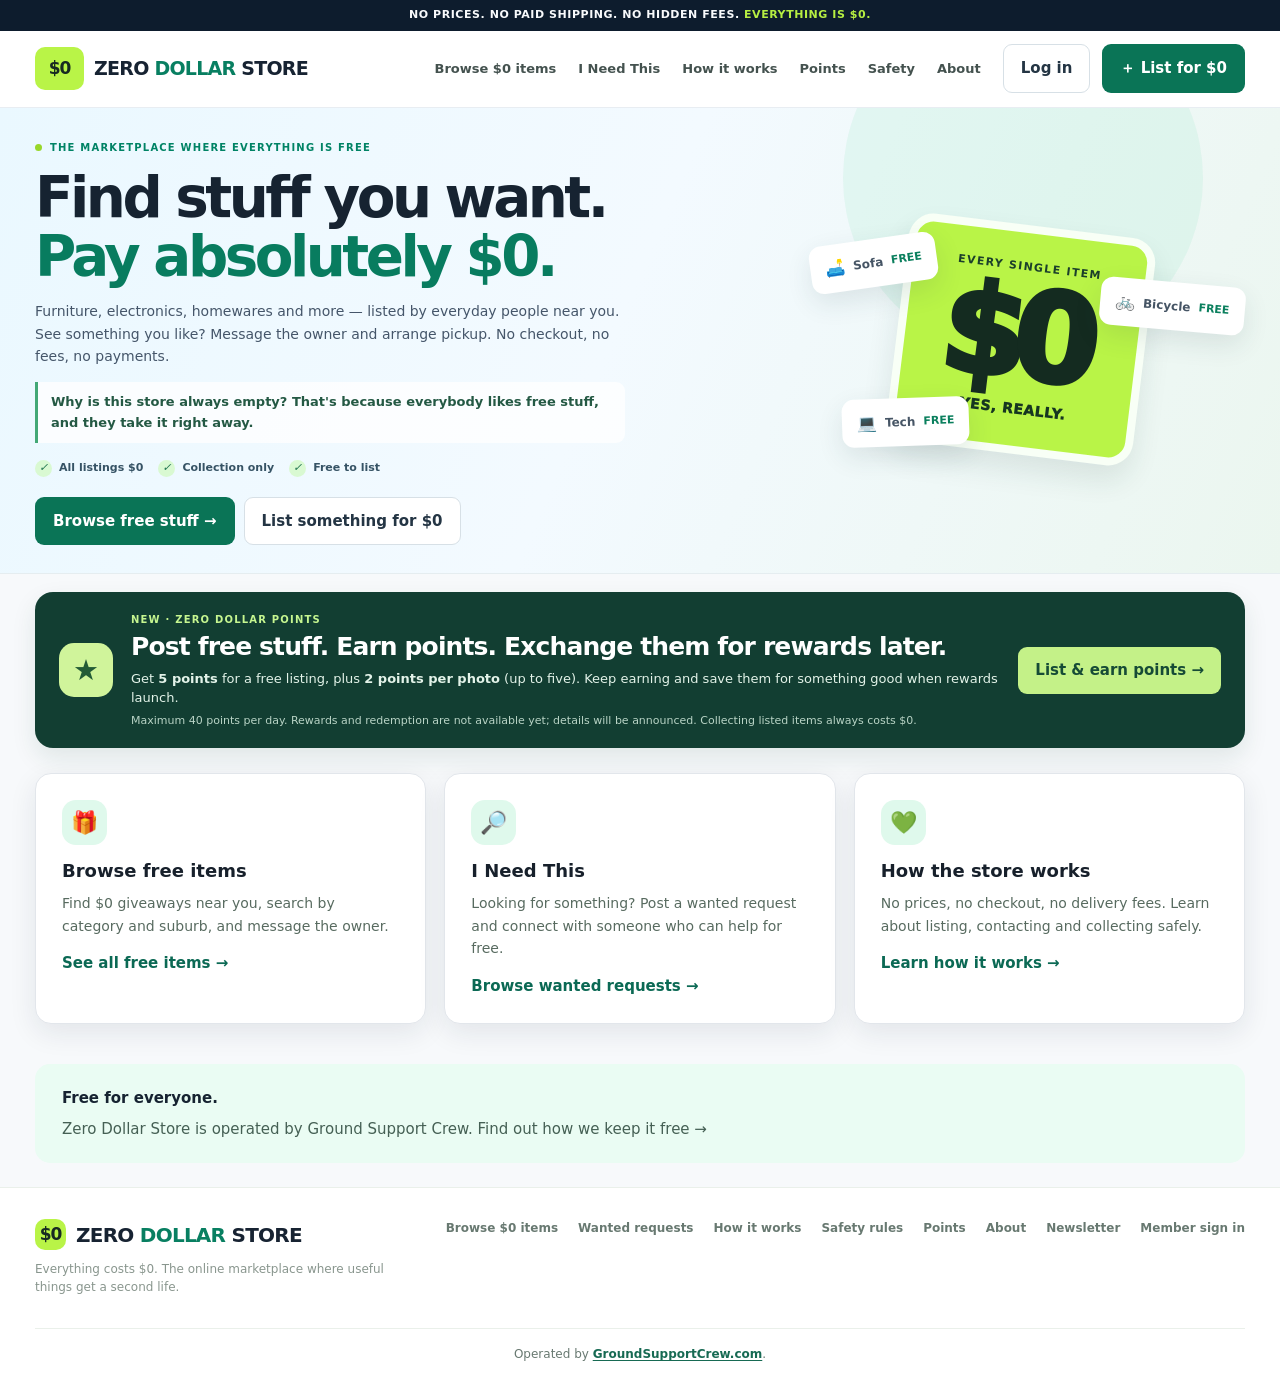
==== commit 0226d57e: "Refresh listing link styles and scripts in index.html" ====
--- a/index.html
+++ b/index.html
@@ -6,7 +6,7 @@
   <meta name="theme-color" content="#123f36">
   <meta name="description" content="Zero Dollar Store — find and give away items for $0 in Australia.">
   <title>Home | Zero Dollar Store</title>
-  <link rel="stylesheet" href="assets/styles.css">
+  <link rel="stylesheet" href="assets/styles.css?v=20261021-linkfix">
 </head>
 <body data-page="home">
   <div class="announcement">NO PRICES. NO PAID SHIPPING. NO HIDDEN FEES. <span>EVERYTHING IS $0.</span></div>
@@ -44,6 +44,6 @@
 
   <footer class="footer"><div class="container footer-row"><div><a class="brand" href="index.html"><span class="brand-emblem" aria-hidden="true">$0</span><span class="brand-name">ZERO <strong>DOLLAR</strong> STORE</span></a><p>Everything costs $0. The online marketplace where useful things get a second life.</p></div><div class="footer-nav"><a href="browse.html">Browse $0 items</a><a href="wanted.html">Wanted requests</a><a href="how-it-works.html">How it works</a><a href="safety.html">Safety rules</a><a href="points.html">Points</a><a href="about.html">About</a><a href="newsletter.html">Newsletter</a><a href="#" id="footerSignIn">Member sign in</a></div></div><div class="container footer-operator">Operated by <a href="https://GroundSupportCrew.com" target="_blank" rel="noopener noreferrer">GroundSupportCrew.com</a>.</div></footer>
   <div class="overlay" id="modalOverlay" role="dialog" aria-modal="true" aria-label="Dialog"><div class="modal" id="modalBody"></div></div><div class="toast" id="toast" role="status" aria-live="polite"></div>
-<script type="module" src="assets/app.js"></script>
+<script type="module" src="assets/app.js?v=20261021-linkfix"></script>
 </body>
 </html>
--- a/assets/styles.css
+++ b/assets/styles.css
@@ -169,7 +169,7 @@
 .page-intro p:not(.kicker){max-width:740px;color:#50615a;font-size:16px;line-height:1.7;margin:0 0 17px}
 .page-actions{display:flex;gap:12px;flex-wrap:wrap;margin-top:18px}
 .page-content{padding:12px 0 62px}
-.page-card-grid{display:grid;grid-template-columns:repeat(3,minmax(0,1fr));gap:18px;margin:25px 0 40px}
+.page-card-grid{display:grid;grid-template-columns:repeat(3,minmax(0,1fr));gap:18px;margin:25px auto 40px}
 .page-card{border:1px solid var(--line);background:white;padding:26px;border-radius:16px;box-shadow:var(--shadow);display:block}
 .page-card:hover{border-color:#9ac8ae}
 .page-card .step-icon{margin-bottom:12px}
@@ -188,3 +188,27 @@
 .footer-nav a:hover{text-decoration:underline}
 @media(max-width:860px){.page-card-grid{grid-template-columns:1fr 1fr}}
 @media(max-width:620px){.page-intro{padding:35px 0 16px}.page-card-grid,.page-safety-list{grid-template-columns:1fr}.page-card{padding:20px}}
+
+.newsletter .newsletter-kicker{color:#c9ed83;margin-bottom:12px}
+
+/* Account newsletter controls: prevent checkbox text and action button overlapping. */
+.modal .newsletter-choice{display:flex;flex-direction:column;align-items:stretch;gap:12px}
+.modal .newsletter-choice label{display:flex;align-items:flex-start;gap:10px;white-space:normal;line-height:1.5;margin:0;min-width:0}
+.modal .newsletter-choice label input[type="checkbox"]{flex:0 0 auto;margin:2px 0 0}
+.modal .newsletter-choice [data-action="saveNewsletter"]{position:static;display:inline-flex;align-self:flex-start;margin:0;max-width:100%;white-space:normal;text-align:center}
+
+/* URLs written in listings must look and behave like links, despite the global a reset. */
+.modal .listing-description a.listing-external-link,
+.modal .listing-description a.listing-external-link:visited {
+  color:#155bc4;
+  text-decoration:underline;
+  text-underline-offset:3px;
+  overflow-wrap:anywhere;
+  word-break:break-word;
+  cursor:pointer;
+}
+.modal .listing-description a.listing-external-link:hover,
+.modal .listing-description a.listing-external-link:focus-visible {
+  color:#003f94;
+  text-decoration-thickness:2px;
+}
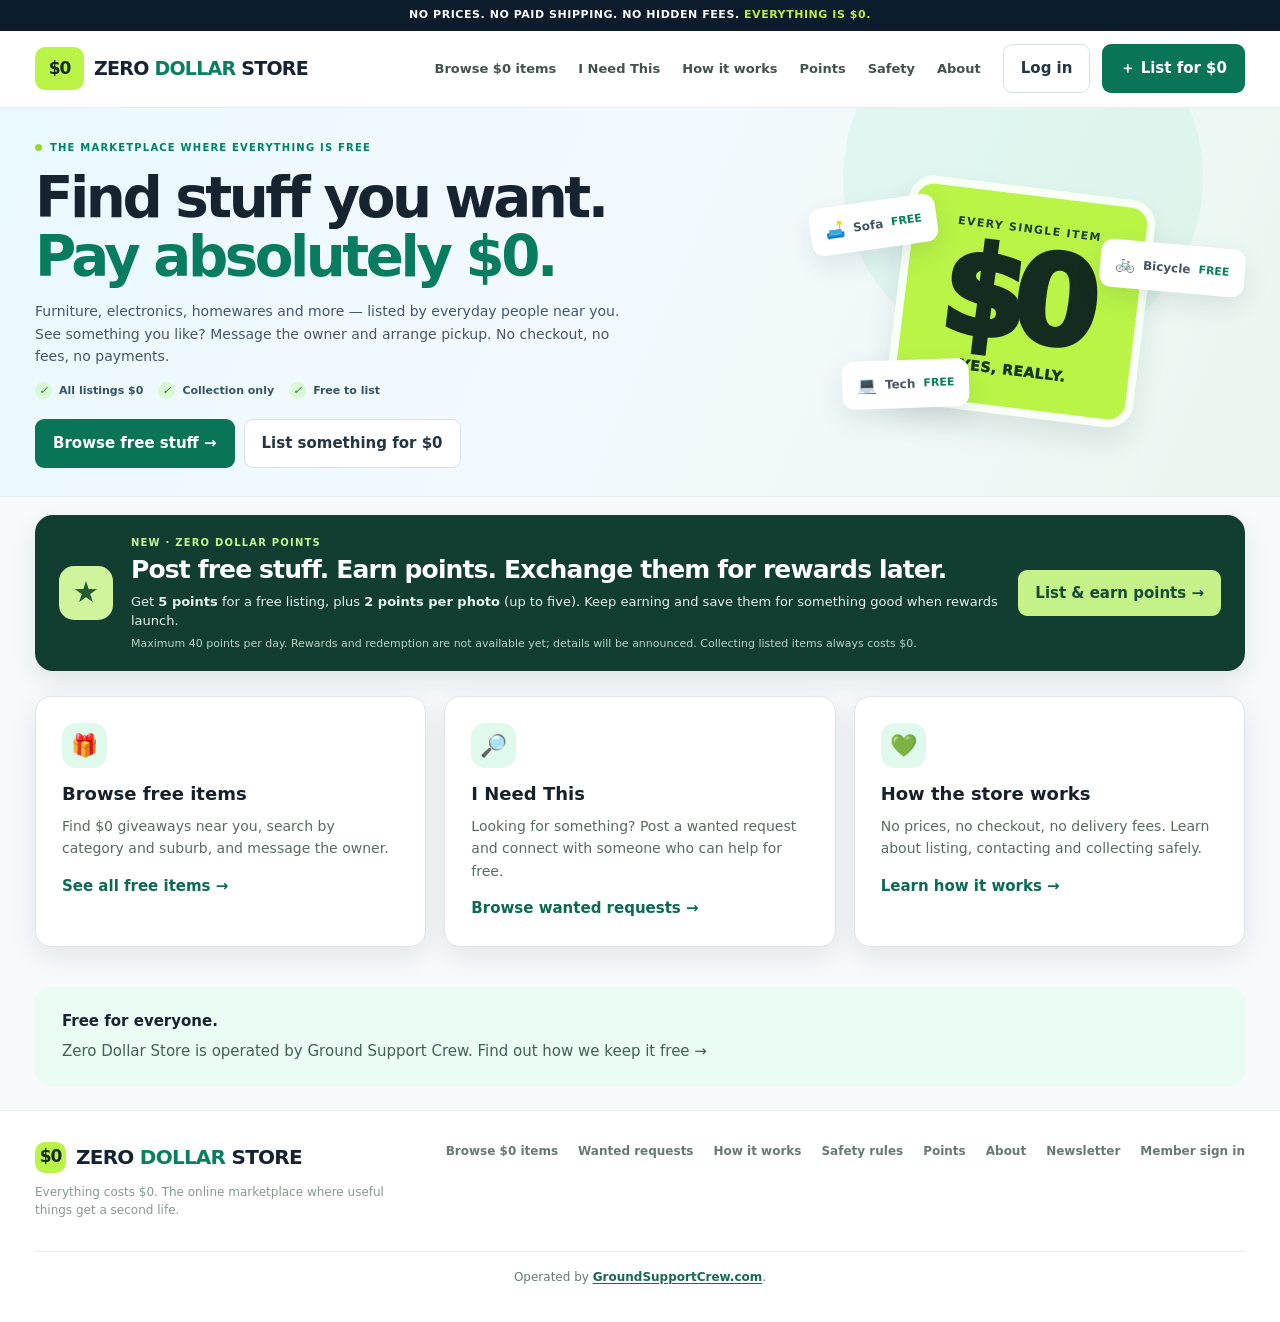
==== commit 0fbad807: "Remove empty-store joke box from homepage" ====
--- a/index.html
+++ b/index.html
@@ -1,6 +1,8 @@
 <!doctype html>
 <html lang="en-AU">
 <head>
+<script async src="https://pagead2.googlesyndication.com/pagead/js/adsbygoogle.js?client=ca-pub-9787434995644987"
+     crossorigin="anonymous"></script>
   <meta charset="utf-8">
   <meta name="viewport" content="width=device-width, initial-scale=1">
   <meta name="theme-color" content="#123f36">
@@ -19,7 +21,7 @@
   </header>
 <main id="top">
     <div class="hero-wrap"><div class="container hero">
-  <div class="hero-copy"><div class="eyebrow">THE MARKETPLACE WHERE EVERYTHING IS FREE</div><h1>Find stuff you want.<br><em>Pay absolutely $0.</em></h1><p class="hero-description">Furniture, electronics, homewares and more — listed by everyday people near you. See something you like? Message the owner and arrange pickup. No checkout, no fees, no payments.</p><p class="empty-store-quip">Why is this store always empty? That's because everybody likes free stuff, and they take it right away.</p><div class="hero-features"><span><i class="check">✓</i> All listings $0</span><span><i class="check">✓</i> Collection only</span><span><i class="check">✓</i> Free to list</span></div><div class="hero-links"><a class="btn" href="browse.html">Browse free stuff →</a><button class="btn btn-ghost" id="heroPost" type="button">List something for $0</button></div></div>
+  <div class="hero-copy"><div class="eyebrow">THE MARKETPLACE WHERE EVERYTHING IS FREE</div><h1>Find stuff you want.<br><em>Pay absolutely $0.</em></h1><p class="hero-description">Furniture, electronics, homewares and more — listed by everyday people near you. See something you like? Message the owner and arrange pickup. No checkout, no fees, no payments.</p><div class="hero-features"><span><i class="check">✓</i> All listings $0</span><span><i class="check">✓</i> Collection only</span><span><i class="check">✓</i> Free to list</span></div><div class="hero-links"><a class="btn" href="browse.html">Browse free stuff →</a><button class="btn btn-ghost" id="heroPost" type="button">List something for $0</button></div></div>
   <div class="hero-graphic"><div class="zero-sign"><div class="zero-top">EVERY SINGLE ITEM</div><div class="zero-price">$0</div><div class="zero-bottom">YES, REALLY.</div></div><div class="hero-small one">🛋️ <span>Sofa</span> <b>FREE</b></div><div class="hero-small two">🚲 <span>Bicycle</span> <b>FREE</b></div><div class="hero-small three">💻 <span>Tech</span> <b>FREE</b></div></div>
 </div></div>
 <div class="container">
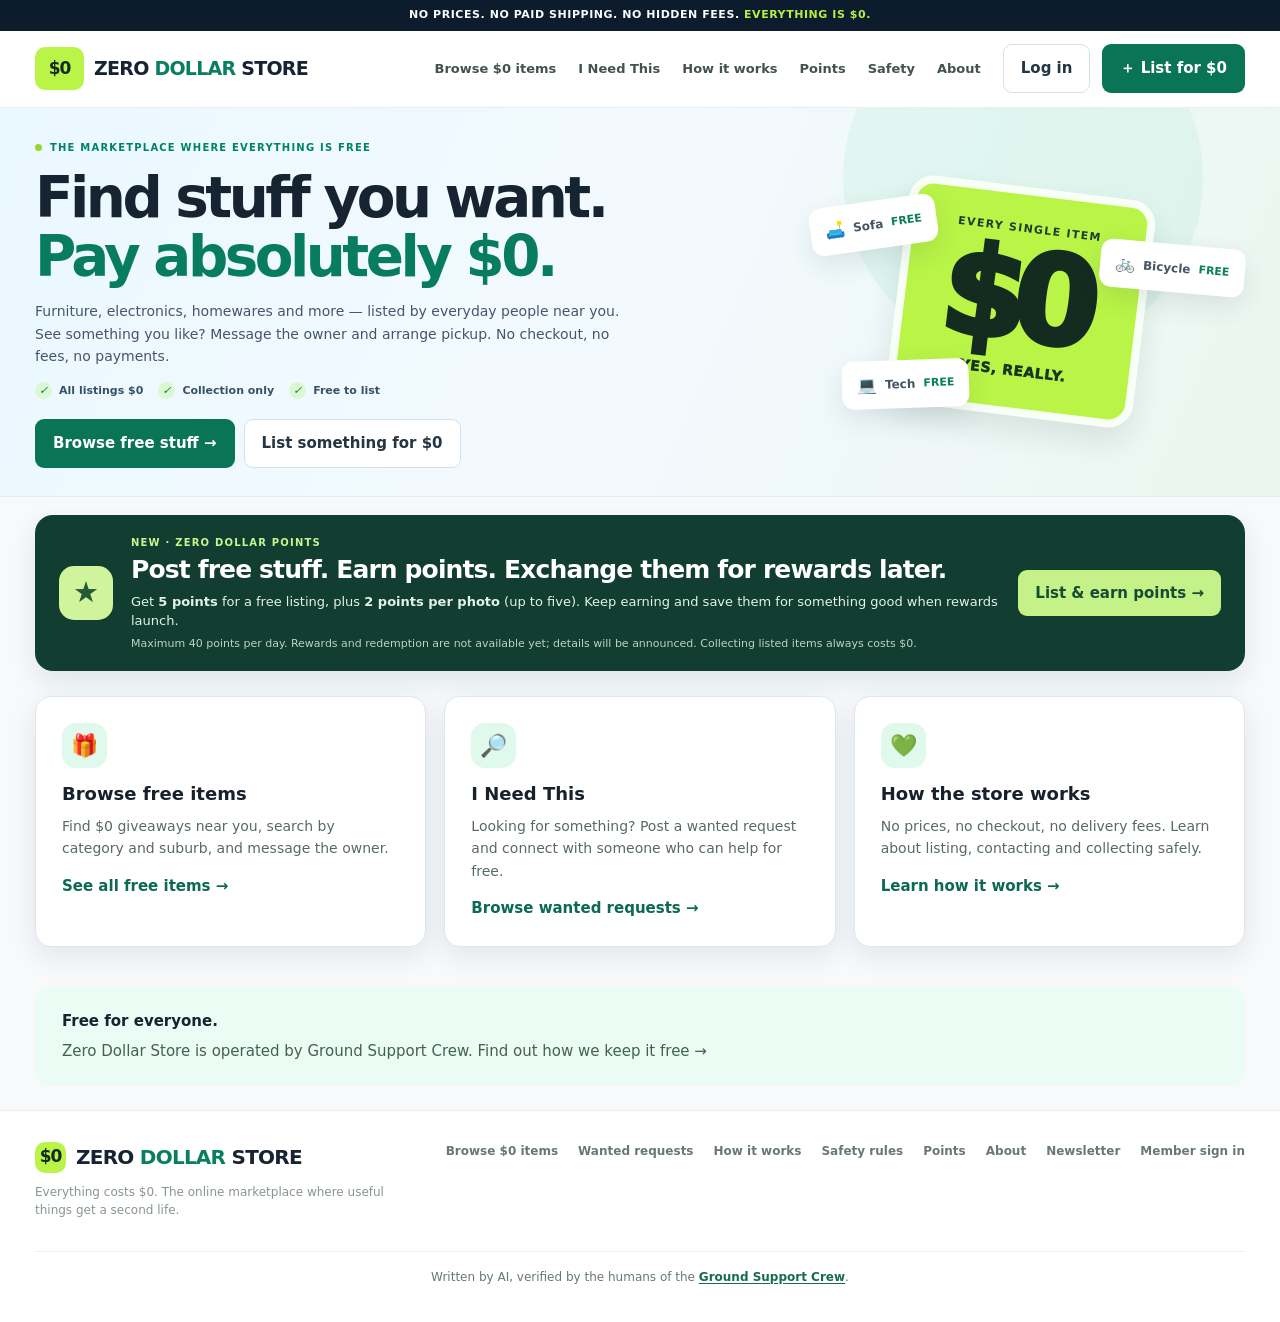
==== commit 7117c4a4: "Replace operator footer with centred linked AI verification credit" ====
--- a/index.html
+++ b/index.html
@@ -1,6 +1,15 @@
 <!doctype html>
 <html lang="en-AU">
 <head>
+<!-- Google tag (gtag.js) -->
+<script async src="https://www.googletagmanager.com/gtag/js?id=G-P8K5Z5W0C9"></script>
+<script>
+  window.dataLayer = window.dataLayer || [];
+  function gtag(){dataLayer.push(arguments);}
+  gtag('js', new Date());
+  gtag('config', 'G-P8K5Z5W0C9');
+</script>
+
 <script async src="https://pagead2.googlesyndication.com/pagead/js/adsbygoogle.js?client=ca-pub-9787434995644987"
      crossorigin="anonymous"></script>
   <meta charset="utf-8">
@@ -44,7 +53,7 @@
 <div class="container page-note"><strong>Free for everyone.</strong><p>Zero Dollar Store is operated by <a href="https://GroundSupportCrew.com">Ground Support Crew</a>. <a href="about.html">Find out how we keep it free →</a></p></div>
 </main>
 
-  <footer class="footer"><div class="container footer-row"><div><a class="brand" href="index.html"><span class="brand-emblem" aria-hidden="true">$0</span><span class="brand-name">ZERO <strong>DOLLAR</strong> STORE</span></a><p>Everything costs $0. The online marketplace where useful things get a second life.</p></div><div class="footer-nav"><a href="browse.html">Browse $0 items</a><a href="wanted.html">Wanted requests</a><a href="how-it-works.html">How it works</a><a href="safety.html">Safety rules</a><a href="points.html">Points</a><a href="about.html">About</a><a href="newsletter.html">Newsletter</a><a href="#" id="footerSignIn">Member sign in</a></div></div><div class="container footer-operator">Operated by <a href="https://GroundSupportCrew.com" target="_blank" rel="noopener noreferrer">GroundSupportCrew.com</a>.</div></footer>
+  <footer class="footer"><div class="container footer-row"><div><a class="brand" href="index.html"><span class="brand-emblem" aria-hidden="true">$0</span><span class="brand-name">ZERO <strong>DOLLAR</strong> STORE</span></a><p>Everything costs $0. The online marketplace where useful things get a second life.</p></div><div class="footer-nav"><a href="browse.html">Browse $0 items</a><a href="wanted.html">Wanted requests</a><a href="how-it-works.html">How it works</a><a href="safety.html">Safety rules</a><a href="points.html">Points</a><a href="about.html">About</a><a href="newsletter.html">Newsletter</a><a href="#" id="footerSignIn">Member sign in</a></div></div><div class="container footer-operator" style="text-align:center">Written by AI, verified by the humans of the <a href="https://groundsupportcrew.com" target="_blank" rel="noopener noreferrer">Ground Support Crew</a>.</div></footer>
   <div class="overlay" id="modalOverlay" role="dialog" aria-modal="true" aria-label="Dialog"><div class="modal" id="modalBody"></div></div><div class="toast" id="toast" role="status" aria-live="polite"></div>
 <script type="module" src="assets/app.js?v=20261021-linkfix"></script>
 </body>
--- a/assets/styles.css
+++ b/assets/styles.css
@@ -127,8 +127,6 @@
 .email-preview{background:#f3f7f5;border-radius:8px;padding:12px;white-space:pre-wrap;font-size:12px;line-height:1.55;max-height:250px;overflow:auto}
 @media(max-width:630px){#adminBell{padding:9px 8px;font-size:11px}}
 
-    .empty-store-quip{font-size:13px;line-height:1.55;font-weight:650;color:#245944;background:rgba(255,255,255,.78);border-left:3px solid #43a876;border-radius:0 9px 9px 0;padding:10px 13px;max-width:590px;margin:0 0 17px}
-    @media(max-width:630px){.empty-store-quip{font-size:12px;padding:9px 11px;margin-bottom:15px}}
 
   #loginTop.admin-user{background:#e7f6e9;color:#205638;border-color:#bddac5}
   .admin-workspace{background:#f0faf3;border:1px solid #d1ead8;padding:18px 22px;border-radius:15px;margin:28px auto}
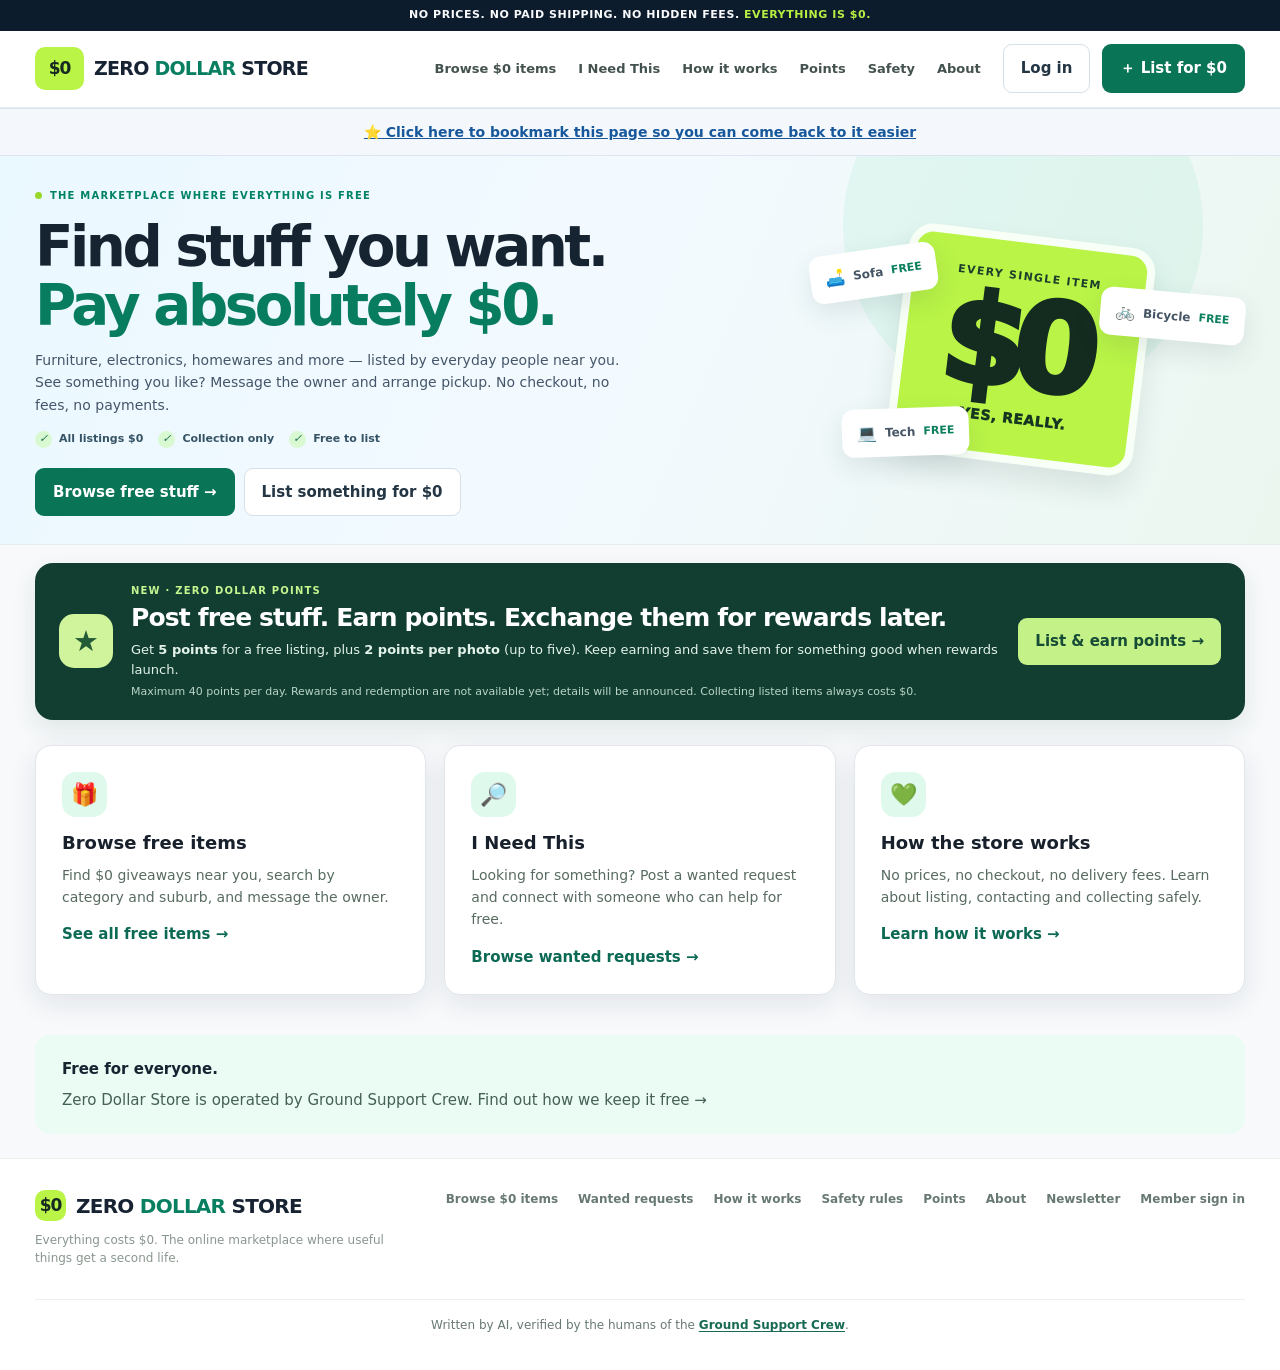
==== commit cea9ce0b: "Add bookmark prompt at start of content" ====
--- a/index.html
+++ b/index.html
@@ -28,7 +28,7 @@
       <div class="header-actions"><button class="btn btn-ghost" id="loginTop">Log in</button><button class="btn btn-ghost" id="adminBell" type="button" hidden title="Administrator reviews">🛡️ Admin <span id="adminPendingCount">0</span></button><button class="btn" id="postTop">＋ List for $0</button><button class="mobile-menu" aria-label="Open navigation" id="mobileMenu">☰</button></div>
     </div>
   </header>
-<main id="top">
+<div class="gsc-bookmark" style="text-align:center;padding:12px 16px;background:#f4f8fc;border-block:1px solid #dce5ef"><button type="button" class="gsc-bookmark-button" style="background:none;border:0;color:#17579c;text-decoration:underline;font:600 14px system-ui;cursor:pointer">⭐ Click here to bookmark this page so you can come back to it easier</button><p class="gsc-bookmark-help" role="status" aria-live="polite" style="display:none;font:14px/1.5 system-ui;margin:8px auto 0;max-width:600px"></p></div><main id="top">
     <div class="hero-wrap"><div class="container hero">
   <div class="hero-copy"><div class="eyebrow">THE MARKETPLACE WHERE EVERYTHING IS FREE</div><h1>Find stuff you want.<br><em>Pay absolutely $0.</em></h1><p class="hero-description">Furniture, electronics, homewares and more — listed by everyday people near you. See something you like? Message the owner and arrange pickup. No checkout, no fees, no payments.</p><div class="hero-features"><span><i class="check">✓</i> All listings $0</span><span><i class="check">✓</i> Collection only</span><span><i class="check">✓</i> Free to list</span></div><div class="hero-links"><a class="btn" href="browse.html">Browse free stuff →</a><button class="btn btn-ghost" id="heroPost" type="button">List something for $0</button></div></div>
   <div class="hero-graphic"><div class="zero-sign"><div class="zero-top">EVERY SINGLE ITEM</div><div class="zero-price">$0</div><div class="zero-bottom">YES, REALLY.</div></div><div class="hero-small one">🛋️ <span>Sofa</span> <b>FREE</b></div><div class="hero-small two">🚲 <span>Bicycle</span> <b>FREE</b></div><div class="hero-small three">💻 <span>Tech</span> <b>FREE</b></div></div>
@@ -56,5 +56,5 @@
   <footer class="footer"><div class="container footer-row"><div><a class="brand" href="index.html"><span class="brand-emblem" aria-hidden="true">$0</span><span class="brand-name">ZERO <strong>DOLLAR</strong> STORE</span></a><p>Everything costs $0. The online marketplace where useful things get a second life.</p></div><div class="footer-nav"><a href="browse.html">Browse $0 items</a><a href="wanted.html">Wanted requests</a><a href="how-it-works.html">How it works</a><a href="safety.html">Safety rules</a><a href="points.html">Points</a><a href="about.html">About</a><a href="newsletter.html">Newsletter</a><a href="#" id="footerSignIn">Member sign in</a></div></div><div class="container footer-operator" style="text-align:center">Written by AI, verified by the humans of the <a href="https://groundsupportcrew.com" target="_blank" rel="noopener noreferrer">Ground Support Crew</a>.</div></footer>
   <div class="overlay" id="modalOverlay" role="dialog" aria-modal="true" aria-label="Dialog"><div class="modal" id="modalBody"></div></div><div class="toast" id="toast" role="status" aria-live="polite"></div>
 <script type="module" src="assets/app.js?v=20261021-linkfix"></script>
-</body>
+<script>(function(){let b=document.querySelector(".gsc-bookmark-button"),h=document.querySelector(".gsc-bookmark-help");if(!b||!h)return;b.onclick=function(){let a=navigator.userAgent||"";h.textContent=/iPhone|iPad|iPod/i.test(a)?"Tap Share, then Add Bookmark.":/Android/i.test(a)?"Open the browser menu and choose Add to bookmarks.":/Macintosh|Mac OS X/i.test(a)?"Press Command (⌘) + D to bookmark this page.":"Press Ctrl + D to bookmark this page.";h.style.display="block"}})();</script></body>
 </html>
